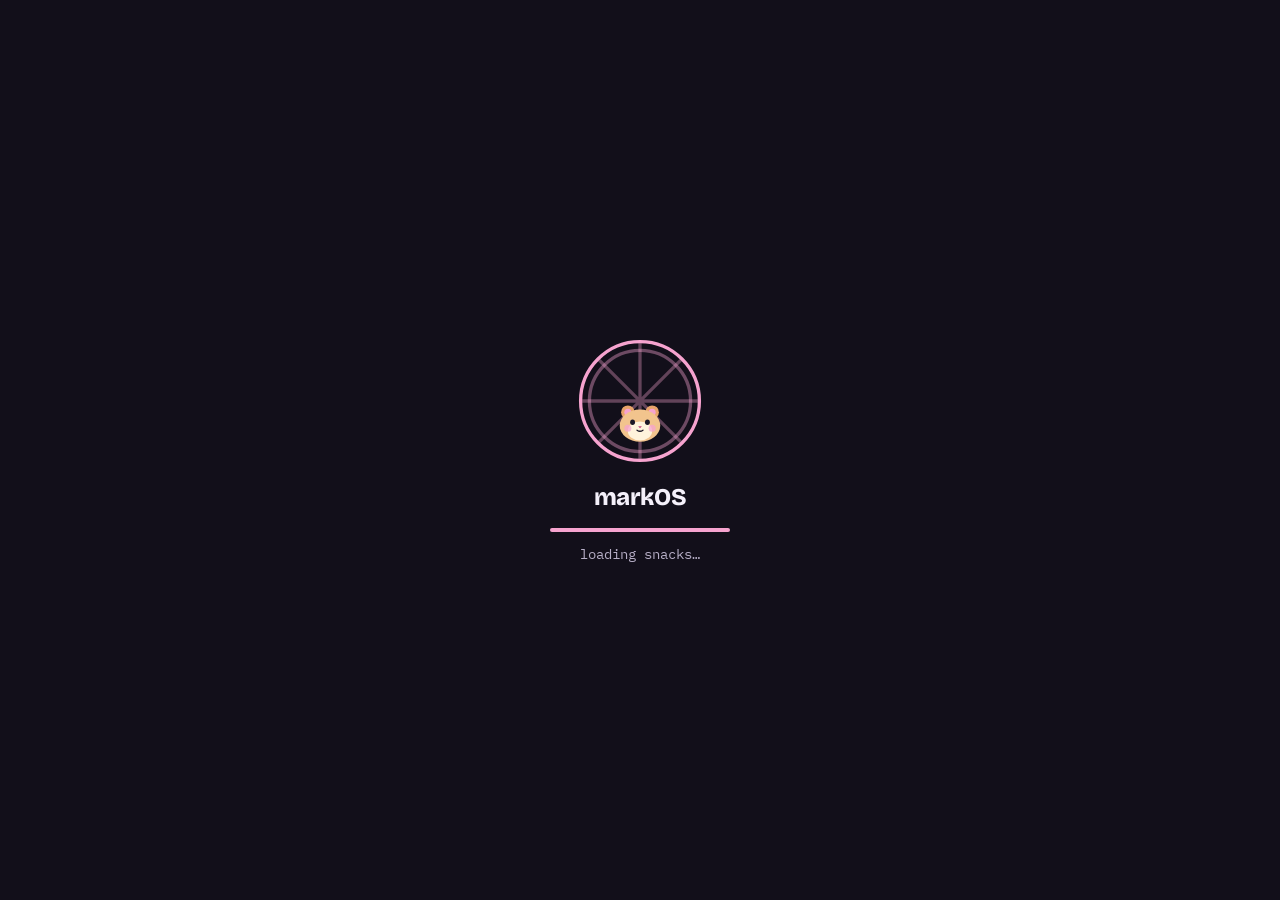
==== index.html @ 3db5bec2 "#33 Feat: add Eventify and Magtira Ka Naman to projects" ====
<!DOCTYPE html>
<html lang="en">
<head>
  <meta charset="UTF-8">
  <meta name="viewport" content="width=device-width, initial-scale=1.0">
  <title>Mark Panolin — markOS</title>
  <meta name="description" content="Mark Panolin, BS Information Technology student building playful web and app projects. Welcome to markOS.">
  <meta name="theme-color" content="#e8e4f6">

  <!-- Set the theme before first paint (mirrors resolveTheme in js/prefs.mjs). -->
  <script>
    (function (d) {
      var t;
      try { t = localStorage.getItem("markos-theme"); } catch (e) {}
      d.classList.add("js");
      d.dataset.theme = t === "dark" || t === "light" ? t : matchMedia("(prefers-color-scheme: dark)").matches ? "dark" : "light";
      try {
        if (sessionStorage.getItem("markos-booted") !== "1" && !matchMedia("(prefers-reduced-motion: reduce)").matches) d.classList.add("booting");
      } catch (e) {}
      // If js/markos.mjs fails to run, fall back to the plain readable page.
      document.addEventListener("DOMContentLoaded", function () {
        if (!d.classList.contains("wm")) d.classList.remove("js");
      });
    })(document.documentElement);
  </script>

  <link rel="preconnect" href="https://fonts.googleapis.com">
  <link rel="preconnect" href="https://fonts.gstatic.com" crossorigin>
  <link href="https://fonts.googleapis.com/css2?family=Bricolage+Grotesque:opsz,wght@12..96,400;12..96,600;12..96,800&family=IBM+Plex+Mono:wght@400;500&display=swap" rel="stylesheet">
  <link rel="stylesheet" href="css/markos.css">
</head>
<body>
  <svg class="sprite" aria-hidden="true">
    <symbol id="i-moon" viewBox="0 0 24 24"><path d="M20 14.5A8 8 0 1 1 9.5 4a6.5 6.5 0 0 0 10.5 10.5z"/></symbol>
    <symbol id="i-sun" viewBox="0 0 24 24"><circle cx="12" cy="12" r="4"/><path d="M12 2v2M12 20v2M4.9 4.9l1.4 1.4M17.7 17.7l1.4 1.4M2 12h2M20 12h2M4.9 19.1l1.4-1.4M17.7 6.3l1.4-1.4"/></symbol>
    <symbol id="i-sound-off" viewBox="0 0 24 24"><path d="M4 9h4l5-4v14l-5-4H4z"/><path d="M17 9.5l4 5M21 9.5l-4 5"/></symbol>
    <symbol id="i-sound-on" viewBox="0 0 24 24"><path d="M4 9h4l5-4v14l-5-4H4z"/><path d="M16.5 8.5a5 5 0 0 1 0 7M19 6a8.5 8.5 0 0 1 0 12"/></symbol>
    <symbol id="i-back" viewBox="0 0 24 24"><path d="M15 5l-7 7 7 7"/></symbol>
    <symbol id="i-star" viewBox="0 0 24 24"><path d="M12 3.5l2.6 5.3 5.9.9-4.3 4.1 1 5.8L12 16.9l-5.2 2.7 1-5.8-4.3-4.1 5.9-.9z"/></symbol>
    <symbol id="i-folder" viewBox="0 0 24 24"><path d="M3 7a2 2 0 0 1 2-2h4l2 2h8a2 2 0 0 1 2 2v8a2 2 0 0 1-2 2H5a2 2 0 0 1-2-2z"/></symbol>
    <symbol id="i-mail" viewBox="0 0 24 24"><rect x="3" y="5" width="18" height="14" rx="2"/><path d="M3 7l9 6 9-6"/></symbol>
    <symbol id="i-arrow" viewBox="0 0 24 24"><path d="M7 17L17 7M9 7h8v8"/></symbol>
    <symbol id="i-spotify" viewBox="0 0 24 24"><path class="fill" d="M12 0C5.4 0 0 5.4 0 12s5.4 12 12 12 12-5.4 12-12S18.66 0 12 0zm5.52 17.34c-.24.36-.66.48-1.02.24-2.82-1.74-6.36-2.1-10.56-1.14-.42.12-.78-.18-.9-.54-.12-.42.18-.78.54-.9 4.56-1.02 8.52-.6 11.64 1.32.42.18.48.66.3 1.02zm1.44-3.3c-.3.42-.84.6-1.26.3-3.24-1.98-8.16-2.58-11.94-1.38-.48.12-1.02-.12-1.14-.6-.12-.48.12-1.02.6-1.14C9.6 9.9 15 10.56 18.72 12.84c.36.18.54.78.24 1.2zm.12-3.36C15.24 8.4 8.82 8.16 5.16 9.3c-.6.18-1.2-.18-1.38-.72-.18-.6.18-1.2.72-1.38 4.26-1.26 11.28-1.02 15.72 1.62.54.3.72 1.02.42 1.56-.3.42-1.02.6-1.56.3z"/></symbol>
    <symbol id="i-home" viewBox="0 0 24 24"><path d="M4 11l8-7 8 7v8a1 1 0 0 1-1 1h-4v-5h-6v5H5a1 1 0 0 1-1-1z"/></symbol>
    <symbol id="i-doc" viewBox="0 0 24 24"><path d="M7 3h7l5 5v12a1 1 0 0 1-1 1H7a1 1 0 0 1-1-1V4a1 1 0 0 1 1-1z"/><path d="M14 3v5h5M9 13h6M9 17h4"/></symbol>
    <symbol id="i-idcard" viewBox="0 0 24 24"><rect x="3" y="5" width="18" height="14" rx="2.5"/><circle cx="9" cy="11" r="2.2"/><path d="M5.8 16.2a3.4 3.4 0 0 1 6.4 0M14.5 10h4M14.5 13.5h3"/></symbol>
    <symbol id="i-toolbox" viewBox="0 0 24 24"><path d="M3 10h18v8a2 2 0 0 1-2 2H5a2 2 0 0 1-2-2z"/><path d="M8 10V7.5A1.5 1.5 0 0 1 9.5 6h5A1.5 1.5 0 0 1 16 7.5V10M3 14h18M10 14v2h4v-2"/></symbol>
    <symbol id="i-cap" viewBox="0 0 24 24"><path d="M2 9l10-5 10 5-10 5z"/><path d="M6 11v5c0 1.5 2.7 3 6 3s6-1.5 6-3v-5M22 9v6"/></symbol>
    <symbol id="i-pin" viewBox="0 0 24 24"><path d="M12 21s-6.5-6-6.5-11a6.5 6.5 0 0 1 13 0c0 5-6.5 11-6.5 11z"/><circle cx="12" cy="10" r="2.4"/></symbol>
    <symbol id="i-code" viewBox="0 0 24 24"><path d="M8 8l-4 4 4 4M16 8l4 4-4 4M13.5 5l-3 14"/></symbol>
    <symbol id="i-box" viewBox="0 0 24 24"><rect x="4" y="4" width="16" height="16" rx="3.5"/></symbol>
    <symbol id="i-checked" viewBox="0 0 24 24"><rect x="4" y="4" width="16" height="16" rx="3.5"/><path d="M8 12.5l3 3 5.5-6.5"/></symbol>
  </svg>

  <div class="boot" aria-hidden="true">
    <svg class="boot__wheel" viewBox="0 0 120 120">
      <g class="boot__spokes" fill="none" stroke="currentColor" stroke-width="3">
        <circle cx="60" cy="60" r="54"/><circle cx="60" cy="60" r="46" stroke-opacity=".4"/>
        <path d="M60 6v108M6 60h108M22 22l76 76M98 22l-76 76" stroke-opacity=".35"/>
      </g>
    </svg>
    <div class="boot__runner"><svg class="hamster" viewBox="0 0 40 32" aria-hidden="true">
            <g class="hamster__ear hamster__ear--l"><circle cx="11" cy="9" r="5" fill="#e8a46a"/><circle cx="11" cy="9" r="2.6" fill="#f6a3cf"/></g>
            <g class="hamster__ear hamster__ear--r"><circle cx="29" cy="9" r="5" fill="#e8a46a"/><circle cx="29" cy="9" r="2.6" fill="#f6a3cf"/></g>
            <g class="hamster__body">
              <ellipse cx="20" cy="19" rx="15" ry="12" fill="#f2c48d"/>
              <ellipse cx="20" cy="23" rx="9" ry="7" fill="#fff3dc"/>
              <g class="hamster__eyes" fill="#1b1726"><ellipse cx="14.5" cy="16.5" rx="1.8" ry="2"/><ellipse cx="25.5" cy="16.5" rx="1.8" ry="2"/></g>
              <circle cx="11" cy="21" r="2.6" fill="#f6a3cf" opacity=".75"/><circle cx="29" cy="21" r="2.6" fill="#f6a3cf" opacity=".75"/>
              <path d="M18.6 19.4h2.8L20 21z" fill="#c2477f"/>
              <path class="hamster__mouth" d="M17.8 22.4q2.2 1.6 4.4 0" fill="none" stroke="#1b1726" stroke-width="1" stroke-linecap="round"/>
            </g>
          </svg></div>
    <p class="boot__name">markOS</p>
    <span class="boot__bar"><span></span></span>
    <p class="boot__line">booting&hellip;</p>
  </div>

  <header class="menubar">
    <details class="menubar__menu">
      <summary aria-label="markOS menu">
          <svg class="hamster" viewBox="0 0 40 32" aria-hidden="true">
            <g class="hamster__ear hamster__ear--l"><circle cx="11" cy="9" r="5" fill="#e8a46a"/><circle cx="11" cy="9" r="2.6" fill="#f6a3cf"/></g>
            <g class="hamster__ear hamster__ear--r"><circle cx="29" cy="9" r="5" fill="#e8a46a"/><circle cx="29" cy="9" r="2.6" fill="#f6a3cf"/></g>
            <g class="hamster__body">
              <ellipse cx="20" cy="19" rx="15" ry="12" fill="#f2c48d"/>
              <ellipse cx="20" cy="23" rx="9" ry="7" fill="#fff3dc"/>
              <g class="hamster__eyes" fill="#1b1726"><ellipse cx="14.5" cy="16.5" rx="1.8" ry="2"/><ellipse cx="25.5" cy="16.5" rx="1.8" ry="2"/></g>
              <circle cx="11" cy="21" r="2.6" fill="#f6a3cf" opacity=".75"/><circle cx="29" cy="21" r="2.6" fill="#f6a3cf" opacity=".75"/>
              <path d="M18.6 19.4h2.8L20 21z" fill="#c2477f"/>
              <path class="hamster__mouth" d="M17.8 22.4q2.2 1.6 4.4 0" fill="none" stroke="#1b1726" stroke-width="1" stroke-linecap="round"/>
            </g>
          </svg>
          <span class="hamster__bubble" aria-hidden="true"></span>
          <span class="sr-only" aria-live="polite" data-hamster-live></span>
        </summary>
      <ul>
        <li><a href="https://github.com/Bibimbap67" target="_blank" rel="noopener">GitHub</a></li>
        <li><a href="https://www.instagram.com/bibimbapkr/" target="_blank" rel="noopener">Instagram</a></li>
        <li><a href="mailto:jhaypanolin2@gmail.com">Email</a></li>
      </ul>
    </details>
    <div class="menubar__status">
      <time class="menubar__clock" data-clock aria-label="Time in Manila">Parañaque</time>
      <button class="menubar__toggle" type="button" data-theme-toggle aria-pressed="false">
        <svg class="icon" aria-hidden="true"><use href="#i-moon"/></svg><span>Dark</span>
      </button>
      <button class="menubar__toggle" type="button" data-sound-toggle aria-pressed="false">
        <svg class="icon" aria-hidden="true"><use href="#i-sound-off"/></svg><span>Sound</span>
      </button>
    </div>
  </header>

  <main class="desktop">

    <section class="win win--hello is-open" id="hello" aria-labelledby="hello-title">
      <div class="win__bar">
        <div class="win__lights">
          <button type="button" class="light light--close" data-close="hello" aria-label="Close hello.txt"></button>
          <button type="button" class="light light--min" data-minimize="hello" aria-label="Minimize hello.txt"></button>
          <button type="button" class="light light--max" data-maximize="hello" aria-label="Maximize hello.txt"></button>
        </div>
        <p class="win__title" id="hello-title">hello.txt</p>
      </div>
      <div class="win__body">
        <figure class="hello__photo">
          <img src="https://i.giphy.com/oQht1Hk7HJ8USa5jrK.webp" alt="Mark's animated profile picture" width="160" height="160">
          <figcaption>&ldquo;Didn&rsquo;t you learn that studying is important?&rdquo;</figcaption>
        </figure>
        <div class="hello__text">
          <h1 class="hello__name"><span class="hello__hi">Hi, I'm</span> Mark Panolin</h1>
          <p class="hello__role">Web Developer / IT Student</p>
          <p class="hello__line">I love making simple things complicated, and complicated things simple, lol.</p>
          <ul class="hello__facts">
            <li><svg class="icon" aria-hidden="true"><use href="#i-cap"/></svg>3rd Year BSIT Student</li>
            <li><svg class="icon" aria-hidden="true"><use href="#i-pin"/></svg>Parañaque City, Philippines</li>
            <li><svg class="icon" aria-hidden="true"><use href="#i-code"/></svg>Web &amp; App Development</li>
          </ul>
          <div class="hello__actions">
            <a class="btn btn--primary" href="#projects" data-open="projects">Open Projects <svg class="icon" aria-hidden="true"><use href="#i-star"/></svg></a>
            <a class="btn" href="#contact" data-open="contact">Contact</a>
          </div>
        </div>
      </div>
    </section>

    <section class="win win--music" id="music" aria-labelledby="music-title">
      <div class="win__bar">
        <div class="win__lights">
          <button type="button" class="light light--close" data-close="music" aria-label="Close Music"></button>
          <button type="button" class="light light--min" data-minimize="music" aria-label="Minimize Music"></button>
          <button type="button" class="light light--max" data-maximize="music" aria-label="Maximize Music"></button>
        </div>
        <h2 class="win__title" id="music-title">Music</h2>
        <a class="win__home" href="#" data-close="music" aria-label="Back to home screen"><svg class="icon" aria-hidden="true"><use href="#i-back"/></svg><span>Home</span></a>
      </div>
      <div class="win__body music">
        <input type="search" class="music__search" placeholder="Search songs" aria-label="Search songs" autocomplete="off">
        <ol class="music__list">
          <li><a href="https://open.spotify.com/track/1SaLI6o5GhfcaxPVAJoD3r" target="_blank" rel="noopener" data-track-id="1SaLI6o5GhfcaxPVAJoD3r"><span class="music__title">Hot Mess</span><span class="music__artist">aespa</span><span class="music__time">3:12</span></a></li>
          <li><a href="https://open.spotify.com/track/1o844wI52S3TjXGBwvGcc7" target="_blank" rel="noopener" data-track-id="1o844wI52S3TjXGBwvGcc7"><span class="music__title">Hold On Tight</span><span class="music__artist">aespa</span><span class="music__time">2:29</span></a></li>
          <li><a href="https://open.spotify.com/track/2wRXvIGUTRWod4yp1k3bGN" target="_blank" rel="noopener" data-track-id="2wRXvIGUTRWod4yp1k3bGN"><span class="music__title">Dark Arts</span><span class="music__artist">aespa</span><span class="music__time">3:01</span></a></li>
          <li><a href="https://open.spotify.com/track/1OLAjffdDJibTrUGAwApVk" target="_blank" rel="noopener" data-track-id="1OLAjffdDJibTrUGAwApVk"><span class="music__title">ICONIC HEART</span><span class="music__artist">Hearts2Hearts</span><span class="music__time">3:09</span></a></li>
          <li><a href="https://open.spotify.com/track/5EoV2HmAlkqN1XvsIjOBZZ" target="_blank" rel="noopener" data-track-id="5EoV2HmAlkqN1XvsIjOBZZ"><span class="music__title">STYLE</span><span class="music__artist">Hearts2Hearts</span><span class="music__time">3:29</span></a></li>
          <li><a href="https://open.spotify.com/track/3AoEQRuFf8zVXWqSLo2UOi" target="_blank" rel="noopener" data-track-id="3AoEQRuFf8zVXWqSLo2UOi"><span class="music__title">CRAZY</span><span class="music__artist">LE SSERAFIM</span><span class="music__time">2:44</span></a></li>
          <li><a href="https://open.spotify.com/track/2vdkN2NSQ5mxqNGg7sJUxs" target="_blank" rel="noopener" data-track-id="2vdkN2NSQ5mxqNGg7sJUxs"><span class="music__title">ICY</span><span class="music__artist">ITZY</span><span class="music__time">3:11</span></a></li>
          <li><a href="https://open.spotify.com/track/6VedlO2MtaEjAITax6vQyg" target="_blank" rel="noopener" data-track-id="6VedlO2MtaEjAITax6vQyg"><span class="music__title">Toki Yo Tomare</span><span class="music__artist">ILLIT</span><span class="music__time">3:08</span></a></li>
          <li><a href="https://open.spotify.com/track/74muMkVdMYoR65lhmdzy13" target="_blank" rel="noopener" data-track-id="74muMkVdMYoR65lhmdzy13"><span class="music__title">Day 1</span><span class="music__artist">Red Velvet</span><span class="music__time">3:26</span></a></li>
          <li><a href="https://open.spotify.com/track/0CnpSTdL9l5vQM4YnzXtyo" target="_blank" rel="noopener" data-track-id="0CnpSTdL9l5vQM4YnzXtyo"><span class="music__title">Panorama</span><span class="music__artist">IZ*ONE</span><span class="music__time">3:42</span></a></li>
          <li><a href="https://open.spotify.com/track/0eFMbKCRw8KByXyWBw8WO7" target="_blank" rel="noopener" data-track-id="0eFMbKCRw8KByXyWBw8WO7"><span class="music__title">Still With You</span><span class="music__artist">Jung Kook</span><span class="music__time">3:59</span></a></li>
          <li><a href="https://open.spotify.com/track/37HhnXqIRFSSJXWsysl6B7" target="_blank" rel="noopener" data-track-id="37HhnXqIRFSSJXWsysl6B7"><span class="music__title">Ride</span><span class="music__artist">HYBS</span><span class="music__time">3:01</span></a></li>
          <li><a href="https://open.spotify.com/track/5mtTAScDytxMMqZj14NmlN" target="_blank" rel="noopener" data-track-id="5mtTAScDytxMMqZj14NmlN"><span class="music__title">love.</span><span class="music__artist">wave to earth</span><span class="music__time">5:07</span></a></li>
          <li><a href="https://open.spotify.com/track/41P6Tnd8KIHqON0QIydx6a" target="_blank" rel="noopener" data-track-id="41P6Tnd8KIHqON0QIydx6a"><span class="music__title">the perfect pair</span><span class="music__artist">beabadoobee</span><span class="music__time">2:57</span></a></li>
          <li><a href="https://open.spotify.com/track/4pryE6cN2gFL1FVF5fYINl" target="_blank" rel="noopener" data-track-id="4pryE6cN2gFL1FVF5fYINl"><span class="music__title">Leave The Door Open</span><span class="music__artist">Bruno Mars, Anderson .Paak, Silk Sonic</span><span class="music__time">4:02</span></a></li>
          <li><a href="https://open.spotify.com/track/63HwAAXuSV2tzIUPoHOwZa" target="_blank" rel="noopener" data-track-id="63HwAAXuSV2tzIUPoHOwZa"><span class="music__title">Atmosphere</span><span class="music__artist">FISHER, Kita Alexander</span><span class="music__time">3:02</span></a></li>
          <li><a href="https://open.spotify.com/track/5mnpMkzp3Z2RCCbwIEZCbv" target="_blank" rel="noopener" data-track-id="5mnpMkzp3Z2RCCbwIEZCbv"><span class="music__title">Phonky Town</span><span class="music__artist">PlayaPhonk</span><span class="music__time">2:21</span></a></li>
        </ol>
        <p class="music__empty" hidden></p>
        <div class="music__player" data-player></div>
        <a class="music__open" href="https://open.spotify.com/playlist/3QAwwmlzsDZjdNQOx1ldQH" target="_blank" rel="noopener"><svg class="icon" aria-hidden="true"><use href="#i-spotify"/></svg>Listen on Spotify</a>
      </div>
    </section>

    <aside class="note" aria-label="Sticky note">
      <p>todo:</p>
      <ul>
        <li><svg class="icon" aria-hidden="true"><use href="#i-checked"/></svg> learn React<span class="sr-only"> (done)</span></li>
        <li><svg class="icon" aria-hidden="true"><use href="#i-box"/></svg> connect the db<span class="sr-only"> (not yet)</span></li>
        <li><svg class="icon" aria-hidden="true"><use href="#i-box"/></svg> sleep<span class="sr-only"> (not yet)</span></li>
      </ul>
    </aside>

    <nav class="icons" aria-label="Desktop icons">
      <a href="#music" data-open="music" class="ico ico--music"><svg class="icon" aria-hidden="true"><use href="#i-spotify"/></svg><span>Music</span></a>
      <a href="#projects" data-open="projects" class="ico ico--projects"><svg class="icon" aria-hidden="true"><use href="#i-folder"/></svg><span>Projects</span></a>
      <a href="#about" data-open="about" class="ico ico--about"><svg class="icon" aria-hidden="true"><use href="#i-idcard"/></svg><span>About</span></a>
      <a href="#skills" data-open="skills" class="ico ico--skills"><svg class="icon" aria-hidden="true"><use href="#i-toolbox"/></svg><span>Skills</span></a>
      <a href="#contact" data-open="contact" class="ico ico--contact"><svg class="icon" aria-hidden="true"><use href="#i-mail"/></svg><span>Contact</span></a>
    </nav>

    <nav class="apps" aria-label="Apps">
      <a href="#music" data-open="music" class="app app--music"><span class="app__tile"><svg class="icon" aria-hidden="true"><use href="#i-spotify"/></svg><span class="app__playing" aria-hidden="true"><i></i><i></i><i></i></span></span><span>Music</span></a>
      <a href="#about" data-open="about" class="app app--about"><span class="app__tile"><svg class="icon" aria-hidden="true"><use href="#i-idcard"/></svg></span><span>About</span></a>
      <a href="#skills" data-open="skills" class="app app--skills"><span class="app__tile"><svg class="icon" aria-hidden="true"><use href="#i-toolbox"/></svg></span><span>Skills</span></a>
      <a href="#projects" data-open="projects" class="app app--projects"><span class="app__tile"><svg class="icon" aria-hidden="true"><use href="#i-folder"/></svg></span><span>Projects <svg class="icon app__star" aria-label="featured" role="img"><use href="#i-star"/></svg></span></a>
      <a href="#contact" data-open="contact" class="app app--contact"><span class="app__tile"><svg class="icon" aria-hidden="true"><use href="#i-mail"/></svg></span><span>Contact</span></a>
    </nav>

    <section class="win win--about" id="about" aria-labelledby="about-title">
      <div class="win__bar">
        <div class="win__lights">
          <button type="button" class="light light--close" data-close="about" aria-label="Close About Me"></button>
          <button type="button" class="light light--min" data-minimize="about" aria-label="Minimize About Me"></button>
          <button type="button" class="light light--max" data-maximize="about" aria-label="Maximize About Me"></button>
        </div>
        <h2 class="win__title" id="about-title">About Me</h2>
        <a class="win__home" href="#" data-close="about" aria-label="Back to home screen"><svg class="icon" aria-hidden="true"><use href="#i-back"/></svg><span>Home</span></a>
      </div>
      <div class="win__body about">
        <img class="about__photo" src="https://i.giphy.com/MZ7yrimhG3DThJqHjl.webp" alt="Animated GIF Mark uses as his profile picture" width="220" height="220" loading="lazy">
        <div class="about__text">
          <p>
            I'm an <mark>IT student</mark> who likes turning everyday <mark>ideas into useful apps.</mark>
            I enjoy building things that are not only functional, but also fun and interactive to use.
          </p>
          <p>
            I'm also really into <mark>web design</mark>, so I like playing around with <mark>layouts</mark>,
            <mark>animations</mark>, and little details that make a website feel more alive. Outside of coding, I'm usually
            <mark>listening to K-pop</mark>, and you might notice that influence sneaking into some of my projects.
          </p>
          <dl class="about__rows">
            <div><dt>Education</dt><dd>BS in Information Technology, National University &mdash; MOA Campus</dd></div>
            <div><dt>Programming Interests</dt><dd>Full-stack web development, Automation, Android development</dd></div>
            <div><dt>Interests</dt><dd>UI/UX design, Mobile app development, Graphic design</dd></div>
            <div><dt>Hobbies</dt><dd>Building side projects, gaming, learning web animation, collecting K-pop merch</dd></div>
          </dl>
        </div>
      </div>
    </section>

    <section class="win win--skills" id="skills" aria-labelledby="skills-title">
      <div class="win__bar">
        <div class="win__lights">
          <button type="button" class="light light--close" data-close="skills" aria-label="Close System Info"></button>
          <button type="button" class="light light--min" data-minimize="skills" aria-label="Minimize System Info"></button>
          <button type="button" class="light light--max" data-maximize="skills" aria-label="Maximize System Info"></button>
        </div>
        <h2 class="win__title" id="skills-title">System Info</h2>
        <a class="win__home" href="#" data-close="skills" aria-label="Back to home screen"><svg class="icon" aria-hidden="true"><use href="#i-back"/></svg><span>Home</span></a>
      </div>
      <div class="win__body sysinfo">
        <p class="sysinfo__lead">What I work with</p>
        <dl>
          <div class="sysinfo__row">
            <dt>Languages</dt>
            <dd><ul class="logos">
              <li><img src="https://cdn.jsdelivr.net/gh/devicons/devicon@latest/icons/javascript/javascript-original.svg" alt="" width="32" height="32" loading="lazy">JavaScript</li>
              <li><img src="https://cdn.jsdelivr.net/gh/devicons/devicon@latest/icons/java/java-original.svg" alt="" width="32" height="32" loading="lazy">Java</li>
              <li><img src="https://cdn.jsdelivr.net/gh/devicons/devicon@latest/icons/python/python-original.svg" alt="" width="32" height="32" loading="lazy">Python</li>
              <li><img src="https://cdn.jsdelivr.net/gh/devicons/devicon@latest/icons/cplusplus/cplusplus-original.svg" alt="" width="32" height="32" loading="lazy">C++</li>
              <li><img src="https://cdn.jsdelivr.net/gh/devicons/devicon@latest/icons/lua/lua-original.svg" alt="" width="32" height="32" loading="lazy">Lua</li>
              <li><img src="https://cdn.jsdelivr.net/gh/devicons/devicon@latest/icons/mysql/mysql-original.svg" alt="" width="32" height="32" loading="lazy">SQL</li>
              <li><img src="https://cdn.jsdelivr.net/gh/devicons/devicon@latest/icons/kotlin/kotlin-original.svg" alt="" width="32" height="32" loading="lazy">Kotlin</li>
            </ul></dd>
          </div>
          <div class="sysinfo__row">
            <dt>Web</dt>
            <dd><ul class="logos">
              <li><img src="https://cdn.jsdelivr.net/gh/devicons/devicon@latest/icons/html5/html5-original.svg" alt="" width="32" height="32" loading="lazy">HTML5</li>
              <li><img src="https://cdn.jsdelivr.net/gh/devicons/devicon@latest/icons/css3/css3-original.svg" alt="" width="32" height="32" loading="lazy">CSS3</li>
              <li><img src="https://cdn.jsdelivr.net/gh/devicons/devicon@latest/icons/javascript/javascript-original.svg" alt="" width="32" height="32" loading="lazy">JavaScript</li>
              <li><img src="https://cdn.jsdelivr.net/gh/devicons/devicon@latest/icons/react/react-original.svg" alt="" width="32" height="32" loading="lazy">React</li>
            </ul></dd>
          </div>
          <div class="sysinfo__row">
            <dt>Database</dt>
            <dd><ul class="logos">
              <li><img src="https://cdn.jsdelivr.net/gh/devicons/devicon@latest/icons/mysql/mysql-original.svg" alt="" width="32" height="32" loading="lazy">MySQL</li>
              <li><img src="https://cdn.jsdelivr.net/gh/devicons/devicon@latest/icons/firebase/firebase-plain.svg" alt="" width="32" height="32" loading="lazy">Firebase</li>
              <li><img src="https://cdn.jsdelivr.net/gh/devicons/devicon@latest/icons/microsoftsqlserver/microsoftsqlserver-plain.svg" alt="" width="32" height="32" loading="lazy">MS SQL Server</li>
              <li><img src="https://cdn.jsdelivr.net/gh/devicons/devicon@latest/icons/mongodb/mongodb-original.svg" alt="" width="32" height="32" loading="lazy">MongoDB</li>
            </ul></dd>
          </div>
          <div class="sysinfo__row">
            <dt>Tools</dt>
            <dd><ul class="logos">
              <li><img src="https://cdn.jsdelivr.net/gh/devicons/devicon@latest/icons/git/git-original.svg" alt="" width="32" height="32" loading="lazy">Git</li>
              <li><img src="https://cdn.jsdelivr.net/gh/devicons/devicon@latest/icons/github/github-original.svg" alt="" width="32" height="32" loading="lazy">GitHub</li>
              <li><img src="https://cdn.jsdelivr.net/gh/devicons/devicon@latest/icons/spring/spring-original.svg" alt="" width="32" height="32" loading="lazy">Spring</li>
              <li><img src="https://cdn.jsdelivr.net/gh/devicons/devicon@latest/icons/vscode/vscode-original.svg" alt="" width="32" height="32" loading="lazy">VS Code</li>
              <li><img src="https://cdn.jsdelivr.net/gh/devicons/devicon@latest/icons/vercel/vercel-original.svg" alt="" width="32" height="32" loading="lazy">Vercel</li>
              <li><img src="https://cdn.jsdelivr.net/gh/devicons/devicon@latest/icons/netlify/netlify-original.svg" alt="" width="32" height="32" loading="lazy">Netlify</li>
              <li><img src="https://cdn.jsdelivr.net/gh/devicons/devicon@latest/icons/androidstudio/androidstudio-original.svg" alt="" width="32" height="32" loading="lazy">Android Studio</li>
              <li><img src="https://cdn.jsdelivr.net/gh/devicons/devicon@latest/icons/flutter/flutter-original.svg" alt="" width="32" height="32" loading="lazy">Flutter</li>
            </ul></dd>
          </div>
        </dl>
      </div>
    </section>

    <section class="win win--projects" id="projects" aria-labelledby="projects-title">
      <div class="win__bar">
        <div class="win__lights">
          <button type="button" class="light light--close" data-close="projects" aria-label="Close Projects"></button>
          <button type="button" class="light light--min" data-minimize="projects" aria-label="Minimize Projects"></button>
          <button type="button" class="light light--max" data-maximize="projects" aria-label="Maximize Projects"></button>
        </div>
        <h2 class="win__title" id="projects-title">Projects</h2>
        <a class="win__home" href="#" data-close="projects" aria-label="Back to home screen"><svg class="icon" aria-hidden="true"><use href="#i-back"/></svg><span>Home</span></a>
      </div>
      <div class="win__body">
        <ul class="files">
          <li><a class="file" href="https://github.com/Bibimbap67/MStrackerWeb.git" target="_blank" rel="noopener">
            <img src="img/projects/notflix.png" alt="" width="320" height="200" loading="lazy">
            <h3>NotFlix</h3>
            <p>A Netflix knockoff where you can stream movies and shows for free using resources from around the internet. Basically, Netflix&hellip; but made by me.</p>
            <span class="file__stack">HTML / CSS / JavaScript</span>
            <span class="file__open">Open <svg class="icon" aria-hidden="true"><use href="#i-arrow"/></svg></span>
          </a></li>
          <li><a class="file" href="https://howfastcanyouclick.vercel.app" target="_blank" rel="noopener">
            <img src="img/projects/how-fast-can-you-click.png" alt="" width="320" height="200" loading="lazy">
            <h3>How fast can you click</h3>
            <p>10 seconds. Click as fast as you can. Try to beat the leaderboard. The database isn't connected yet, but we're getting there.</p>
            <span class="file__stack">HTML / CSS / JavaScript</span>
            <span class="file__open">Open <svg class="icon" aria-hidden="true"><use href="#i-arrow"/></svg></span>
          </a></li>
          <li><a class="file" href="https://capitallyxyz.vercel.app/" target="_blank" rel="noopener">
            <img src="img/projects/capitally.png" alt="" width="320" height="200" loading="lazy">
            <h3>Capitally</h3>
            <p>A budgeting app idea made for students who want to stop wondering where all their money went.</p>
            <span class="file__stack">HTML / CSS / JavaScript</span>
            <span class="file__open">Open <svg class="icon" aria-hidden="true"><use href="#i-arrow"/></svg></span>
          </a></li>
          <li><a class="file" href="https://ilovenorthkorean.vercel.app" target="_blank" rel="noopener">
            <img src="img/projects/aespa-fandom-site.png" alt="" width="320" height="200" loading="lazy">
            <h3>Aespa fandom site</h3>
            <p>A fan-made aespa site to meet the members, explore their music, and leave a message for other MYs.</p>
            <span class="file__stack">HTML / CSS / JavaScript</span>
            <span class="file__open">Open <svg class="icon" aria-hidden="true"><use href="#i-arrow"/></svg></span>
          </a></li>
          <li><a class="file" href="https://whosyourbias.vercel.app" target="_blank" rel="noopener">
            <img src="img/projects/whos-your-bias.png" alt="" width="320" height="200" loading="lazy">
            <h3>Who's your bias?</h3>
            <p>It was supposed to be an anime project, but I turned it into my personal K-pop bias list instead. A school activity made to practice object arrays with React and Ant Design, featuring my favorite groups and my bias in each one.</p>
            <span class="file__stack">React / Ant Design</span>
            <span class="file__open">Open <svg class="icon" aria-hidden="true"><use href="#i-arrow"/></svg></span>
          </a></li>
          <li><a class="file" href="https://aespo.vercel.app" target="_blank" rel="noopener">
            <img src="img/projects/social-profile.png" alt="" width="320" height="200" loading="lazy">
            <h3>Social Profile</h3>
            <p>A mini social profile card with a photo, tech stack, and links to my socials. Just a small side project I made to mess around with Ant Design's Cards, Tags, Icons, and other components.</p>
            <span class="file__stack">React / Ant Design</span>
            <span class="file__open">Open <svg class="icon" aria-hidden="true"><use href="#i-arrow"/></svg></span>
          </a></li>

          <li><a class="file" href="https://eventifys.vercel.app/" target="_blank" rel="noopener">
            <img src="img/projects/eventify-cover.png" alt="" width="320" height="200" loading="lazy">
            <h3>Eventify</h3>
            <p>An event management system for schools and universities: create events, handle sign-ups, and keep everyone posted in one place.</p>
            <span class="file__stack">MongoDB / Express.js / React / Node.js</span>
            <span class="file__open">Open <svg class="icon" aria-hidden="true"><use href="#i-arrow"/></svg></span>
          </a></li>

          <li><a class="file" href="https://github.com/Bibimbap67/magtira-ka-naman" target="_blank" rel="noopener">
            <img src="img/projects/magtira-cover.png" alt="" width="320" height="200" loading="lazy">
            <h3>Magtira Ka Naman</h3>
            <p>A browser extension that turns your ChatGPT, Claude and Gemini chats into water, because every prompt supposedly drinks a data center. Watch a glass fill up all the way to Atlantis, share your water bill, and see who's the thirstiest on the leaderboard.</p>
            <span class="file__stack">JavaScript / Chrome Extension / Cloudflare Workers</span>
            <span class="file__open">Open <svg class="icon" aria-hidden="true"><use href="#i-arrow"/></svg></span>
          </a></li>


          <li><article class="file file--soon">
            <img src="https://media.tenor.com/8VuZc8I8f7EAAAAi/oiia-cat.gif" alt="Animated GIF of a cat spinning in circles" width="320" height="200" loading="lazy">
            <h3>Soon just give me a break</h3>
            <p>I have more side projects i just dont have a energy to publish it because im too lazy rn.</p>
            <span class="file__stack">prolly sleeping or idk</span>
            <span class="file__open">Coming soon</span>
          </article></li>
        </ul>
      </div>
    </section>

    <section class="win win--contact" id="contact" aria-labelledby="contact-title">
      <div class="win__bar">
        <div class="win__lights">
          <button type="button" class="light light--close" data-close="contact" aria-label="Close Contact"></button>
          <button type="button" class="light light--min" data-minimize="contact" aria-label="Minimize Contact"></button>
          <button type="button" class="light light--max" data-maximize="contact" aria-label="Maximize Contact"></button>
        </div>
        <h2 class="win__title" id="contact-title">Contact</h2>
        <a class="win__home" href="#" data-close="contact" aria-label="Back to home screen"><svg class="icon" aria-hidden="true"><use href="#i-back"/></svg><span>Home</span></a>
      </div>
      <div class="win__body contact">
        <div>
          <p class="contact__heading">Let's work together</p>
          <p class="contact__lead">Have a project, idea, or opportunity? I'd like to hear about it.</p>
          <ul class="contact__links">
            <li><a href="mailto:jhaypanolin2@gmail.com"><svg class="icon" aria-hidden="true"><use href="#i-mail"/></svg>jhaypanolin2@gmail.com</a></li>
            <li><a href="https://github.com/Bibimbap67" target="_blank" rel="noopener"><svg class="icon" aria-hidden="true"><use href="#i-arrow"/></svg>GitHub</a></li>
            <li><a href="https://www.instagram.com/bibimbapkr/" target="_blank" rel="noopener"><svg class="icon" aria-hidden="true"><use href="#i-arrow"/></svg>Instagram</a></li>
          </ul>
        </div>
        <img class="contact__gif" src="https://media.tenor.com/CI7msUZXbooAAAAi/computer-pressing.gif" alt="Animated GIF of someone typing quickly on a computer" width="200" height="200" loading="lazy">
      </div>
    </section>

  </main>

  <nav class="taskbar" aria-label="Taskbar">
    <button type="button" class="taskbar__btn" data-task="hello" title="hello.txt" aria-label="hello.txt"><svg class="icon" aria-hidden="true"><use href="#i-home"/></svg><span class="taskbar__dot" aria-hidden="true"></span></button>
    <button type="button" class="taskbar__btn" data-task="music" title="Music" aria-label="Music"><svg class="icon" aria-hidden="true"><use href="#i-spotify"/></svg><span class="taskbar__playing" aria-hidden="true"><i></i><i></i><i></i></span><span class="taskbar__dot" aria-hidden="true"></span></button>
    <button type="button" class="taskbar__btn" data-task="projects" title="Projects" aria-label="Projects"><svg class="icon" aria-hidden="true"><use href="#i-folder"/></svg><span class="taskbar__dot" aria-hidden="true"></span></button>
    <button type="button" class="taskbar__btn" data-task="about" title="About" aria-label="About"><svg class="icon" aria-hidden="true"><use href="#i-idcard"/></svg><span class="taskbar__dot" aria-hidden="true"></span></button>
    <button type="button" class="taskbar__btn" data-task="skills" title="Skills" aria-label="Skills"><svg class="icon" aria-hidden="true"><use href="#i-toolbox"/></svg><span class="taskbar__dot" aria-hidden="true"></span></button>
    <button type="button" class="taskbar__btn" data-task="contact" title="Contact" aria-label="Contact"><svg class="icon" aria-hidden="true"><use href="#i-mail"/></svg><span class="taskbar__dot" aria-hidden="true"></span></button>
  </nav>

  <script type="module" src="js/markos.mjs"></script>
  <script>
    window.va = window.va || function () { (window.vaq = window.vaq || []).push(arguments); };
  </script>
  <script defer src="/_vercel/insights/script.js"></script>
</body>
</html>
---- css/markos.css ----
/* markOS: a small personal desktop. Base styles read as a plain stacked page;
   the desktop arrangement only applies once JS has loaded (html.js). */

:root {
  --wall-1: #c3cdff;
  --wall-2: #f4bfe0;
  --wall-3: #fff0a8;
  --win: #ffffff;
  --win-bar: #f5f3fb;
  --tint: #efeaf8;
  --text: #1b1726;
  --text-muted: #5a536a;
  --edge: rgb(27 23 38 / 0.14);
  --accent: #ad2d6c;
  --on-accent: #ffffff;
  --mark: #fff0a8;
  --note: #fff0a8;
  --note-ink: #2a2414;
  --folder: #8a9cf0;
  --folder-edge: #4a5bb8;
  --shadow: 0 2px 6px rgb(40 24 70 / 0.08), 0 22px 44px -20px rgb(40 24 70 / 0.38);
  --shadow-focus: 0 2px 8px rgb(40 24 70 / 0.1), 0 30px 60px -22px rgb(40 24 70 / 0.5);

  --font-ui: "Bricolage Grotesque", system-ui, -apple-system, "Segoe UI", sans-serif;
  --font-mono: "IBM Plex Mono", ui-monospace, "Cascadia Mono", monospace;
  --bar-h: 36px;
  --task-h: 52px;
  --radius: 12px;
  --dur: 180ms;
  --ease-out: cubic-bezier(0.16, 1, 0.3, 1);

  color-scheme: light;
}

[data-theme="dark"] {
  --wall-1: #23285a;
  --wall-2: #4a2150;
  --wall-3: #3b2257;
  --win: #17141f;
  --win-bar: #201c2b;
  --tint: #2a2438;
  --text: #f4f0fa;
  --text-muted: #b6aec6;
  --edge: rgb(255 255 255 / 0.12);
  --accent: #f6a3cf;
  --on-accent: #1b1726;
  --mark: rgb(246 163 207 / 0.3);
  --note: #f1df8a;
  --folder: #93a3f2;
  --folder-edge: #c9d1ff;
  --shadow: 0 2px 6px rgb(0 0 0 / 0.3), 0 22px 44px -20px rgb(0 0 0 / 0.7);
  --shadow-focus: 0 2px 8px rgb(0 0 0 / 0.35), 0 30px 60px -22px rgb(0 0 0 / 0.85);

  color-scheme: dark;
}

/* ---------- base ---------- */

*, *::before, *::after { box-sizing: border-box; }
* { margin: 0; padding: 0; }

body {
  min-height: 100dvh;
  font-family: var(--font-ui);
  font-size: 1rem;
  line-height: 1.55;
  color: var(--text);
  background: linear-gradient(135deg, var(--wall-1), var(--wall-2) 55%, var(--wall-3)) fixed;
  -webkit-font-smoothing: antialiased;
  caret-color: var(--accent);
  scrollbar-color: color-mix(in srgb, var(--text) 30%, transparent) transparent;
  transition: background-color var(--dur);
}

/* Film grain so the wallpaper reads as printed material, not a flat CSS gradient. */
body::before {
  content: "";
  position: fixed;
  inset: 0;
  z-index: -1;
  pointer-events: none;
  opacity: 0.55;
  mix-blend-mode: overlay;
  background-image: url("data:image/svg+xml,%3Csvg xmlns='http://www.w3.org/2000/svg' width='160' height='160'%3E%3Cfilter id='n'%3E%3CfeTurbulence type='fractalNoise' baseFrequency='.9' numOctaves='2' stitchTiles='stitch'/%3E%3C/filter%3E%3Crect width='100%25' height='100%25' filter='url(%23n)'/%3E%3C/svg%3E");
}

::selection { background: var(--accent); color: var(--on-accent); }

img { display: block; max-width: 100%; height: auto; }
ul, ol { list-style: none; }
a { color: inherit; text-decoration-color: color-mix(in srgb, currentColor 40%, transparent); text-underline-offset: 3px; }
button { font: inherit; color: inherit; background: none; border: 0; cursor: pointer; }

:focus-visible { outline: 2px solid var(--accent); outline-offset: 2px; border-radius: 6px; }

.sprite { display: none; }
.sr-only { position: absolute; width: 1px; height: 1px; overflow: hidden; clip-path: inset(50%); white-space: nowrap; }

.icon {
  width: 1.1em;
  height: 1.1em;
  flex: none;
  fill: none;
  stroke: currentColor;
  stroke-width: 1.8;
  stroke-linecap: round;
  stroke-linejoin: round;
  vertical-align: -0.15em;
}

/* ---------- menubar ---------- */

.menubar {
  display: flex;
  align-items: center;
  justify-content: space-between;
  gap: 16px;
  height: var(--bar-h);
  padding: 0 12px;
  font-size: 0.9rem;
  background: color-mix(in srgb, var(--win) 72%, transparent);
  backdrop-filter: blur(14px) saturate(1.4);
  border-bottom: 1px solid var(--edge);
  position: relative;
  z-index: 1000;
}

.menubar__menu { position: relative; }
.menubar__menu summary {
  position: relative;
  display: inline-flex;
  align-items: center;
  list-style: none;
  padding: 2px 8px;
  border-radius: 8px;
}
.menubar__menu summary::-webkit-details-marker { display: none; }
.menubar__menu summary:hover,
.menubar__menu[open] summary { background: var(--tint); }
.menubar__menu ul {
  position: absolute;
  top: calc(100% + 6px);
  left: 0;
  min-width: 180px;
  padding: 6px;
  background: var(--win);
  border: 1px solid var(--edge);
  border-radius: 10px;
  box-shadow: var(--shadow);
}
.menubar__menu a {
  display: block;
  padding: 7px 10px;
  border-radius: 6px;
  text-decoration: none;
}
.menubar__menu a:hover { background: var(--tint); }

.menubar__status { display: flex; align-items: center; gap: 6px; }
.menubar__clock { font-family: var(--font-mono); font-size: 0.82rem; padding: 0 8px; white-space: nowrap; }
.menubar__toggle {
  display: inline-flex;
  align-items: center;
  gap: 6px;
  min-height: 28px;
  padding: 2px 10px;
  border-radius: 8px;
  font-size: 0.85rem;
}
.menubar__toggle:hover { background: var(--tint); }
.menubar__toggle[aria-pressed="true"] { color: var(--accent); }
html:not(.js) .menubar__toggle { display: none; }

/* ---------- windows (shared) ---------- */

.desktop {
  max-width: 980px;
  margin: 0 auto;
  padding: 32px 16px 64px;
  display: grid;
  gap: 28px;
}

.win {
  background: var(--win);
  border: 1px solid var(--edge);
  border-radius: var(--radius);
  box-shadow: var(--shadow);
  overflow: hidden;
  scroll-margin-top: calc(var(--bar-h) + 16px);
}
.win:focus { outline: none; } /* the focused window is shown by .is-focused (shadow + title), not a ring */

.win__bar {
  display: flex;
  align-items: center;
  gap: 10px;
  min-height: 40px;
  padding: 6px 8px 6px 16px;
  background: var(--win-bar);
  border-bottom: 1px solid var(--edge);
}

.win__title {
  flex: 1;
  font-family: var(--font-mono);
  font-size: 0.85rem;
  font-weight: 500;
  color: var(--text-muted);
}

.win__lights { display: none; gap: 8px; padding-right: 4px; }
.light {
  position: relative;
  width: 12px;
  height: 12px;
  border-radius: 50%;
  box-shadow: inset 0 0 0 0.5px rgb(0 0 0 / 0.18);
}
.light::before { content: ""; position: absolute; inset: -6px; } /* 24px hit area */
.light::after {
  position: absolute;
  inset: 0;
  display: grid;
  place-items: center;
  font: 700 9px/1 var(--font-ui);
  color: rgb(0 0 0 / 0.55);
  opacity: 0;
}
.light--close { background: #ff5f57; }
.light--min { background: #febc2e; }
.light--max { background: #28c840; }
.light--close::after { content: "\00d7"; }
.light--min::after { content: "\2212"; }
.light--max::after { content: "+"; }
.win__bar:hover .light::after, .light:focus-visible::after { opacity: 1; }
.win__home { display: none; }

.win__body { padding: 24px; }

.btn {
  display: inline-flex;
  align-items: center;
  gap: 8px;
  min-height: 44px;
  padding: 10px 18px;
  border-radius: 10px;
  border: 1px solid var(--edge);
  font-weight: 600;
  text-decoration: none;
  white-space: nowrap;
  transition: background-color var(--dur), transform var(--dur) var(--ease-out);
}
.btn:hover { background: var(--tint); }
.btn:active { transform: translateY(1px); }
.btn--primary { background: var(--accent); border-color: transparent; color: var(--on-accent); }
.btn--primary:hover { background: color-mix(in srgb, var(--accent) 86%, var(--text)); }
.btn--primary .icon { fill: currentColor; stroke: none; }

/* ---------- hello.txt ---------- */

.win--hello .win__body {
  display: grid;
  grid-template-columns: 148px 1fr;
  gap: 24px;
  align-items: start;
}
.hello__photo img { width: 148px; aspect-ratio: 1; object-fit: cover; border-radius: 10px; }
.hello__photo figcaption { margin-top: 8px; font-size: 0.82rem; line-height: 1.35; color: var(--text-muted); }
.hello__name {
  font-size: clamp(2.4rem, 4.4vw, 3.7rem);
  font-weight: 800;
  line-height: 0.95;
  letter-spacing: -0.035em;
  text-wrap: balance;
}
.hello__hi {
  display: block;
  margin-bottom: 0.12em;
  font-size: clamp(1rem, 1.8vw, 1.5rem);
  font-weight: 400;
  letter-spacing: -0.01em;
  color: var(--text-muted);
}
.hello__role { margin-top: 8px; font-weight: 600; color: var(--accent); }
.hello__line { margin-top: 14px; font-size: 1.12rem; max-width: 36ch; text-wrap: pretty; }
.hello__facts {
  display: flex;
  flex-wrap: wrap;
  gap: 6px 18px;
  margin-top: 16px;
  font-size: 0.9rem;
  color: var(--text-muted);
}
.hello__facts li { display: inline-flex; align-items: center; gap: 7px; }
.hello__facts .icon { color: var(--text-muted); width: 1.15em; height: 1.15em; }
.hello__actions { display: flex; flex-wrap: wrap; gap: 10px; margin-top: 22px; }

/* ---------- Music (Spotify) ---------- */

.music { display: flex; flex-direction: column; gap: 12px; min-height: 0; }
.music__search {
  width: 100%;
  min-height: 44px;
  padding: 10px 14px;
  border: 1px solid var(--edge);
  border-radius: 10px;
  background: var(--tint);
  color: var(--text);
  font: inherit;
}
.music__search:focus-visible { outline-offset: 0; }
.music__list { flex: 1; min-height: 140px; overflow: auto; margin: 0 -8px; }
.music__list a {
  display: grid;
  grid-template-columns: 1fr auto;
  grid-template-areas: "title time" "artist time";
  column-gap: 12px;
  padding: 8px;
  border-radius: 8px;
  text-decoration: none;
}
.music__list a:hover { background: var(--tint); }
.music__list a[aria-current="true"] { background: var(--tint); }
.music__list a[aria-current="true"] .music__title { color: var(--accent); } /* berry marks "current"; Spotify green stays on the logo */
.music__title { grid-area: title; font-weight: 600; }
.music__artist { grid-area: artist; font-size: 0.85rem; color: var(--text-muted); }
.music__time { grid-area: time; align-self: center; font-family: var(--font-mono); font-size: 0.8rem; color: var(--text-muted); }
.music__empty { color: var(--text-muted); }
.music__player:empty { display: none; }
.music__player:not(:empty) ~ .music__open { display: none; }
.music__player:not(:empty) { min-height: 152px; border-radius: 12px; background: var(--tint); } /* placeholder while Spotify paints */
.music__player iframe { display: block; width: 100%; border: 0; border-radius: 12px; }
.music__open { display: inline-flex; align-items: center; gap: 8px; font-weight: 600; text-decoration: none; }
.music__open .icon { color: #1ed760; }
.icon .fill, .icon:has(use[href="#i-spotify"]) { fill: currentColor; stroke: none; }

/* ---------- sticky note + desktop icons + phone apps (desktop/phone only) ---------- */

.note {
  width: 196px;
  padding: 16px 18px 18px;
  background: var(--note);
  color: var(--note-ink);
  font-size: 0.95rem;
  line-height: 1.6;
  rotate: 3deg;
  box-shadow: 0 2px 4px rgb(0 0 0 / 0.08), 0 16px 26px -16px rgb(0 0 0 / 0.45);
}
.note p { font-weight: 700; }
.note .icon { width: 1em; height: 1em; stroke-width: 2; margin-right: 4px; }

.icons a {
  display: flex;
  flex-direction: column;
  align-items: center;
  gap: 4px;
  width: 92px;
  padding: 8px 4px;
  border-radius: 10px;
  font-size: 0.88rem;
  font-weight: 600;
  text-align: center;
  text-decoration: none;
}
.icons a:hover, .icons a:focus-visible { background: color-mix(in srgb, var(--win) 45%, transparent); }
.icons .icon { width: 52px; height: 52px; fill: var(--folder); stroke: var(--folder-edge); stroke-width: 1.2; }
.ico--about .icon { fill: #d3dbff; stroke: #4a5bb8; }
.ico--skills .icon { fill: #fff0a8; stroke: #8a6a12; }
.ico--contact .icon { fill: #fbdcee; stroke: #ad2d6c; }
.ico--music .icon { color: #1ed760; width: 46px; height: 46px; margin: 3px; } /* the logo's fill follows color */
.icons span { padding: 0 6px; border-radius: 4px; background: color-mix(in srgb, var(--win) 55%, transparent); }

.note, .icons, .apps, .taskbar { display: none; }

/* ---------- About ---------- */

.about { display: grid; grid-template-columns: 200px 1fr; gap: 28px; align-items: start; }
.about__photo { width: 200px; aspect-ratio: 1; object-fit: cover; border-radius: 10px; }
.about__text p { max-width: 62ch; text-wrap: pretty; }
.about__text p + p { margin-top: 14px; }
mark {
  color: inherit;
  background: linear-gradient(transparent 52%, var(--mark) 52%);
  padding: 0 2px;
}
.about__rows { margin-top: 24px; border-top: 1px solid var(--edge); }
.about__rows div {
  display: grid;
  grid-template-columns: 170px 1fr;
  gap: 16px;
  padding: 12px 0;
  border-bottom: 1px solid var(--edge);
}
.about__rows dt { font-size: 0.88rem; font-weight: 600; color: var(--text-muted); padding-top: 1px; }

/* ---------- System Info (skills) ---------- */

.sysinfo__lead { font-size: 1.5rem; font-weight: 800; letter-spacing: -0.02em; margin-bottom: 14px; }
.sysinfo__row {
  display: grid;
  grid-template-columns: 120px 1fr;
  gap: 16px;
  padding: 14px 0;
  border-top: 1px solid var(--edge);
}
.sysinfo__row dt { font-size: 0.88rem; font-weight: 600; color: var(--text-muted); padding-top: 8px; }
.logos { display: flex; flex-wrap: wrap; gap: 8px; }
.logos li {
  display: inline-flex;
  align-items: center;
  gap: 8px;
  padding: 4px 12px 4px 4px;
  border-radius: 10px;
  background: var(--tint);
  font-size: 0.95rem;
}
.logos img {
  width: 32px;
  height: 32px;
  padding: 4px;
  border-radius: 7px;
  background: #ffffff; /* devicons assume a light ground, in both themes */
}

/* ---------- Projects (folder) ---------- */

.files { display: grid; grid-template-columns: repeat(auto-fill, minmax(250px, 1fr)); gap: 8px 16px; }
.file {
  display: flex;
  flex-direction: column;
  height: 100%;
  padding: 10px;
  border-radius: 12px;
  text-decoration: none;
  transition: background-color var(--dur);
}
.file img {
  width: 100%;
  aspect-ratio: 16 / 10;
  object-fit: cover;
  border-radius: 8px;
  border: 1px solid var(--edge);
  transition: transform var(--dur) var(--ease-out), box-shadow var(--dur) var(--ease-out);
}
.file h3 { margin-top: 12px; font-size: 1.3rem; font-weight: 700; letter-spacing: -0.015em; }
.file p { margin-top: 4px; color: var(--text-muted); text-wrap: pretty; }
.file__stack { margin-top: 10px; font-size: 0.85rem; font-weight: 600; }
.file__open {
  display: inline-flex;
  align-items: center;
  gap: 4px;
  margin-top: auto;
  padding-top: 10px;
  font-size: 0.9rem;
  font-weight: 600;
  color: var(--accent);
}
a.file:hover { background: var(--tint); }
a.file:hover img { transform: translateY(-3px); box-shadow: var(--shadow); }
.file--soon { border: 1.5px dashed var(--edge); }
.file--soon img { object-fit: contain; background: var(--tint); }
.file--soon .file__open { color: var(--text-muted); }

/* ---------- Contact ---------- */

.contact { display: grid; grid-template-columns: 1fr 180px; gap: 24px; align-items: center; }
.contact__heading { font-size: clamp(1.9rem, 3vw, 2.6rem); font-weight: 800; line-height: 1; letter-spacing: -0.03em; }
.contact__lead { margin-top: 10px; color: var(--text-muted); max-width: 40ch; }
.contact__links { margin-top: 20px; display: grid; gap: 4px; }
.contact__links a {
  display: inline-flex;
  align-items: center;
  gap: 10px;
  min-height: 40px;
  font-weight: 600;
  text-decoration: none;
}
.contact__links a:hover { color: var(--accent); }
.contact__links a:hover span, .contact__links a:hover { text-decoration: underline; }
.contact__gif { width: 180px; border-radius: 10px; }

/* ---------- desktop arrangement (JS + wide screens) ---------- */

@media (min-width: 721px) {
  html.js, html.js body { height: 100%; overflow: hidden; }

  html.js .menubar { position: fixed; inset: 0 0 auto 0; }

  html.js .desktop {
    position: fixed;
    inset: var(--bar-h) 0 var(--task-h) 0;
    max-width: none;
    margin: 0;
    padding: 0;
    display: block;
  }

  html.js .win {
    position: absolute;
    display: flex;
    flex-direction: column;
    top: var(--top);
    max-height: calc(100% - var(--top) - 8px); /* measured from each window's own top, so it stops just above the taskbar */
  }
  html.js .win__bar { cursor: grab; user-select: none; touch-action: none; }
  html.js .win.is-dragging .win__bar { cursor: grabbing; }
  html.js .win__body { overflow: auto; overscroll-behavior: contain; }
  html.js .win.is-focused { box-shadow: var(--shadow-focus); }
  html.js .win.is-focused .win__title { color: var(--text); }

  html.js .win:not(.is-open), html.js .win.is-minimized { display: none; }
  html.js .win__lights { display: flex; }
  html.js .win.is-maximized {
    inset: 0 !important;
    width: auto !important;
    height: auto !important;
    max-height: none;
    border-radius: 0;
  }
  html.js .win.is-maximized .win__bar { cursor: default; }
  html.js .win.is-maximized .win__resize { display: none; }
  html.js .win__resize { position: absolute; z-index: 2; }
  html.js .win__resize--n, html.js .win__resize--s { left: 12px; right: 12px; height: 6px; cursor: ns-resize; }
  html.js .win__resize--e, html.js .win__resize--w { top: 12px; bottom: 12px; width: 6px; cursor: ew-resize; }
  /* handles sit just inside the edge: the window clips anything outside its rounded corners */
  html.js .win__resize--n { top: 0; } html.js .win__resize--s { bottom: 0; }
  html.js .win__resize--e { right: 0; } html.js .win__resize--w { left: 0; }
  html.js .win__resize--ne, html.js .win__resize--nw, html.js .win__resize--se, html.js .win__resize--sw { width: 14px; height: 14px; }
  html.js .win__resize--ne { top: 0; right: 0; cursor: nesw-resize; }
  html.js .win__resize--sw { bottom: 0; left: 0; cursor: nesw-resize; }
  html.js .win__resize--nw { top: 0; left: 0; cursor: nwse-resize; }
  html.js .win__resize--se { bottom: 0; right: 0; cursor: nwse-resize; }

  html.js #hello    { left: 5vw;  --top: 6vh;  width: min(580px, 46vw); }
  /* Music tucks under hello.txt's right edge so the first view reads as stacked windows */
  html.js #music    { left: 50vw; --top: 9vh;  width: min(440px, 40vw); }
  html.js #about    { left: 14vw; --top: 7vh;  width: min(780px, 72vw); }
  html.js #skills   { left: 18vw; --top: 10vh; width: min(720px, 68vw); }
  html.js #projects { left: 8vw;  --top: 4vh;  width: min(1000px, 82vw); }
  html.js #contact  { left: 28vw; --top: 14vh; width: min(600px, 56vw); }

  html.js .win { z-index: 1; } /* windows sit above the note until focus raises one further */
  html.js .note { display: block; position: absolute; left: 7vw; bottom: 8vh; z-index: 0; }
  html.js .icons {
    display: flex;
    flex-direction: column;
    gap: 6px;
    position: absolute;
    top: 20px;
    right: 18px;
  }

  /* taskbar, like the Windows one: centred apps, a dot under each open window */
  html.js .taskbar {
    position: fixed;
    inset: auto 0 0 0;
    z-index: 1000;
    height: var(--task-h);
    display: flex;
    align-items: center;
    justify-content: center;
    gap: 6px;
    background: color-mix(in srgb, var(--win) 72%, transparent);
    backdrop-filter: blur(14px) saturate(1.4);
    border-top: 1px solid var(--edge);
  }
  html.js .taskbar__btn {
    position: relative;
    display: grid;
    place-items: center;
    width: 44px;
    height: 44px;
    border-radius: 10px;
    transition: background-color var(--dur);
  }
  html.js .taskbar__btn:hover, html.js .taskbar__btn.is-focused { background: var(--tint); }
  html.js .taskbar__btn .icon { width: 26px; height: 26px; }
  html.js .taskbar__btn[data-task="music"] .icon { color: #1ed760; }
  /* taskbar icons wear the same wallpaper colours as the desktop icons */
  html.js .taskbar__btn .icon { stroke-width: 1.5; }
  html.js .taskbar__btn[data-task="hello"] .icon { fill: #fff0a8; stroke: #8a6a12; }
  html.js .taskbar__btn[data-task="projects"] .icon { fill: var(--folder); stroke: var(--folder-edge); }
  html.js .taskbar__btn[data-task="about"] .icon { fill: #d3dbff; stroke: #4a5bb8; }
  html.js .taskbar__btn[data-task="skills"] .icon { fill: #fff0a8; stroke: #8a6a12; }
  html.js .taskbar__btn[data-task="contact"] .icon { fill: #fbdcee; stroke: #ad2d6c; }
  html.js .taskbar__dot {
    position: absolute;
    bottom: 3px;
    left: 50%;
    width: 5px;
    height: 3px;
    border-radius: 2px;
    background: var(--text-muted);
    translate: -50% 0;
    opacity: 0;
    transition: width var(--dur) var(--ease-out), opacity var(--dur);
  }
  html.js .taskbar__btn.is-open .taskbar__dot { opacity: 1; }
  html.js .taskbar__btn.is-focused .taskbar__dot { width: 14px; background: var(--accent); }
}

/* Small desktops have no free wall space for the note; drop it rather than bury it under hello.txt. */
@media (min-width: 721px) and (max-width: 1100px), (min-width: 721px) and (max-height: 760px) {
  html.js .note { display: none; }
  html.js #hello { width: min(640px, 58vw); }
  html.js .win--hello .win__body { grid-template-columns: 96px 1fr; gap: 18px; padding: 20px; }
  html.js .hello__photo img { width: 96px; }
  html.js .hello__photo figcaption { display: none; }
  html.js .hello__line { margin-top: 10px; }
  html.js .hello__facts { margin-top: 12px; }
  html.js .hello__actions { margin-top: 16px; }
}

/* ---------- narrow screens: single column (with or without JS) ---------- */

@media (max-width: 720px) {
  .win__body { padding: 18px; }
  .win--hello .win__body { grid-template-columns: 1fr; gap: 14px; }
  .hello__photo img { width: 72px; border-radius: 50%; }
  .hello__photo figcaption { display: none; }
  .hello__name { font-size: clamp(2rem, 9vw, 2.6rem); }
  .hello__line { font-size: 1.02rem; }
  .about, .contact { grid-template-columns: 1fr; }
  .about__photo { width: 140px; }
  .about__rows div, .sysinfo__row { grid-template-columns: 1fr; gap: 4px; }
  .sysinfo__row dt { padding-top: 0; }
  .contact__gif { width: 140px; }
}

/* ---------- phone home screen (JS + narrow screens) ---------- */

@media (max-width: 720px) {
  html.js { --bar-h: 48px; }
  html.js .menubar { position: fixed; inset: 0 0 auto 0; }
  html.js .menubar__menu summary { display: inline-flex; align-items: center; min-height: 44px; }
  html.js .menubar__toggle { min-width: 44px; min-height: 44px; justify-content: center; padding: 2px 8px; }
  html.js .music__list a, html.js .contact__links a { min-height: 48px; }
  html.js .menubar__menu a { display: flex; align-items: center; min-height: 44px; }
  html.js .menubar__toggle span { position: absolute; width: 1px; height: 1px; overflow: hidden; clip-path: inset(50%); }

  html.js .desktop {
    max-width: none;
    padding: calc(var(--bar-h) + 18px) 16px 40px;
    gap: 28px;
  }

  /* hello.txt becomes the home-screen widget */
  html.js #hello { border-radius: 22px; }
  html.js #hello { display: block; }
  html.js #hello .win__bar { display: none; }
  html.js .win__resize { display: none; }
  html.js .hello__actions .btn { flex: 1; justify-content: center; }

  html.js .apps {
    display: grid;
    grid-template-columns: repeat(5, 1fr);
    gap: 22px 2px;
    justify-items: center;
  }
  html.js .app {
    display: flex;
    flex-direction: column;
    align-items: center;
    gap: 6px;
    width: 100%;
    min-width: 0;
    font-size: 0.75rem;
    font-weight: 600;
    text-align: center;
    text-decoration: none;
  }
  html.js .app__tile {
    display: grid;
    place-items: center;
    width: 54px;
    height: 54px;
    border-radius: 15px;
    color: #ffffff;
    box-shadow: 0 1px 2px rgb(0 0 0 / 0.12), 0 10px 18px -10px rgb(40 24 70 / 0.55);
    transition: transform var(--dur) var(--ease-out);
  }
  html.js .app:active .app__tile { transform: scale(0.94); }
  html.js .app__tile .icon { width: 28px; height: 28px; stroke-width: 2; }
  /* tiles come from the wallpaper's own hues; berry is reserved for starred Projects */
  html.js .app--music .app__tile { position: relative; background: #1ed760; color: #121212; } /* Spotify's own: flat green, black mark */
  html.js .app--music .app__tile .icon { fill: currentColor; stroke: none; }
  html.js .app--about .app__tile { background: linear-gradient(160deg, #d3dbff, #8e9cf0); color: #1b1726; }
  html.js .app--skills .app__tile { background: linear-gradient(160deg, #fff6c8, #f2d36a); color: #1b1726; }
  html.js .app--projects .app__tile { background: linear-gradient(160deg, #d9468a, #ad2d6c); }
  html.js .app--contact .app__tile { background: linear-gradient(160deg, #fbdcee, #ee9fcc); color: #1b1726; }
  html.js .app__star { width: 0.85em; height: 0.85em; fill: var(--accent); stroke: none; }
  html.js .app span:last-child { white-space: nowrap; padding: 0 4px; border-radius: 4px; background: color-mix(in srgb, var(--win) 55%, transparent); }

  /* opened apps take the whole screen under the status bar */
  html.js .win:not(#hello):not(.is-open), html.js .win.is-minimized:not(#hello) { display: none; }
  html.js .win.is-open:not(#hello) {
    position: fixed;
    inset: var(--bar-h) 0 0 0;
    z-index: 900;
    display: flex;
    flex-direction: column;
    border: 0;
    border-radius: 0;
  }
  html.js .win.is-open .win__body { flex: 1; overflow: auto; overscroll-behavior: contain; }
  html.js .win__bar { padding: 4px 16px 4px 6px; }
  html.js .win__title { text-align: center; padding-right: 72px; }
  html.js .win__home {
    order: -1;
    display: inline-flex;
    align-items: center;
    gap: 2px;
    min-height: 44px;
    padding: 0 10px 0 4px;
    color: var(--accent);
    font-weight: 600;
    text-decoration: none;
  }
  html.js .win__lights { display: none; }
}

@media (prefers-reduced-motion: reduce) {
  *, *::before, *::after {
    animation-duration: 0.01ms !important;
    animation-iteration-count: 1 !important;
    transition-duration: 0.01ms !important;
  }
}

/* ---------- boot screen (first visit per session; JS only) ---------- */

.boot { display: none; }
html.js.booting { overflow: hidden; }
html.js.booting .boot {
  position: fixed;
  inset: 0;
  z-index: 5000;
  display: grid;
  grid-template-areas: "wheel" "name" "bar" "line";
  place-content: center;
  justify-items: center;
  gap: 12px;
  background: #120f1a;
  color: #f4f0fa;
  transition: opacity 260ms var(--ease-out);
}
html.js.booting.booting-out .boot { opacity: 0; }
.boot__wheel, .boot__runner { grid-area: wheel; }
.boot__wheel { width: 132px; height: 132px; color: #f6a3cf; animation: wheel-spin 1.1s linear infinite; }
.boot__runner { align-self: end; margin-bottom: 16px; animation: runner-hop 0.28s ease-in-out infinite alternate; }
.boot__runner .hamster { width: 54px; height: auto; }
.boot__name { grid-area: name; font-weight: 800; font-size: 1.5rem; letter-spacing: -0.02em; }
.boot__bar { grid-area: bar; width: 180px; height: 4px; border-radius: 2px; background: rgb(255 255 255 / 0.15); overflow: hidden; }
.boot__bar span { display: block; width: 0; height: 100%; background: #f6a3cf; animation: boot-fill 1.4s var(--ease-out) forwards; }
.boot__line { grid-area: line; min-height: 1.4em; font-family: var(--font-mono); font-size: 0.85rem; color: #b6aec6; }
@keyframes wheel-spin { to { rotate: 1turn; } }
@keyframes runner-hop { to { translate: 0 -4px; } }
@keyframes boot-fill { to { width: 100%; } }

/* ---------- hamster mascot (menubar) ---------- */

.hamster { width: 34px; height: 27px; overflow: visible; }
.hamster__body { transform-origin: 20px 30px; animation: hamster-breathe 3.2s ease-in-out infinite; }
.hamster__eyes { transform-origin: 20px 16.5px; animation: hamster-blink 5s infinite; }
.hamster__ear--l { transform-origin: 11px 12px; animation: hamster-twitch 7s infinite; }
.hamster__bubble {
  position: absolute;
  top: calc(100% + 8px);
  left: 0;
  padding: 8px 12px;
  background: var(--win);
  color: var(--text);
  border: 1px solid var(--edge);
  border-radius: 12px 12px 12px 4px;
  box-shadow: var(--shadow);
  font-size: 0.95rem;
  font-weight: 600;
  white-space: nowrap;
  opacity: 0;
  translate: 0 -4px;
  pointer-events: none;
  transition: opacity 180ms, translate 180ms var(--ease-out);
}
.menubar__menu.is-talking .hamster__bubble { opacity: 1; translate: 0 0; }
.menubar__menu[open] .hamster__bubble { opacity: 0; }
.menubar__menu.is-talking .hamster__mouth { animation: hamster-talk 0.22s ease-in-out infinite alternate; }
@keyframes hamster-breathe { 50% { transform: scale(1.03, 0.97); } }
@keyframes hamster-blink { 0%, 94%, 100% { transform: scaleY(1); } 96% { transform: scaleY(0.1); } }
@keyframes hamster-twitch { 0%, 88%, 100% { rotate: 0deg; } 91% { rotate: -14deg; } 94% { rotate: 6deg; } }
@keyframes hamster-talk { to { d: path("M17.8 22.4q2.2 3.4 4.4 0"); } }

/* ---------- "playing" equaliser on the Music taskbar button / phone tile ---------- */

.taskbar__playing, .app__playing {
  position: absolute;
  top: 4px;
  right: 4px;
  display: none;
  gap: 1.5px;
  align-items: flex-end;
  height: 10px;
}
.is-playing .taskbar__playing, .is-playing .app__playing { display: inline-flex; }
.taskbar__playing i, .app__playing i {
  width: 2.5px;
  height: 100%;
  border-radius: 1px;
  background: #1ed760;
  transform-origin: bottom;
  animation: eq 0.8s ease-in-out infinite alternate;
}
.app__playing i { background: #ffffff; }
.taskbar__playing i:nth-child(2), .app__playing i:nth-child(2) { animation-delay: -0.3s; }
.taskbar__playing i:nth-child(3), .app__playing i:nth-child(3) { animation-delay: -0.55s; }
@keyframes eq { from { scale: 1 0.3; } to { scale: 1 1; } }

/* ---------- cursor: Mark's own arrow on desktop pointers ---------- */

@media (pointer: fine) {
  html { cursor: url("data:image/svg+xml,%3Csvg xmlns='http://www.w3.org/2000/svg' width='24' height='24' viewBox='0 0 24 24'%3E%3Cpath d='M3 2l14 9.5-6.2 1.3 3.8 7.5-2.8 1.4-3.8-7.6L3 18.5z' fill='%23fff' stroke='%23ad2d6c' stroke-width='1.6' stroke-linejoin='round'/%3E%3C/svg%3E") 3 2, auto; }
  a, button, summary, label, .ico, .app { cursor: url("data:image/svg+xml,%3Csvg xmlns='http://www.w3.org/2000/svg' width='24' height='24' viewBox='0 0 24 24'%3E%3Cpath d='M9 11V4.5a1.5 1.5 0 0 1 3 0V10V8.5a1.5 1.5 0 0 1 3 0V11V9.5a1.5 1.5 0 0 1 3 0v5a5.5 5.5 0 0 1-5.5 5.5h-1A5.5 5.5 0 0 1 6 15.5l-1.7-3.1a1.5 1.5 0 0 1 2.6-1.5L9 13.5z' fill='%23fff' stroke='%23ad2d6c' stroke-width='1.6' stroke-linejoin='round'/%3E%3C/svg%3E") 10 3, pointer; }
  input, textarea { cursor: text; }
}
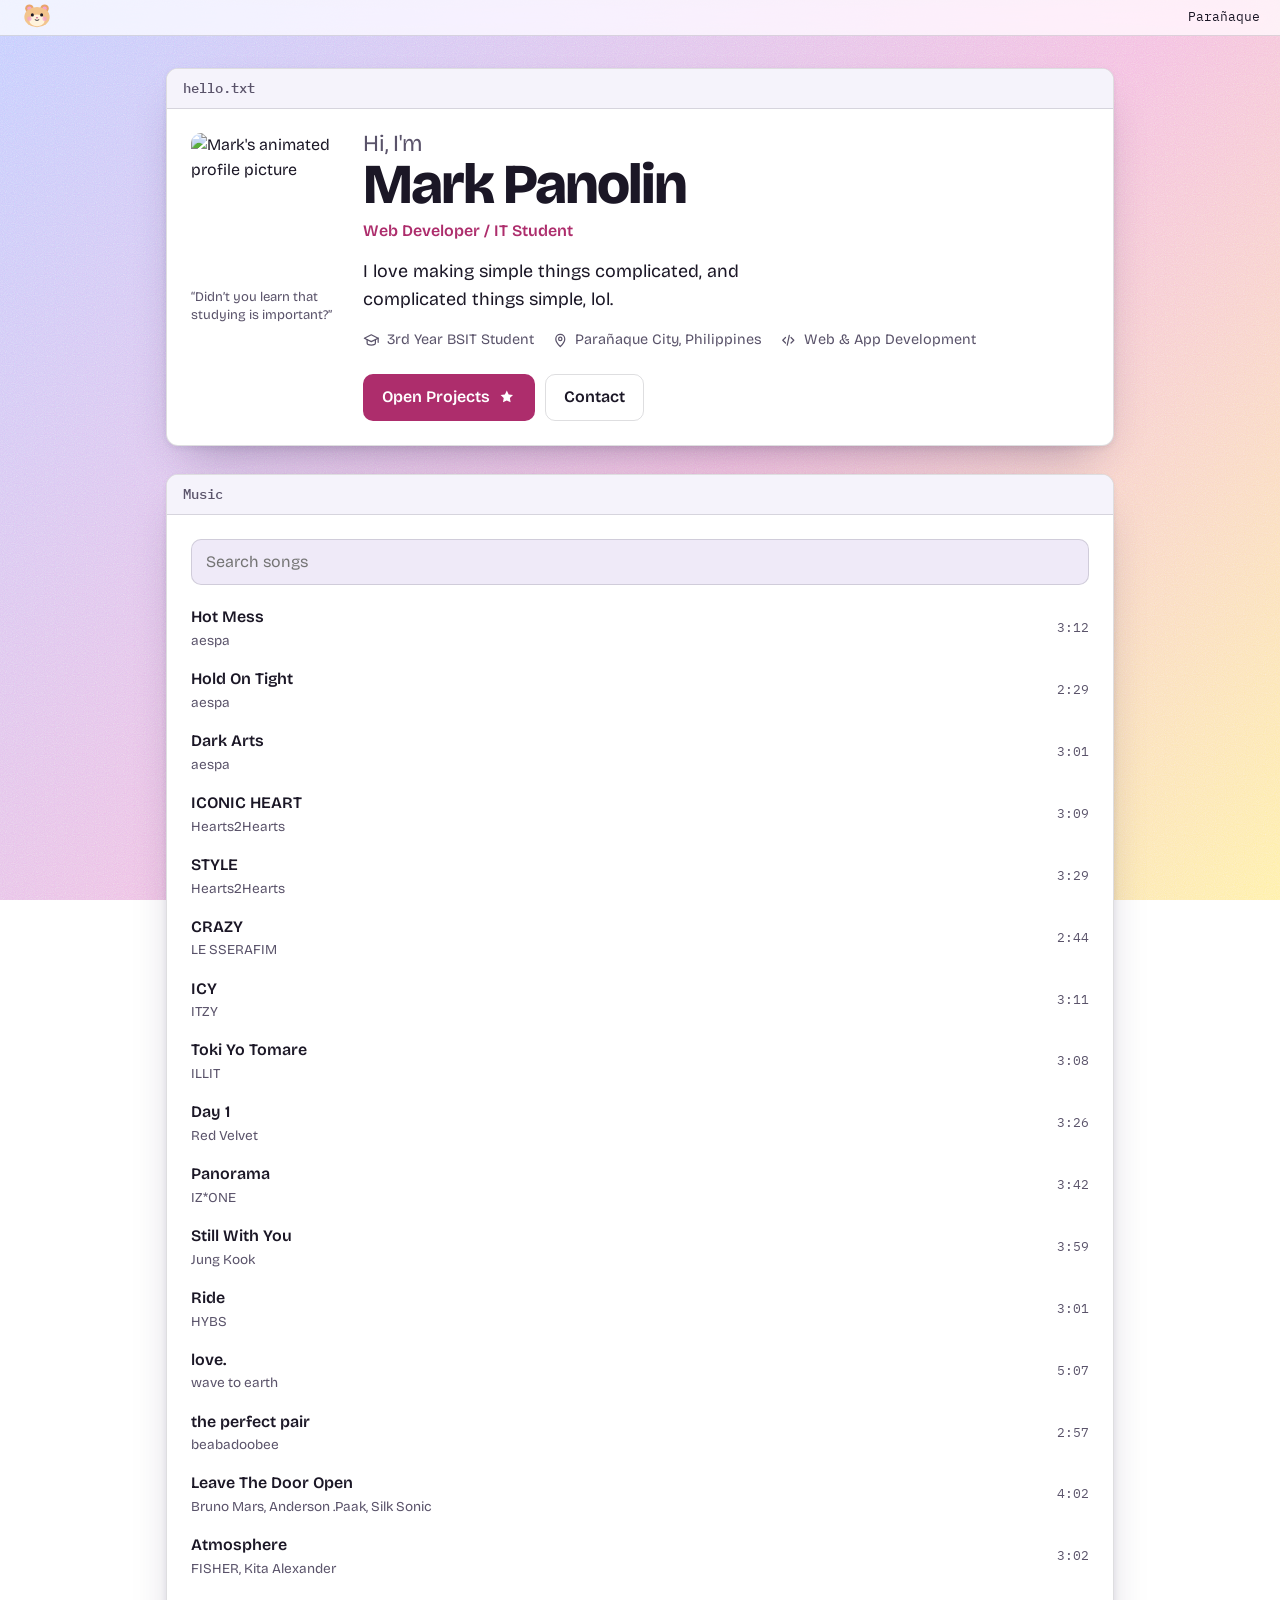
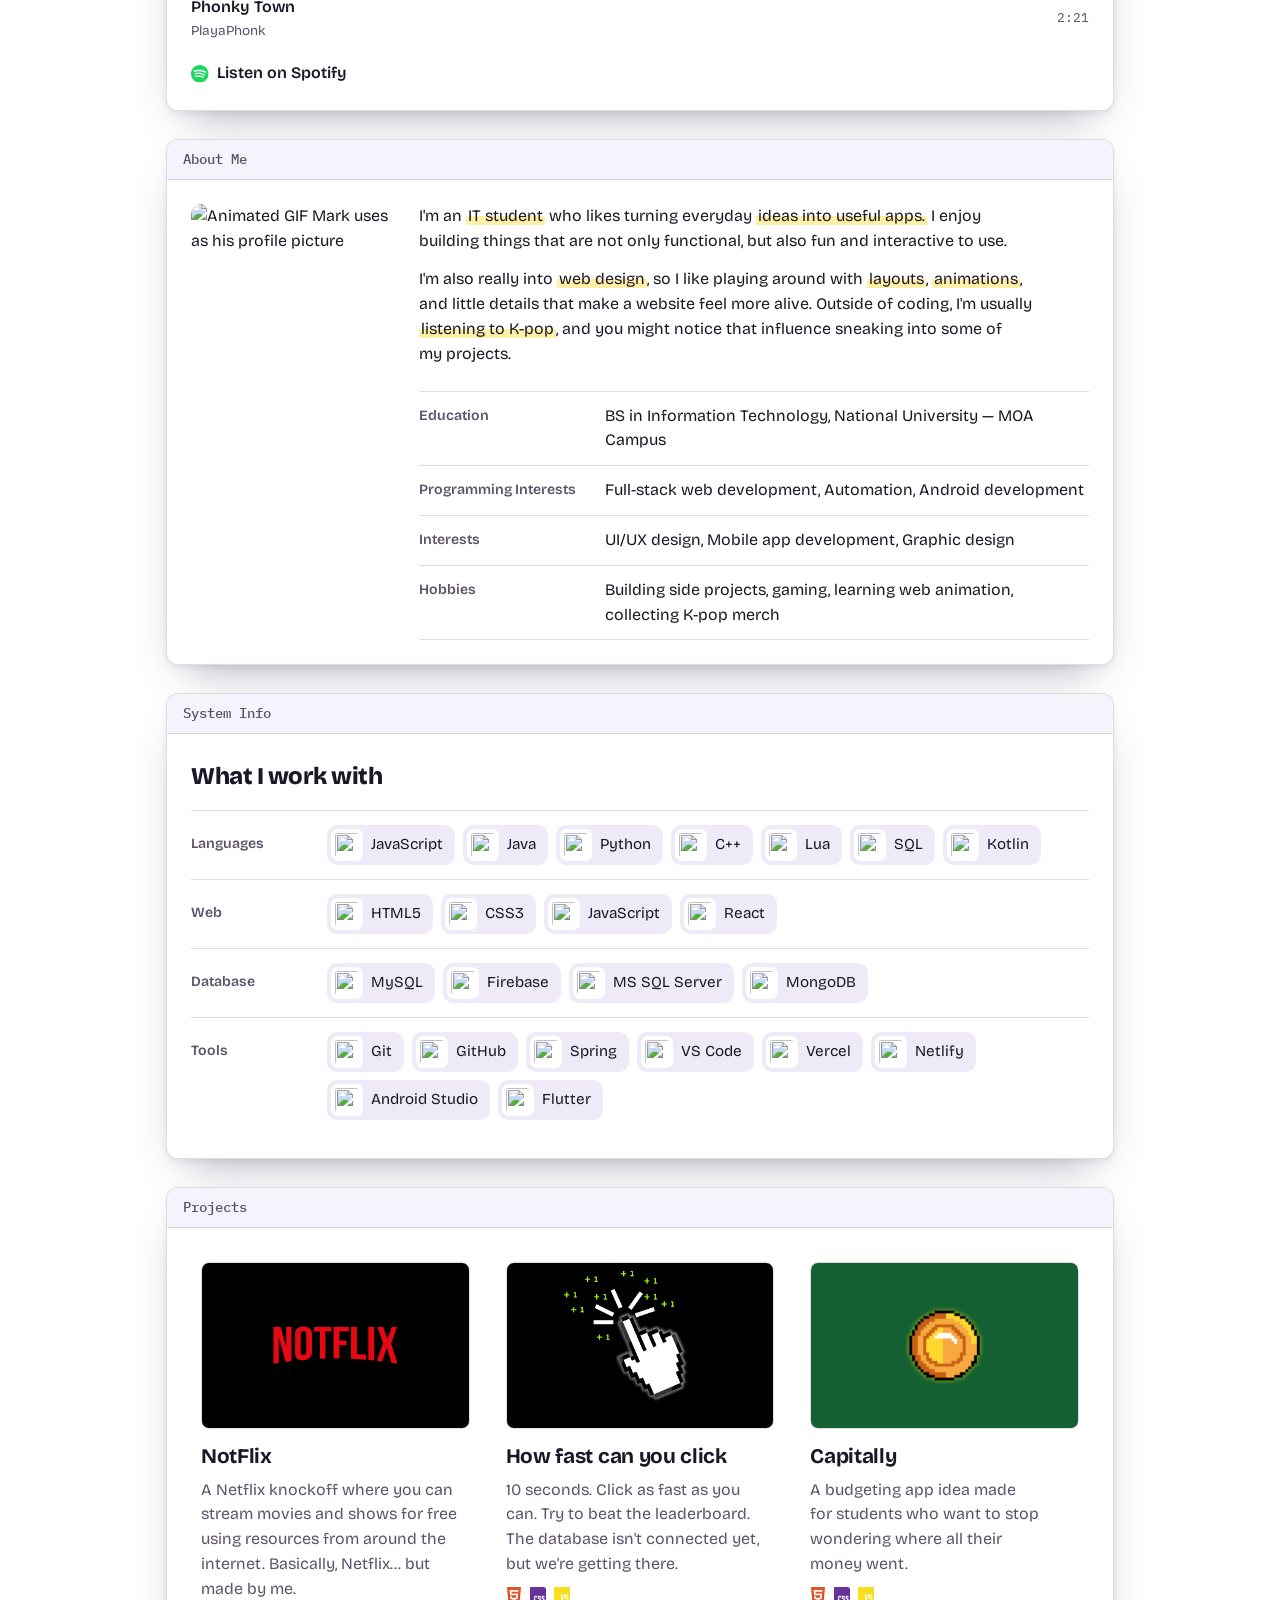
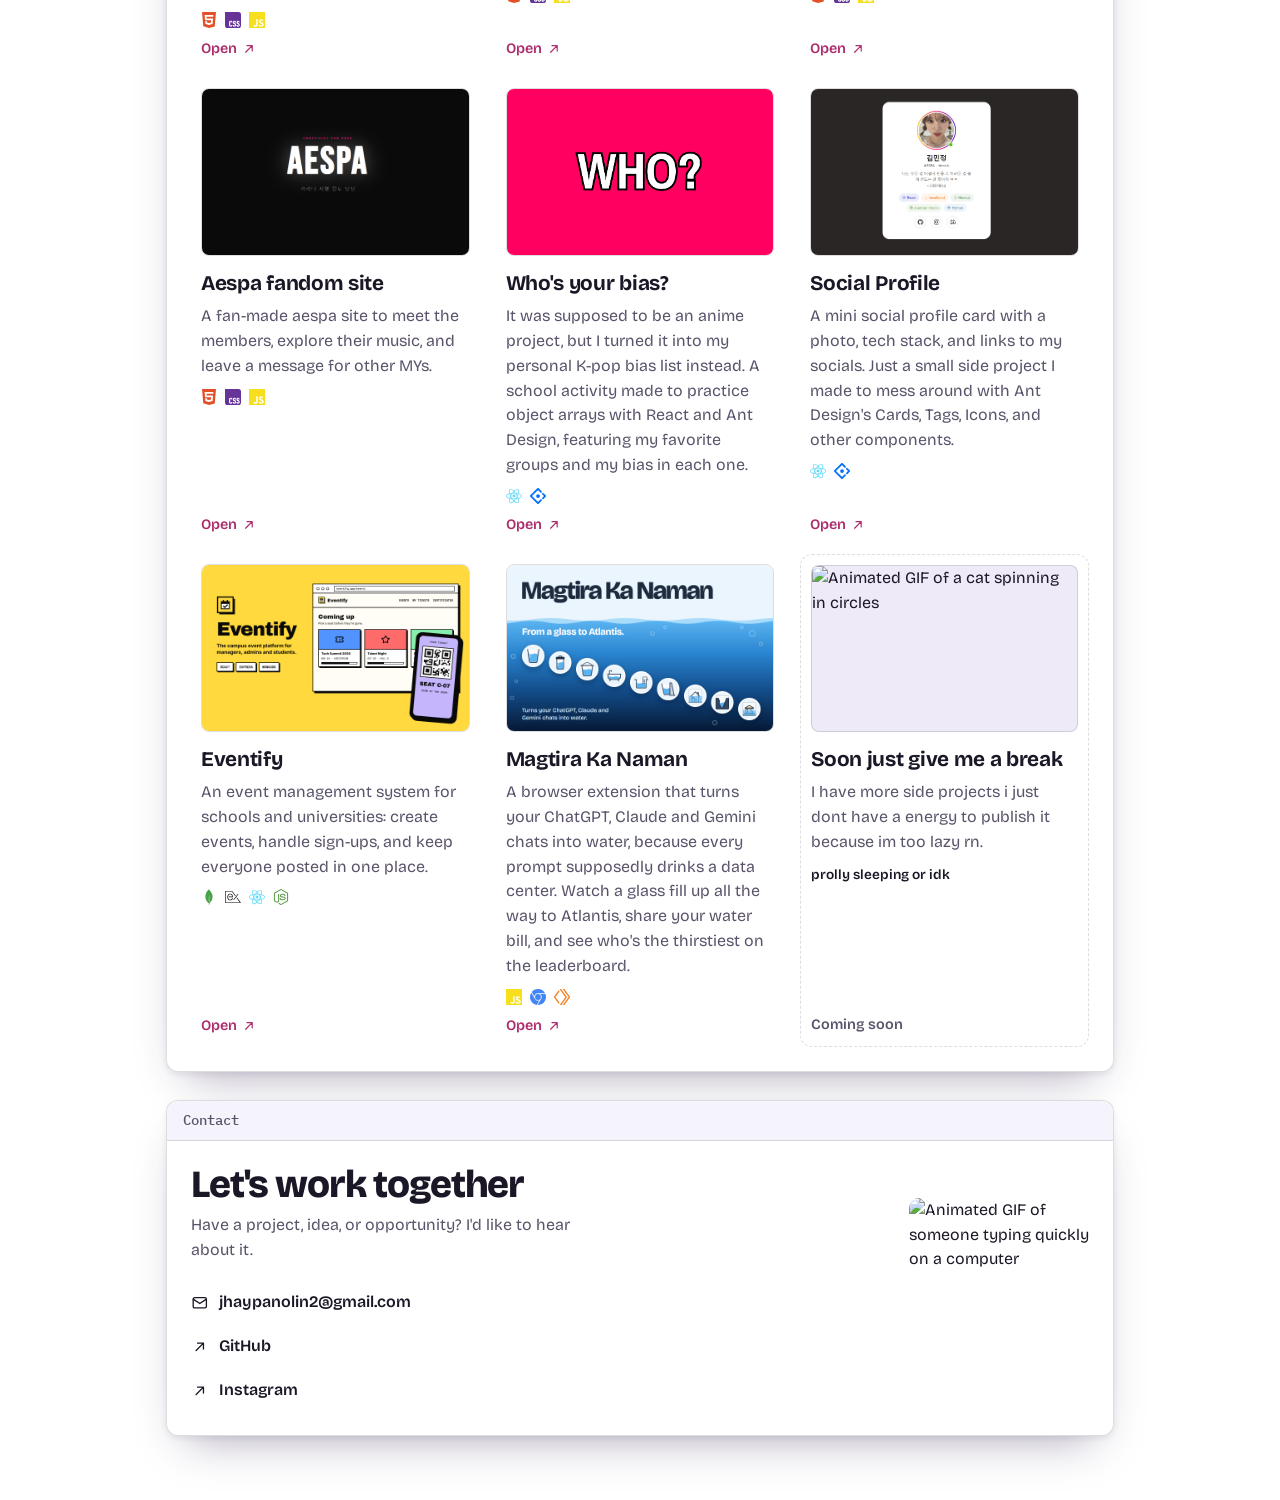
==== commit 94c21a31: "#34 Style: show tech logos instead of text on project files Logos are local SVGs in img/stack. The t" ====
--- a/index.html
+++ b/index.html
@@ -314,42 +314,42 @@
             <img src="img/projects/notflix.png" alt="" width="320" height="200" loading="lazy">
             <h3>NotFlix</h3>
             <p>A Netflix knockoff where you can stream movies and shows for free using resources from around the internet. Basically, Netflix&hellip; but made by me.</p>
-            <span class="file__stack">HTML / CSS / JavaScript</span>
+            <span class="file__stack"><img src="img/stack/html5.svg" alt="HTML" title="HTML" width="16" height="16"><img src="img/stack/css.svg" alt="CSS" title="CSS" width="16" height="16"><img src="img/stack/javascript.svg" alt="JavaScript" title="JavaScript" width="16" height="16"></span>
             <span class="file__open">Open <svg class="icon" aria-hidden="true"><use href="#i-arrow"/></svg></span>
           </a></li>
           <li><a class="file" href="https://howfastcanyouclick.vercel.app" target="_blank" rel="noopener">
             <img src="img/projects/how-fast-can-you-click.png" alt="" width="320" height="200" loading="lazy">
             <h3>How fast can you click</h3>
             <p>10 seconds. Click as fast as you can. Try to beat the leaderboard. The database isn't connected yet, but we're getting there.</p>
-            <span class="file__stack">HTML / CSS / JavaScript</span>
+            <span class="file__stack"><img src="img/stack/html5.svg" alt="HTML" title="HTML" width="16" height="16"><img src="img/stack/css.svg" alt="CSS" title="CSS" width="16" height="16"><img src="img/stack/javascript.svg" alt="JavaScript" title="JavaScript" width="16" height="16"></span>
             <span class="file__open">Open <svg class="icon" aria-hidden="true"><use href="#i-arrow"/></svg></span>
           </a></li>
           <li><a class="file" href="https://capitallyxyz.vercel.app/" target="_blank" rel="noopener">
             <img src="img/projects/capitally.png" alt="" width="320" height="200" loading="lazy">
             <h3>Capitally</h3>
             <p>A budgeting app idea made for students who want to stop wondering where all their money went.</p>
-            <span class="file__stack">HTML / CSS / JavaScript</span>
+            <span class="file__stack"><img src="img/stack/html5.svg" alt="HTML" title="HTML" width="16" height="16"><img src="img/stack/css.svg" alt="CSS" title="CSS" width="16" height="16"><img src="img/stack/javascript.svg" alt="JavaScript" title="JavaScript" width="16" height="16"></span>
             <span class="file__open">Open <svg class="icon" aria-hidden="true"><use href="#i-arrow"/></svg></span>
           </a></li>
           <li><a class="file" href="https://ilovenorthkorean.vercel.app" target="_blank" rel="noopener">
             <img src="img/projects/aespa-fandom-site.png" alt="" width="320" height="200" loading="lazy">
             <h3>Aespa fandom site</h3>
             <p>A fan-made aespa site to meet the members, explore their music, and leave a message for other MYs.</p>
-            <span class="file__stack">HTML / CSS / JavaScript</span>
+            <span class="file__stack"><img src="img/stack/html5.svg" alt="HTML" title="HTML" width="16" height="16"><img src="img/stack/css.svg" alt="CSS" title="CSS" width="16" height="16"><img src="img/stack/javascript.svg" alt="JavaScript" title="JavaScript" width="16" height="16"></span>
             <span class="file__open">Open <svg class="icon" aria-hidden="true"><use href="#i-arrow"/></svg></span>
           </a></li>
           <li><a class="file" href="https://whosyourbias.vercel.app" target="_blank" rel="noopener">
             <img src="img/projects/whos-your-bias.png" alt="" width="320" height="200" loading="lazy">
             <h3>Who's your bias?</h3>
             <p>It was supposed to be an anime project, but I turned it into my personal K-pop bias list instead. A school activity made to practice object arrays with React and Ant Design, featuring my favorite groups and my bias in each one.</p>
-            <span class="file__stack">React / Ant Design</span>
+            <span class="file__stack"><img src="img/stack/react.svg" alt="React" title="React" width="16" height="16"><img src="img/stack/antdesign.svg" alt="Ant Design" title="Ant Design" width="16" height="16"></span>
             <span class="file__open">Open <svg class="icon" aria-hidden="true"><use href="#i-arrow"/></svg></span>
           </a></li>
           <li><a class="file" href="https://aespo.vercel.app" target="_blank" rel="noopener">
             <img src="img/projects/social-profile.png" alt="" width="320" height="200" loading="lazy">
             <h3>Social Profile</h3>
             <p>A mini social profile card with a photo, tech stack, and links to my socials. Just a small side project I made to mess around with Ant Design's Cards, Tags, Icons, and other components.</p>
-            <span class="file__stack">React / Ant Design</span>
+            <span class="file__stack"><img src="img/stack/react.svg" alt="React" title="React" width="16" height="16"><img src="img/stack/antdesign.svg" alt="Ant Design" title="Ant Design" width="16" height="16"></span>
             <span class="file__open">Open <svg class="icon" aria-hidden="true"><use href="#i-arrow"/></svg></span>
           </a></li>
 
@@ -357,7 +357,7 @@
             <img src="img/projects/eventify-cover.png" alt="" width="320" height="200" loading="lazy">
             <h3>Eventify</h3>
             <p>An event management system for schools and universities: create events, handle sign-ups, and keep everyone posted in one place.</p>
-            <span class="file__stack">MongoDB / Express.js / React / Node.js</span>
+            <span class="file__stack"><img src="img/stack/mongodb.svg" alt="MongoDB" title="MongoDB" width="16" height="16"><img src="img/stack/express.svg" alt="Express.js" title="Express.js" width="16" height="16"><img src="img/stack/react.svg" alt="React" title="React" width="16" height="16"><img src="img/stack/nodedotjs.svg" alt="Node.js" title="Node.js" width="16" height="16"></span>
             <span class="file__open">Open <svg class="icon" aria-hidden="true"><use href="#i-arrow"/></svg></span>
           </a></li>
 
@@ -365,7 +365,7 @@
             <img src="img/projects/magtira-cover.png" alt="" width="320" height="200" loading="lazy">
             <h3>Magtira Ka Naman</h3>
             <p>A browser extension that turns your ChatGPT, Claude and Gemini chats into water, because every prompt supposedly drinks a data center. Watch a glass fill up all the way to Atlantis, share your water bill, and see who's the thirstiest on the leaderboard.</p>
-            <span class="file__stack">JavaScript / Chrome Extension / Cloudflare Workers</span>
+            <span class="file__stack"><img src="img/stack/javascript.svg" alt="JavaScript" title="JavaScript" width="16" height="16"><img src="img/stack/googlechrome.svg" alt="Chrome Extension" title="Chrome Extension" width="16" height="16"><img src="img/stack/cloudflareworkers.svg" alt="Cloudflare Workers" title="Cloudflare Workers" width="16" height="16"></span>
             <span class="file__open">Open <svg class="icon" aria-hidden="true"><use href="#i-arrow"/></svg></span>
           </a></li>
 
--- a/css/markos.css
+++ b/css/markos.css
@@ -435,7 +435,7 @@
   text-decoration: none;
   transition: background-color var(--dur);
 }
-.file img {
+.file > img {
   width: 100%;
   aspect-ratio: 16 / 10;
   object-fit: cover;
@@ -445,7 +445,10 @@
 }
 .file h3 { margin-top: 12px; font-size: 1.3rem; font-weight: 700; letter-spacing: -0.015em; }
 .file p { margin-top: 4px; color: var(--text-muted); text-wrap: pretty; }
-.file__stack { margin-top: 10px; font-size: 0.85rem; font-weight: 600; }
+.file__stack { margin-top: 10px; font-size: 0.85rem; font-weight: 600; display: flex; flex-wrap: wrap; gap: 8px; }
+.file__stack img { width: 16px; height: 16px; }
+/* Express's brand mark is near-black, so it would vanish on the dark theme */
+[data-theme="dark"] .file__stack img[src$="express.svg"] { filter: invert(1); }
 .file__open {
   display: inline-flex;
   align-items: center;
@@ -457,9 +460,9 @@
   color: var(--accent);
 }
 a.file:hover { background: var(--tint); }
-a.file:hover img { transform: translateY(-3px); box-shadow: var(--shadow); }
+a.file:hover > img { transform: translateY(-3px); box-shadow: var(--shadow); }
 .file--soon { border: 1.5px dashed var(--edge); }
-.file--soon img { object-fit: contain; background: var(--tint); }
+.file--soon > img { object-fit: contain; background: var(--tint); }
 .file--soon .file__open { color: var(--text-muted); }
 
 /* ---------- Contact ---------- */
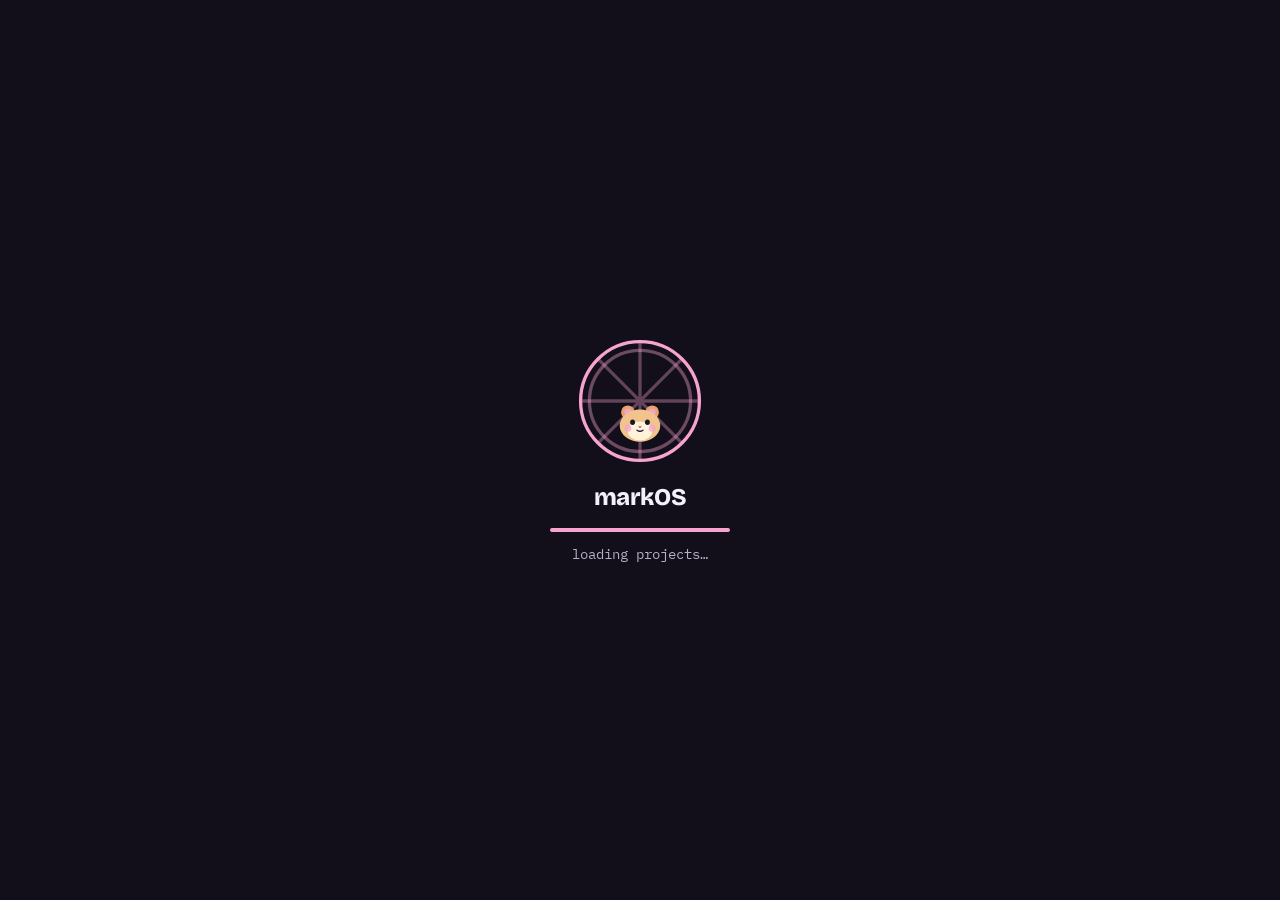
==== commit ae8ab1fd: "#36 Feat: replace the About photo with a tilting NU-style student card The card's navy and gold are " ====
--- a/index.html
+++ b/index.html
@@ -41,6 +41,12 @@
     <symbol id="i-mail" viewBox="0 0 24 24"><rect x="3" y="5" width="18" height="14" rx="2"/><path d="M3 7l9 6 9-6"/></symbol>
     <symbol id="i-arrow" viewBox="0 0 24 24"><path d="M7 17L17 7M9 7h8v8"/></symbol>
     <symbol id="i-spotify" viewBox="0 0 24 24"><path class="fill" d="M12 0C5.4 0 0 5.4 0 12s5.4 12 12 12 12-5.4 12-12S18.66 0 12 0zm5.52 17.34c-.24.36-.66.48-1.02.24-2.82-1.74-6.36-2.1-10.56-1.14-.42.12-.78-.18-.9-.54-.12-.42.18-.78.54-.9 4.56-1.02 8.52-.6 11.64 1.32.42.18.48.66.3 1.02zm1.44-3.3c-.3.42-.84.6-1.26.3-3.24-1.98-8.16-2.58-11.94-1.38-.48.12-1.02-.12-1.14-.6-.12-.48.12-1.02.6-1.14C9.6 9.9 15 10.56 18.72 12.84c.36.18.54.78.24 1.2zm.12-3.36C15.24 8.4 8.82 8.16 5.16 9.3c-.6.18-1.2-.18-1.38-.72-.18-.6.18-1.2.72-1.38 4.26-1.26 11.28-1.02 15.72 1.62.54.3.72 1.02.42 1.56-.3.42-1.02.6-1.56.3z"/></symbol>
+    <symbol id="i-play" viewBox="0 0 24 24"><path fill="currentColor" stroke="none" d="M8 5.5v13l11-6.5z"/></symbol>
+    <symbol id="i-pause" viewBox="0 0 24 24"><path fill="currentColor" stroke="none" d="M7 5h3.5v14H7zM13.5 5H17v14h-3.5z"/></symbol>
+    <symbol id="i-next" viewBox="0 0 24 24"><path fill="currentColor" stroke="none" d="M6 5.5v13l9-6.5zM17 5.5h2v13h-2z"/></symbol>
+    <symbol id="i-prev" viewBox="0 0 24 24"><path fill="currentColor" stroke="none" d="M18 5.5v13l-9-6.5zM5 5.5h2v13H5z"/></symbol>
+    <symbol id="i-shuffle" viewBox="0 0 24 24"><path d="M4 7h3c5 0 5 10 10 10h3M4 17h3c1.7 0 2.8-.8 3.8-2M13.2 9C14.2 7.8 15.3 7 17 7h3M17.5 4.5L20 7l-2.5 2.5M17.5 14.5L20 17l-2.5 2.5"/></symbol>
+    <symbol id="i-repeat" viewBox="0 0 24 24"><path d="M17 3l3 3-3 3M4 11V9a3 3 0 013-3h13M7 21l-3-3 3-3M20 13v2a3 3 0 01-3 3H4"/></symbol>
     <symbol id="i-home" viewBox="0 0 24 24"><path d="M4 11l8-7 8 7v8a1 1 0 0 1-1 1h-4v-5h-6v5H5a1 1 0 0 1-1-1z"/></symbol>
     <symbol id="i-doc" viewBox="0 0 24 24"><path d="M7 3h7l5 5v12a1 1 0 0 1-1 1H7a1 1 0 0 1-1-1V4a1 1 0 0 1 1-1z"/><path d="M14 3v5h5M9 13h6M9 17h4"/></symbol>
     <symbol id="i-idcard" viewBox="0 0 24 24"><rect x="3" y="5" width="18" height="14" rx="2.5"/><circle cx="9" cy="11" r="2.2"/><path d="M5.8 16.2a3.4 3.4 0 0 1 6.4 0M14.5 10h4M14.5 13.5h3"/></symbol>
@@ -157,27 +163,174 @@
       <div class="win__body music">
         <input type="search" class="music__search" placeholder="Search songs" aria-label="Search songs" autocomplete="off">
         <ol class="music__list">
-          <li><a href="https://open.spotify.com/track/1SaLI6o5GhfcaxPVAJoD3r" target="_blank" rel="noopener" data-track-id="1SaLI6o5GhfcaxPVAJoD3r"><span class="music__title">Hot Mess</span><span class="music__artist">aespa</span><span class="music__time">3:12</span></a></li>
-          <li><a href="https://open.spotify.com/track/1o844wI52S3TjXGBwvGcc7" target="_blank" rel="noopener" data-track-id="1o844wI52S3TjXGBwvGcc7"><span class="music__title">Hold On Tight</span><span class="music__artist">aespa</span><span class="music__time">2:29</span></a></li>
-          <li><a href="https://open.spotify.com/track/2wRXvIGUTRWod4yp1k3bGN" target="_blank" rel="noopener" data-track-id="2wRXvIGUTRWod4yp1k3bGN"><span class="music__title">Dark Arts</span><span class="music__artist">aespa</span><span class="music__time">3:01</span></a></li>
-          <li><a href="https://open.spotify.com/track/1OLAjffdDJibTrUGAwApVk" target="_blank" rel="noopener" data-track-id="1OLAjffdDJibTrUGAwApVk"><span class="music__title">ICONIC HEART</span><span class="music__artist">Hearts2Hearts</span><span class="music__time">3:09</span></a></li>
-          <li><a href="https://open.spotify.com/track/5EoV2HmAlkqN1XvsIjOBZZ" target="_blank" rel="noopener" data-track-id="5EoV2HmAlkqN1XvsIjOBZZ"><span class="music__title">STYLE</span><span class="music__artist">Hearts2Hearts</span><span class="music__time">3:29</span></a></li>
-          <li><a href="https://open.spotify.com/track/3AoEQRuFf8zVXWqSLo2UOi" target="_blank" rel="noopener" data-track-id="3AoEQRuFf8zVXWqSLo2UOi"><span class="music__title">CRAZY</span><span class="music__artist">LE SSERAFIM</span><span class="music__time">2:44</span></a></li>
-          <li><a href="https://open.spotify.com/track/2vdkN2NSQ5mxqNGg7sJUxs" target="_blank" rel="noopener" data-track-id="2vdkN2NSQ5mxqNGg7sJUxs"><span class="music__title">ICY</span><span class="music__artist">ITZY</span><span class="music__time">3:11</span></a></li>
-          <li><a href="https://open.spotify.com/track/6VedlO2MtaEjAITax6vQyg" target="_blank" rel="noopener" data-track-id="6VedlO2MtaEjAITax6vQyg"><span class="music__title">Toki Yo Tomare</span><span class="music__artist">ILLIT</span><span class="music__time">3:08</span></a></li>
-          <li><a href="https://open.spotify.com/track/74muMkVdMYoR65lhmdzy13" target="_blank" rel="noopener" data-track-id="74muMkVdMYoR65lhmdzy13"><span class="music__title">Day 1</span><span class="music__artist">Red Velvet</span><span class="music__time">3:26</span></a></li>
-          <li><a href="https://open.spotify.com/track/0CnpSTdL9l5vQM4YnzXtyo" target="_blank" rel="noopener" data-track-id="0CnpSTdL9l5vQM4YnzXtyo"><span class="music__title">Panorama</span><span class="music__artist">IZ*ONE</span><span class="music__time">3:42</span></a></li>
-          <li><a href="https://open.spotify.com/track/0eFMbKCRw8KByXyWBw8WO7" target="_blank" rel="noopener" data-track-id="0eFMbKCRw8KByXyWBw8WO7"><span class="music__title">Still With You</span><span class="music__artist">Jung Kook</span><span class="music__time">3:59</span></a></li>
-          <li><a href="https://open.spotify.com/track/37HhnXqIRFSSJXWsysl6B7" target="_blank" rel="noopener" data-track-id="37HhnXqIRFSSJXWsysl6B7"><span class="music__title">Ride</span><span class="music__artist">HYBS</span><span class="music__time">3:01</span></a></li>
-          <li><a href="https://open.spotify.com/track/5mtTAScDytxMMqZj14NmlN" target="_blank" rel="noopener" data-track-id="5mtTAScDytxMMqZj14NmlN"><span class="music__title">love.</span><span class="music__artist">wave to earth</span><span class="music__time">5:07</span></a></li>
-          <li><a href="https://open.spotify.com/track/41P6Tnd8KIHqON0QIydx6a" target="_blank" rel="noopener" data-track-id="41P6Tnd8KIHqON0QIydx6a"><span class="music__title">the perfect pair</span><span class="music__artist">beabadoobee</span><span class="music__time">2:57</span></a></li>
-          <li><a href="https://open.spotify.com/track/4pryE6cN2gFL1FVF5fYINl" target="_blank" rel="noopener" data-track-id="4pryE6cN2gFL1FVF5fYINl"><span class="music__title">Leave The Door Open</span><span class="music__artist">Bruno Mars, Anderson .Paak, Silk Sonic</span><span class="music__time">4:02</span></a></li>
-          <li><a href="https://open.spotify.com/track/63HwAAXuSV2tzIUPoHOwZa" target="_blank" rel="noopener" data-track-id="63HwAAXuSV2tzIUPoHOwZa"><span class="music__title">Atmosphere</span><span class="music__artist">FISHER, Kita Alexander</span><span class="music__time">3:02</span></a></li>
-          <li><a href="https://open.spotify.com/track/5mnpMkzp3Z2RCCbwIEZCbv" target="_blank" rel="noopener" data-track-id="5mnpMkzp3Z2RCCbwIEZCbv"><span class="music__title">Phonky Town</span><span class="music__artist">PlayaPhonk</span><span class="music__time">2:21</span></a></li>
+          <li><a href="https://open.spotify.com/track/5ocSQW5sIUIOFojwXEz9Ki" target="_blank" rel="noopener" data-track-id="5ocSQW5sIUIOFojwXEz9Ki"><img class="music__art" src="https://i.scdn.co/image/ab67616d000048517e1eeb0d7cc374a168369c80" alt="" width="40" height="40" loading="lazy"><span class="music__title">Supernatural</span><span class="music__artist">NewJeans</span><span class="music__time">3:11</span></a></li>
+          <li><a href="https://open.spotify.com/track/3AoEQRuFf8zVXWqSLo2UOi" target="_blank" rel="noopener" data-track-id="3AoEQRuFf8zVXWqSLo2UOi"><img class="music__art" src="https://i.scdn.co/image/ab67616d0000485113134929dd979f89b8f4f477" alt="" width="40" height="40" loading="lazy"><span class="music__title">CRAZY</span><span class="music__artist">LE SSERAFIM</span><span class="music__time">2:44</span></a></li>
+          <li><a href="https://open.spotify.com/track/3JstVDAZKy4O8SZ5yoXdQr" target="_blank" rel="noopener" data-track-id="3JstVDAZKy4O8SZ5yoXdQr"><img class="music__art" src="https://i.scdn.co/image/ab67616d0000485178e8c649cad4b29b6044737f" alt="" width="40" height="40" loading="lazy"><span class="music__title">DIVE</span><span class="music__artist">TWICE</span><span class="music__time">3:01</span></a></li>
+          <li><a href="https://open.spotify.com/track/6uPnrBgweGOcwjFL4ItAvV" target="_blank" rel="noopener" data-track-id="6uPnrBgweGOcwjFL4ItAvV"><img class="music__art" src="https://i.scdn.co/image/ab67616d00004851e467a8e8d7b0aa92d354aa75" alt="" width="40" height="40" loading="lazy"><span class="music__title">Whiplash</span><span class="music__artist">aespa</span><span class="music__time">3:03</span></a></li>
+          <li><a href="https://open.spotify.com/track/2MoUuJhpSO4a0czxvsrSC6" target="_blank" rel="noopener" data-track-id="2MoUuJhpSO4a0czxvsrSC6"><img class="music__art" src="https://i.scdn.co/image/ab67616d00004851fc2fffae3025fbc540b98f34" alt="" width="40" height="40" loading="lazy"><span class="music__title">Cherish (My Love)</span><span class="music__artist">ILLIT</span><span class="music__time">2:56</span></a></li>
+          <li><a href="https://open.spotify.com/track/0bMoNdAnxNR0OuQbGDovrr" target="_blank" rel="noopener" data-track-id="0bMoNdAnxNR0OuQbGDovrr"><img class="music__art" src="https://i.scdn.co/image/ab67616d0000485108afa023781dc4841319f3fc" alt="" width="40" height="40" loading="lazy"><span class="music__title">ANTIFRAGILE</span><span class="music__artist">LE SSERAFIM</span><span class="music__time">3:04</span></a></li>
+          <li><a href="https://open.spotify.com/track/74X2u8JMVooG2QbjRxXwR8" target="_blank" rel="noopener" data-track-id="74X2u8JMVooG2QbjRxXwR8"><img class="music__art" src="https://i.scdn.co/image/ab67616d00004851c9af8979e5cb3fe7ecc5e230" alt="" width="40" height="40" loading="lazy"><span class="music__title">Perfect Night</span><span class="music__artist">LE SSERAFIM</span><span class="music__time">2:39</span></a></li>
+          <li><a href="https://open.spotify.com/track/22fSzde77hjB052Vo155LF" target="_blank" rel="noopener" data-track-id="22fSzde77hjB052Vo155LF"><img class="music__art" src="https://i.scdn.co/image/ab67616d00004851acf8ff27be32aec99d6c99a0" alt="" width="40" height="40" loading="lazy"><span class="music__title">Strategy (from the Netflix film KPop Demon Hunters)</span><span class="music__artist">TWICE</span><span class="music__time">2:46</span></a></li>
+          <li><a href="https://open.spotify.com/track/18nZWRpJIHzgb1SQr4ncwb" target="_blank" rel="noopener" data-track-id="18nZWRpJIHzgb1SQr4ncwb"><img class="music__art" src="https://i.scdn.co/image/ab67616d00004851115d1e2cfde4e387f0a13ce2" alt="" width="40" height="40" loading="lazy"><span class="music__title">Supernova</span><span class="music__artist">aespa</span><span class="music__time">2:58</span></a></li>
+          <li><a href="https://open.spotify.com/track/5eWcGfUCrVFMoYskyfkEPE" target="_blank" rel="noopener" data-track-id="5eWcGfUCrVFMoYskyfkEPE"><img class="music__art" src="https://i.scdn.co/image/ab67616d000048510fc598038040859794c600e2" alt="" width="40" height="40" loading="lazy"><span class="music__title">Armageddon</span><span class="music__artist">aespa</span><span class="music__time">3:16</span></a></li>
+          <li><a href="https://open.spotify.com/track/3zhbXKFjUDw40pTYyCgt1Y" target="_blank" rel="noopener" data-track-id="3zhbXKFjUDw40pTYyCgt1Y"><img class="music__art" src="https://i.scdn.co/image/ab67616d0000485140d7efd2594a2b6bda60ea18" alt="" width="40" height="40" loading="lazy"><span class="music__title">What is Love?</span><span class="music__artist">TWICE</span><span class="music__time">3:28</span></a></li>
+          <li><a href="https://open.spotify.com/track/308Ir17KlNdlrbVLHWhlLe" target="_blank" rel="noopener" data-track-id="308Ir17KlNdlrbVLHWhlLe"><img class="music__art" src="https://i.scdn.co/image/ab67616d00004851d1961ecb307c9e05ec8f7e82" alt="" width="40" height="40" loading="lazy"><span class="music__title">The Feels</span><span class="music__artist">TWICE</span><span class="music__time">3:18</span></a></li>
+          <li><a href="https://open.spotify.com/track/52FCAZn0YEkZfF0BtiAUMW" target="_blank" rel="noopener" data-track-id="52FCAZn0YEkZfF0BtiAUMW"><img class="music__art" src="https://i.scdn.co/image/ab67616d00004851f0d00e054e9a9cb2e86cdf72" alt="" width="40" height="40" loading="lazy"><span class="music__title">Heart Shaker</span><span class="music__artist">TWICE</span><span class="music__time">3:06</span></a></li>
+          <li><a href="https://open.spotify.com/track/2qQpFbqqkLOGySgNK8wBXt" target="_blank" rel="noopener" data-track-id="2qQpFbqqkLOGySgNK8wBXt"><img class="music__art" src="https://i.scdn.co/image/ab67616d00004851ff7c2dfd0ed9b2cf6bf9c818" alt="" width="40" height="40" loading="lazy"><span class="music__title">FANCY</span><span class="music__artist">TWICE</span><span class="music__time">3:33</span></a></li>
+          <li><a href="https://open.spotify.com/track/3HWOknOVmd44e1jg4g0Sga" target="_blank" rel="noopener" data-track-id="3HWOknOVmd44e1jg4g0Sga"><img class="music__art" src="https://i.scdn.co/image/ab67616d00004851836dfeeabc0e33ace0227d47" alt="" width="40" height="40" loading="lazy"><span class="music__title">Knock Knock</span><span class="music__artist">TWICE</span><span class="music__time">3:15</span></a></li>
+          <li><a href="https://open.spotify.com/track/1dLmduuScyeYONBTKKu3VG" target="_blank" rel="noopener" data-track-id="1dLmduuScyeYONBTKKu3VG"><img class="music__art" src="https://i.scdn.co/image/ab67616d00004851836dfeeabc0e33ace0227d47" alt="" width="40" height="40" loading="lazy"><span class="music__title">TT</span><span class="music__artist">TWICE</span><span class="music__time">3:32</span></a></li>
+          <li><a href="https://open.spotify.com/track/0IEVKWduAaMcZepZQVr80T" target="_blank" rel="noopener" data-track-id="0IEVKWduAaMcZepZQVr80T"><img class="music__art" src="https://i.scdn.co/image/ab67616d000048516034eda385497f614778f457" alt="" width="40" height="40" loading="lazy"><span class="music__title">Likey</span><span class="music__artist">TWICE</span><span class="music__time">3:27</span></a></li>
+          <li><a href="https://open.spotify.com/track/26OVhEqFDQH0Ij77QtmGP9" target="_blank" rel="noopener" data-track-id="26OVhEqFDQH0Ij77QtmGP9"><img class="music__art" src="https://i.scdn.co/image/ab67616d00004851140ba24506e300382e08e6ec" alt="" width="40" height="40" loading="lazy"><span class="music__title">YES or YES</span><span class="music__artist">TWICE</span><span class="music__time">3:57</span></a></li>
+          <li><a href="https://open.spotify.com/track/3Hz3tTQwOdM6XkA0ALB2G9" target="_blank" rel="noopener" data-track-id="3Hz3tTQwOdM6XkA0ALB2G9"><img class="music__art" src="https://i.scdn.co/image/ab67616d00004851a6b5e9128d7029ebb48bcf2b" alt="" width="40" height="40" loading="lazy"><span class="music__title">Feel Special</span><span class="music__artist">TWICE</span><span class="music__time">3:26</span></a></li>
+          <li><a href="https://open.spotify.com/track/37ZtpRBkHcaq6hHy0X98zn" target="_blank" rel="noopener" data-track-id="37ZtpRBkHcaq6hHy0X98zn"><img class="music__art" src="https://i.scdn.co/image/ab67616d000048516570fd05bcff5edcb16e617d" alt="" width="40" height="40" loading="lazy"><span class="music__title">I CAN'T STOP ME</span><span class="music__artist">TWICE</span><span class="music__time">3:25</span></a></li>
+          <li><a href="https://open.spotify.com/track/15rX80MpEJ2OqW3dPunQvI" target="_blank" rel="noopener" data-track-id="15rX80MpEJ2OqW3dPunQvI"><img class="music__art" src="https://i.scdn.co/image/ab67616d00004851cd73a6412b7618e3f9164b55" alt="" width="40" height="40" loading="lazy"><span class="music__title">SIGNAL</span><span class="music__artist">TWICE</span><span class="music__time">3:16</span></a></li>
+          <li><a href="https://open.spotify.com/track/3r8RuvgbX9s7ammBn07D3W" target="_blank" rel="noopener" data-track-id="3r8RuvgbX9s7ammBn07D3W"><img class="music__art" src="https://i.scdn.co/image/ab67616d00004851edf5b257be1d6593e81bb45f" alt="" width="40" height="40" loading="lazy"><span class="music__title">Ditto</span><span class="music__artist">NewJeans</span><span class="music__time">3:05</span></a></li>
+          <li><a href="https://open.spotify.com/track/38tXZcL1gZRfbqfOG0VMTH" target="_blank" rel="noopener" data-track-id="38tXZcL1gZRfbqfOG0VMTH"><img class="music__art" src="https://i.scdn.co/image/ab67616d00004851b657fbb27b17e7bd4691c2b2" alt="" width="40" height="40" loading="lazy"><span class="music__title">How Sweet</span><span class="music__artist">NewJeans</span><span class="music__time">3:39</span></a></li>
+          <li><a href="https://open.spotify.com/track/65FftemJ1DbbZ45DUfHJXE" target="_blank" rel="noopener" data-track-id="65FftemJ1DbbZ45DUfHJXE"><img class="music__art" src="https://i.scdn.co/image/ab67616d00004851d70036292d54f29e8b68ec01" alt="" width="40" height="40" loading="lazy"><span class="music__title">OMG</span><span class="music__artist">NewJeans</span><span class="music__time">3:32</span></a></li>
+          <li><a href="https://open.spotify.com/track/58Q3FZFs1YXPpliWQB5kXB" target="_blank" rel="noopener" data-track-id="58Q3FZFs1YXPpliWQB5kXB"><img class="music__art" src="https://i.scdn.co/image/ab67616d000048517e1eeb0d7cc374a168369c80" alt="" width="40" height="40" loading="lazy"><span class="music__title">Right Now</span><span class="music__artist">NewJeans</span><span class="music__time">2:40</span></a></li>
+          <li><a href="https://open.spotify.com/track/7woEDtme8YkFiWeyiinIjy" target="_blank" rel="noopener" data-track-id="7woEDtme8YkFiWeyiinIjy"><img class="music__art" src="https://i.scdn.co/image/ab67616d000048510744690248ef3ba7b776ea7b" alt="" width="40" height="40" loading="lazy"><span class="music__title">New Jeans</span><span class="music__artist">NewJeans</span><span class="music__time">1:48</span></a></li>
+          <li><a href="https://open.spotify.com/track/0kwrPQkiGVE8KTHalH1uMo" target="_blank" rel="noopener" data-track-id="0kwrPQkiGVE8KTHalH1uMo"><img class="music__art" src="https://i.scdn.co/image/ab67616d000048510744690248ef3ba7b776ea7b" alt="" width="40" height="40" loading="lazy"><span class="music__title">Super Shy</span><span class="music__artist">NewJeans</span><span class="music__time">2:34</span></a></li>
+          <li><a href="https://open.spotify.com/track/02wk5BttM0QL38ERjLPQJB" target="_blank" rel="noopener" data-track-id="02wk5BttM0QL38ERjLPQJB"><img class="music__art" src="https://i.scdn.co/image/ab67616d000048510744690248ef3ba7b776ea7b" alt="" width="40" height="40" loading="lazy"><span class="music__title">Cool With You</span><span class="music__artist">NewJeans</span><span class="music__time">2:27</span></a></li>
+          <li><a href="https://open.spotify.com/track/5fpyAakgFOm4YTXkgfPzvV" target="_blank" rel="noopener" data-track-id="5fpyAakgFOm4YTXkgfPzvV"><img class="music__art" src="https://i.scdn.co/image/ab67616d000048510744690248ef3ba7b776ea7b" alt="" width="40" height="40" loading="lazy"><span class="music__title">ASAP</span><span class="music__artist">NewJeans</span><span class="music__time">2:14</span></a></li>
+          <li><a href="https://open.spotify.com/track/1wUnuiXMMvhudmzvcCtlZP" target="_blank" rel="noopener" data-track-id="1wUnuiXMMvhudmzvcCtlZP"><img class="music__art" src="https://i.scdn.co/image/ab67616d000048510744690248ef3ba7b776ea7b" alt="" width="40" height="40" loading="lazy"><span class="music__title">Get Up</span><span class="music__artist">NewJeans</span><span class="music__time">0:36</span></a></li>
+          <li><a href="https://open.spotify.com/track/6rdkCkjk6D12xRpdMXy0I2" target="_blank" rel="noopener" data-track-id="6rdkCkjk6D12xRpdMXy0I2"><img class="music__art" src="https://i.scdn.co/image/ab67616d000048513d98a0ae7c78a3a9babaf8af" alt="" width="40" height="40" loading="lazy"><span class="music__title">New Jeans</span><span class="music__artist">NewJeans</span><span class="music__time">1:48</span></a></li>
+          <li><a href="https://open.spotify.com/track/5LMoKDVzW2kDneNu2UbspP" target="_blank" rel="noopener" data-track-id="5LMoKDVzW2kDneNu2UbspP"><img class="music__art" src="https://i.scdn.co/image/ab67616d000048512e31a8a740f621473d21dc75" alt="" width="40" height="40" loading="lazy"><span class="music__title">Zero</span><span class="music__artist">NewJeans</span><span class="music__time">2:34</span></a></li>
+          <li><a href="https://open.spotify.com/track/5702raF31K9rvD6KZ6sCTo" target="_blank" rel="noopener" data-track-id="5702raF31K9rvD6KZ6sCTo"><img class="music__art" src="https://i.scdn.co/image/ab67616d00004851d70036292d54f29e8b68ec01" alt="" width="40" height="40" loading="lazy"><span class="music__title">Ditto</span><span class="music__artist">NewJeans</span><span class="music__time">3:05</span></a></li>
+          <li><a href="https://open.spotify.com/track/2pIUpMhHL6L9Z5lnKxJJr9" target="_blank" rel="noopener" data-track-id="2pIUpMhHL6L9Z5lnKxJJr9"><img class="music__art" src="https://i.scdn.co/image/ab67616d000048519d28fd01859073a3ae6ea209" alt="" width="40" height="40" loading="lazy"><span class="music__title">Attention</span><span class="music__artist">NewJeans</span><span class="music__time">3:00</span></a></li>
+          <li><a href="https://open.spotify.com/track/0a4MMyCrzT0En247IhqZbD" target="_blank" rel="noopener" data-track-id="0a4MMyCrzT0En247IhqZbD"><img class="music__art" src="https://i.scdn.co/image/ab67616d000048519d28fd01859073a3ae6ea209" alt="" width="40" height="40" loading="lazy"><span class="music__title">Hype Boy</span><span class="music__artist">NewJeans</span><span class="music__time">2:59</span></a></li>
+          <li><a href="https://open.spotify.com/track/2DwUdMJ5uxv20EhAildreg" target="_blank" rel="noopener" data-track-id="2DwUdMJ5uxv20EhAildreg"><img class="music__art" src="https://i.scdn.co/image/ab67616d000048519d28fd01859073a3ae6ea209" alt="" width="40" height="40" loading="lazy"><span class="music__title">Cookie</span><span class="music__artist">NewJeans</span><span class="music__time">3:55</span></a></li>
+          <li><a href="https://open.spotify.com/track/5expoVGQPvXuwBBFuNGqBd" target="_blank" rel="noopener" data-track-id="5expoVGQPvXuwBBFuNGqBd"><img class="music__art" src="https://i.scdn.co/image/ab67616d000048519d28fd01859073a3ae6ea209" alt="" width="40" height="40" loading="lazy"><span class="music__title">Hurt</span><span class="music__artist">NewJeans</span><span class="music__time">2:57</span></a></li>
+          <li><a href="https://open.spotify.com/track/1aKvZDoLGkNMxoRYgkckZG" target="_blank" rel="noopener" data-track-id="1aKvZDoLGkNMxoRYgkckZG"><img class="music__art" src="https://i.scdn.co/image/ab67616d00004851f037c5fb9de6c78726cb8e2c" alt="" width="40" height="40" loading="lazy"><span class="music__title">Magnetic</span><span class="music__artist">ILLIT</span><span class="music__time">2:40</span></a></li>
+          <li><a href="https://open.spotify.com/track/3lOMJTQTd6J34faYwASc33" target="_blank" rel="noopener" data-track-id="3lOMJTQTd6J34faYwASc33"><img class="music__art" src="https://i.scdn.co/image/ab67616d000048515fb4a9cfbeb3b7beb337ed02" alt="" width="40" height="40" loading="lazy"><span class="music__title">POP!</span><span class="music__artist">NAYEON</span><span class="music__time">2:48</span></a></li>
+          <li><a href="https://open.spotify.com/track/0znsc67nMhP4X9hjhvoyeP" target="_blank" rel="noopener" data-track-id="0znsc67nMhP4X9hjhvoyeP"><img class="music__art" src="https://i.scdn.co/image/ab67616d00004851fc2fffae3025fbc540b98f34" alt="" width="40" height="40" loading="lazy"><span class="music__title">Tick-Tack</span><span class="music__artist">ILLIT</span><span class="music__time">2:09</span></a></li>
+          <li><a href="https://open.spotify.com/track/21LtZQQMQYwVIxc9O9Ygq8" target="_blank" rel="noopener" data-track-id="21LtZQQMQYwVIxc9O9Ygq8"><img class="music__art" src="https://i.scdn.co/image/ab67616d00004851be38c944cece32b9978c1b41" alt="" width="40" height="40" loading="lazy"><span class="music__title">Cherish (My Love)</span><span class="music__artist">ILLIT</span><span class="music__time">2:56</span></a></li>
+          <li><a href="https://open.spotify.com/track/6TBJkXHPhu3EsMk1bshwuI" target="_blank" rel="noopener" data-track-id="6TBJkXHPhu3EsMk1bshwuI"><img class="music__art" src="https://i.scdn.co/image/ab67616d00004851d5d11b6ac4242aaa41c8be69" alt="" width="40" height="40" loading="lazy"><span class="music__title">ONLY</span><span class="music__artist">LEEHI</span><span class="music__time">4:00</span></a></li>
+          <li><a href="https://open.spotify.com/track/0t7kjpVLgOYITrSfFCoBEA" target="_blank" rel="noopener" data-track-id="0t7kjpVLgOYITrSfFCoBEA"><img class="music__art" src="https://i.scdn.co/image/ab67616d000048519b57e9b31c831fb2137c38e2" alt="" width="40" height="40" loading="lazy"><span class="music__title">Gee</span><span class="music__artist">Girls' Generation</span><span class="music__time">3:21</span></a></li>
+          <li><a href="https://open.spotify.com/track/19D8LNpWwIPpi6hs9BG7dq" target="_blank" rel="noopener" data-track-id="19D8LNpWwIPpi6hs9BG7dq"><img class="music__art" src="https://i.scdn.co/image/ab67616d00004851b657fbb27b17e7bd4691c2b2" alt="" width="40" height="40" loading="lazy"><span class="music__title">Bubble Gum</span><span class="music__artist">NewJeans</span><span class="music__time">3:20</span></a></li>
+          <li><a href="https://open.spotify.com/track/2zrhoHlFKxFTRF5aMyxMoQ" target="_blank" rel="noopener" data-track-id="2zrhoHlFKxFTRF5aMyxMoQ"><img class="music__art" src="https://i.scdn.co/image/ab67616d000048517a393b04e8ced571618223e8" alt="" width="40" height="40" loading="lazy"><span class="music__title">Next Level</span><span class="music__artist">aespa</span><span class="music__time">3:41</span></a></li>
+          <li><a href="https://open.spotify.com/track/5xrtzzzikpG3BLbo4q1Yul" target="_blank" rel="noopener" data-track-id="5xrtzzzikpG3BLbo4q1Yul"><img class="music__art" src="https://i.scdn.co/image/ab67616d000048514ed058b71650a6ca2c04adff" alt="" width="40" height="40" loading="lazy"><span class="music__title">LILAC</span><span class="music__artist">IU</span><span class="music__time">3:34</span></a></li>
+          <li><a href="https://open.spotify.com/track/2FZIabCRMEWAYfN69Ijn1U" target="_blank" rel="noopener" data-track-id="2FZIabCRMEWAYfN69Ijn1U"><img class="music__art" src="https://i.scdn.co/image/ab67616d0000485124f8c3ad20b7c6cfecb5832e" alt="" width="40" height="40" loading="lazy"><span class="music__title">homesick</span><span class="music__artist">wave to earth</span><span class="music__time">5:06</span></a></li>
+          <li><a href="https://open.spotify.com/track/4DYIDSMIB5y2UmZFv9fxeX" target="_blank" rel="noopener" data-track-id="4DYIDSMIB5y2UmZFv9fxeX"><img class="music__art" src="https://i.scdn.co/image/ab67616d0000485140d7efd2594a2b6bda60ea18" alt="" width="40" height="40" loading="lazy"><span class="music__title">Dance The Night Away</span><span class="music__artist">TWICE</span><span class="music__time">3:00</span></a></li>
+          <li><a href="https://open.spotify.com/track/4hAiiTQncoVvEkHpWtbFZg" target="_blank" rel="noopener" data-track-id="4hAiiTQncoVvEkHpWtbFZg"><img class="music__art" src="https://i.scdn.co/image/ab67616d0000485189fb1c478e4342d67ce75a7c" alt="" width="40" height="40" loading="lazy"><span class="music__title">To us (feat. wave to earth &amp; WAVY)</span><span class="music__artist">APRO, WAVY, wave to earth</span><span class="music__time">4:14</span></a></li>
+          <li><a href="https://open.spotify.com/track/6wBpO4Xc4YgShnENGSFA1M" target="_blank" rel="noopener" data-track-id="6wBpO4Xc4YgShnENGSFA1M"><img class="music__art" src="https://i.scdn.co/image/ab67616d000048519ae8d973353277c7dec2c27d" alt="" width="40" height="40" loading="lazy"><span class="music__title">Sour Grapes</span><span class="music__artist">LE SSERAFIM</span><span class="music__time">3:16</span></a></li>
+          <li><a href="https://open.spotify.com/track/7mYwDmbbp8UPLlnRjTJ54X" target="_blank" rel="noopener" data-track-id="7mYwDmbbp8UPLlnRjTJ54X"><img class="music__art" src="https://i.scdn.co/image/ab67616d0000485108afa023781dc4841319f3fc" alt="" width="40" height="40" loading="lazy"><span class="music__title">Impurities</span><span class="music__artist">LE SSERAFIM</span><span class="music__time">3:16</span></a></li>
+          <li><a href="https://open.spotify.com/track/3gtlthEgyulDfT8dWdKsnv" target="_blank" rel="noopener" data-track-id="3gtlthEgyulDfT8dWdKsnv"><img class="music__art" src="https://i.scdn.co/image/ab67616d00004851486275044f7c8c8b79f2c7fc" alt="" width="40" height="40" loading="lazy"><span class="music__title">Spicy</span><span class="music__artist">aespa</span><span class="music__time">3:17</span></a></li>
+          <li><a href="https://open.spotify.com/track/2DbDefRFJ5YOfXCKOeCJJh" target="_blank" rel="noopener" data-track-id="2DbDefRFJ5YOfXCKOeCJJh"><img class="music__art" src="https://i.scdn.co/image/ab67616d0000485115175a3af8eb08dbc8c77a31" alt="" width="40" height="40" loading="lazy"><span class="music__title">Igloo</span><span class="music__artist">KISS OF LIFE</span><span class="music__time">2:11</span></a></li>
+          <li><a href="https://open.spotify.com/track/0vaxYDAuAO1nPolC6bQp7V" target="_blank" rel="noopener" data-track-id="0vaxYDAuAO1nPolC6bQp7V"><img class="music__art" src="https://i.scdn.co/image/ab67616d0000485107568782625b85282541394b" alt="" width="40" height="40" loading="lazy"><span class="music__title">Midas Touch</span><span class="music__artist">KISS OF LIFE</span><span class="music__time">2:42</span></a></li>
+          <li><a href="https://open.spotify.com/track/4QhnNyKDsAkXPwHkSnuc89" target="_blank" rel="noopener" data-track-id="4QhnNyKDsAkXPwHkSnuc89"><img class="music__art" src="https://i.scdn.co/image/ab67616d0000485108afa023781dc4841319f3fc" alt="" width="40" height="40" loading="lazy"><span class="music__title">Eve, Psyche &amp; The Bluebeard’s wife</span><span class="music__artist">LE SSERAFIM</span><span class="music__time">3:05</span></a></li>
+          <li><a href="https://open.spotify.com/track/49oOgXKqm6xTavBtekzVHg" target="_blank" rel="noopener" data-track-id="49oOgXKqm6xTavBtekzVHg"><img class="music__art" src="https://i.scdn.co/image/ab67616d00004851487f90022857e485ecc685eb" alt="" width="40" height="40" loading="lazy"><span class="music__title">ATTITUDE</span><span class="music__artist">IVE</span><span class="music__time">3:14</span></a></li>
+          <li><a href="https://open.spotify.com/track/5sTLGx6c7YRwnrWm6O091n" target="_blank" rel="noopener" data-track-id="5sTLGx6c7YRwnrWm6O091n"><img class="music__art" src="https://i.scdn.co/image/ab67616d000048514c37365dd7a3ab4f4c0a5683" alt="" width="40" height="40" loading="lazy"><span class="music__title">Supernova Love</span><span class="music__artist">IVE, David Guetta</span><span class="music__time">3:19</span></a></li>
+          <li><a href="https://open.spotify.com/track/6oNLSQX8bcAdbCElZYju3v" target="_blank" rel="noopener" data-track-id="6oNLSQX8bcAdbCElZYju3v"><img class="music__art" src="https://i.scdn.co/image/ab67616d000048510490e8ab48790ca6e5add267" alt="" width="40" height="40" loading="lazy"><span class="music__title">Supersonic</span><span class="music__artist">fromis_9</span><span class="music__time">2:54</span></a></li>
+          <li><a href="https://open.spotify.com/track/2gYj9lubBorOPIVWsTXugG" target="_blank" rel="noopener" data-track-id="2gYj9lubBorOPIVWsTXugG"><img class="music__art" src="https://i.scdn.co/image/ab67616d0000485187f53da5fb4ab1171766b2d5" alt="" width="40" height="40" loading="lazy"><span class="music__title">After LIKE</span><span class="music__artist">IVE</span><span class="music__time">2:56</span></a></li>
+          <li><a href="https://open.spotify.com/track/6Yj8kVuVR3UPxx9r5eFEoV" target="_blank" rel="noopener" data-track-id="6Yj8kVuVR3UPxx9r5eFEoV"><img class="music__art" src="https://i.scdn.co/image/ab67616d0000485136adcea4e93245f1fec547df" alt="" width="40" height="40" loading="lazy"><span class="music__title">Miniskirt</span><span class="music__artist">AOA</span><span class="music__time">2:59</span></a></li>
+          <li><a href="https://open.spotify.com/track/4OtVQ2ZxS7yigIjGz5yKg1" target="_blank" rel="noopener" data-track-id="4OtVQ2ZxS7yigIjGz5yKg1"><img class="music__art" src="https://i.scdn.co/image/ab67616d0000485159f57a5ca507a3d3fed81ea6" alt="" width="40" height="40" loading="lazy"><span class="music__title">SET ME FREE</span><span class="music__artist">TWICE</span><span class="music__time">3:01</span></a></li>
+          <li><a href="https://open.spotify.com/track/0qdPpfbrgdBs6ie9bTtQ1d" target="_blank" rel="noopener" data-track-id="0qdPpfbrgdBs6ie9bTtQ1d"><img class="music__art" src="https://i.scdn.co/image/ab67616d000048514d4cd304303bab6a79598960" alt="" width="40" height="40" loading="lazy"><span class="music__title">REBEL HEART</span><span class="music__artist">IVE</span><span class="music__time">3:08</span></a></li>
+          <li><a href="https://open.spotify.com/track/0V2passWyAXnON67kfAj7y" target="_blank" rel="noopener" data-track-id="0V2passWyAXnON67kfAj7y"><img class="music__art" src="https://i.scdn.co/image/ab67616d0000485173f05e5c2f5ec5cd07c6b6d9" alt="" width="40" height="40" loading="lazy"><span class="music__title">ABCD</span><span class="music__artist">NAYEON</span><span class="music__time">2:42</span></a></li>
+          <li><a href="https://open.spotify.com/track/0NoeYUnwpb9R26mpylHcR9" target="_blank" rel="noopener" data-track-id="0NoeYUnwpb9R26mpylHcR9"><img class="music__art" src="https://i.scdn.co/image/ab67616d000048512ff7c76b0790cd3ad63cfc0c" alt="" width="40" height="40" loading="lazy"><span class="music__title">Sugarcoat (NATTY Solo)</span><span class="music__artist">KISS OF LIFE</span><span class="music__time">2:59</span></a></li>
+          <li><a href="https://open.spotify.com/track/3lwK3WyKAI5bUuGY1OgGbZ" target="_blank" rel="noopener" data-track-id="3lwK3WyKAI5bUuGY1OgGbZ"><img class="music__art" src="https://i.scdn.co/image/ab67616d00004851f2bb724ff4fcbf7bc7b6e944" alt="" width="40" height="40" loading="lazy"><span class="music__title">Smart</span><span class="music__artist">LE SSERAFIM</span><span class="music__time">2:46</span></a></li>
+          <li><a href="https://open.spotify.com/track/6Jkcg39vqttJezD7nfqrSj" target="_blank" rel="noopener" data-track-id="6Jkcg39vqttJezD7nfqrSj"><img class="music__art" src="https://i.scdn.co/image/ab67616d000048516034eda385497f614778f457" alt="" width="40" height="40" loading="lazy"><span class="music__title">Look At Me</span><span class="music__artist">TWICE</span><span class="music__time">3:13</span></a></li>
+          <li><a href="https://open.spotify.com/track/6HSns0qPQQfgekCrBF0Dkf" target="_blank" rel="noopener" data-track-id="6HSns0qPQQfgekCrBF0Dkf"><img class="music__art" src="https://i.scdn.co/image/ab67616d0000485138d7a50443e2a6043d6da247" alt="" width="40" height="40" loading="lazy"><span class="music__title">Air</span><span class="music__artist">YEJI</span><span class="music__time">3:14</span></a></li>
+          <li><a href="https://open.spotify.com/track/2FktPXK8yLMFyx6ZTQtRSm" target="_blank" rel="noopener" data-track-id="2FktPXK8yLMFyx6ZTQtRSm"><img class="music__art" src="https://i.scdn.co/image/ab67616d000048511fc0f4faafaa183cc70297e5" alt="" width="40" height="40" loading="lazy"><span class="music__title">Born Fire</span><span class="music__artist">LE SSERAFIM</span><span class="music__time">2:16</span></a></li>
+          <li><a href="https://open.spotify.com/track/406IpEtZPvbxApWTGM3twY" target="_blank" rel="noopener" data-track-id="406IpEtZPvbxApWTGM3twY"><img class="music__art" src="https://i.scdn.co/image/ab67616d000048511fc0f4faafaa183cc70297e5" alt="" width="40" height="40" loading="lazy"><span class="music__title">HOT</span><span class="music__artist">LE SSERAFIM</span><span class="music__time">2:23</span></a></li>
+          <li><a href="https://open.spotify.com/track/6efcMTYO2lJ0zcpQEPk8m1" target="_blank" rel="noopener" data-track-id="6efcMTYO2lJ0zcpQEPk8m1"><img class="music__art" src="https://i.scdn.co/image/ab67616d000048511fc0f4faafaa183cc70297e5" alt="" width="40" height="40" loading="lazy"><span class="music__title">Come Over</span><span class="music__artist">LE SSERAFIM</span><span class="music__time">2:17</span></a></li>
+          <li><a href="https://open.spotify.com/track/5o4U0weUIAXolji4sEAnjI" target="_blank" rel="noopener" data-track-id="5o4U0weUIAXolji4sEAnjI"><img class="music__art" src="https://i.scdn.co/image/ab67616d000048511fc0f4faafaa183cc70297e5" alt="" width="40" height="40" loading="lazy"><span class="music__title">Ash</span><span class="music__artist">LE SSERAFIM</span><span class="music__time">3:17</span></a></li>
+          <li><a href="https://open.spotify.com/track/1Hw8WhXlRjfUFDMykf92gA" target="_blank" rel="noopener" data-track-id="1Hw8WhXlRjfUFDMykf92gA"><img class="music__art" src="https://i.scdn.co/image/ab67616d000048511fc0f4faafaa183cc70297e5" alt="" width="40" height="40" loading="lazy"><span class="music__title">So Cynical (Badum)</span><span class="music__artist">LE SSERAFIM</span><span class="music__time">2:35</span></a></li>
+          <li><a href="https://open.spotify.com/track/37YoRLUu1qId0ewavgvnkG" target="_blank" rel="noopener" data-track-id="37YoRLUu1qId0ewavgvnkG"><img class="music__art" src="https://i.scdn.co/image/ab67616d000048519ae8d973353277c7dec2c27d" alt="" width="40" height="40" loading="lazy"><span class="music__title">Blue Flame</span><span class="music__artist">LE SSERAFIM</span><span class="music__time">3:21</span></a></li>
+          <li><a href="https://open.spotify.com/track/3jplRiXotVzGnXc83bTNA9" target="_blank" rel="noopener" data-track-id="3jplRiXotVzGnXc83bTNA9"><img class="music__art" src="https://i.scdn.co/image/ab67616d000048518d49e5bf867be28a4b418bce" alt="" width="40" height="40" loading="lazy"><span class="music__title">Switch To Me - Unpopular Theory Remix</span><span class="music__artist">DubChaeng, Unpopular Theory</span><span class="music__time">3:16</span></a></li>
+          <li><a href="https://open.spotify.com/track/70efTlnBNM8BvfhfPiqOBN" target="_blank" rel="noopener" data-track-id="70efTlnBNM8BvfhfPiqOBN"><img class="music__art" src="https://i.scdn.co/image/ab67616d0000485196d36aec71bf25f59df5cc96" alt="" width="40" height="40" loading="lazy"><span class="music__title">Nobody Knows</span><span class="music__artist">KISS OF LIFE</span><span class="music__time">3:15</span></a></li>
+          <li><a href="https://open.spotify.com/track/5GKwq4sO5ZHKuWaDmdwMQc" target="_blank" rel="noopener" data-track-id="5GKwq4sO5ZHKuWaDmdwMQc"><img class="music__art" src="https://i.scdn.co/image/ab67616d00004851b64001fa6292caefc7605550" alt="" width="40" height="40" loading="lazy"><span class="music__title">Bad Boy</span><span class="music__artist">Red Velvet</span><span class="music__time">3:30</span></a></li>
+          <li><a href="https://open.spotify.com/track/7B9W7Qsy5M2kyUNjQYIEG8" target="_blank" rel="noopener" data-track-id="7B9W7Qsy5M2kyUNjQYIEG8"><img class="music__art" src="https://i.scdn.co/image/ab67616d00004851cf53b5c466a64daece07edc4" alt="" width="40" height="40" loading="lazy"><span class="music__title">DM</span><span class="music__artist">fromis_9</span><span class="music__time">3:24</span></a></li>
+          <li><a href="https://open.spotify.com/track/4Is1b37KJY9XVCgzp81FBW" target="_blank" rel="noopener" data-track-id="4Is1b37KJY9XVCgzp81FBW"><img class="music__art" src="https://i.scdn.co/image/ab67616d0000485142b393df3e24a66e5accbf2b" alt="" width="40" height="40" loading="lazy"><span class="music__title">BAAM</span><span class="music__artist">MOMOLAND</span><span class="music__time">3:28</span></a></li>
+          <li><a href="https://open.spotify.com/track/3BPoSr2pO34Aan6alFfVto" target="_blank" rel="noopener" data-track-id="3BPoSr2pO34Aan6alFfVto"><img class="music__art" src="https://i.scdn.co/image/ab67616d00004851a5bb4ef1ca42f4378d815c7c" alt="" width="40" height="40" loading="lazy"><span class="music__title">BBoom BBoom</span><span class="music__artist">MOMOLAND</span><span class="music__time">3:28</span></a></li>
+          <li><a href="https://open.spotify.com/track/14k4ALBLN2FjtELYDcQUoi" target="_blank" rel="noopener" data-track-id="14k4ALBLN2FjtELYDcQUoi"><img class="music__art" src="https://i.scdn.co/image/ab67616d00004851d1961ecb307c9e05ec8f7e82" alt="" width="40" height="40" loading="lazy"><span class="music__title">MOONLIGHT</span><span class="music__artist">TWICE</span><span class="music__time">3:39</span></a></li>
+          <li><a href="https://open.spotify.com/track/7vjfnsnDXZGK4PSq54ISjc" target="_blank" rel="noopener" data-track-id="7vjfnsnDXZGK4PSq54ISjc"><img class="music__art" src="https://i.scdn.co/image/ab67616d0000485113134929dd979f89b8f4f477" alt="" width="40" height="40" loading="lazy"><span class="music__title">1-800-hot-n-fun</span><span class="music__artist">LE SSERAFIM</span><span class="music__time">2:53</span></a></li>
+          <li><a href="https://open.spotify.com/track/3pDGJRDN3p6kCNZcD97FYY" target="_blank" rel="noopener" data-track-id="3pDGJRDN3p6kCNZcD97FYY"><img class="music__art" src="https://i.scdn.co/image/ab67616d00004851a54b93bff4827437f56b7896" alt="" width="40" height="40" loading="lazy"><span class="music__title">Cosmic</span><span class="music__artist">Red Velvet</span><span class="music__time">3:45</span></a></li>
+          <li><a href="https://open.spotify.com/track/2kIUILBPlz4exX9xIFS275" target="_blank" rel="noopener" data-track-id="2kIUILBPlz4exX9xIFS275"><img class="music__art" src="https://i.scdn.co/image/ab67616d00004851f037c5fb9de6c78726cb8e2c" alt="" width="40" height="40" loading="lazy"><span class="music__title">Lucky Girl Syndrome</span><span class="music__artist">ILLIT</span><span class="music__time">2:20</span></a></li>
+          <li><a href="https://open.spotify.com/track/4e1aewX6ATPcdfQIqr7gqO" target="_blank" rel="noopener" data-track-id="4e1aewX6ATPcdfQIqr7gqO"><img class="music__art" src="https://i.scdn.co/image/ab67616d000048514cd7f69b85766b3d3035c27c" alt="" width="40" height="40" loading="lazy"><span class="music__title">Sticky</span><span class="music__artist">KISS OF LIFE</span><span class="music__time">2:37</span></a></li>
+          <li><a href="https://open.spotify.com/track/6P3CtlzTKLxcNYGOS3es8m" target="_blank" rel="noopener" data-track-id="6P3CtlzTKLxcNYGOS3es8m"><img class="music__art" src="https://i.scdn.co/image/ab67616d000048514b32002f8a5e4ee2a5db5ace" alt="" width="40" height="40" loading="lazy"><span class="music__title">Love Me Like This</span><span class="music__artist">NMIXX</span><span class="music__time">3:08</span></a></li>
+          <li><a href="https://open.spotify.com/track/4K8jDTlNhZWEdnzZVGRMtN" target="_blank" rel="noopener" data-track-id="4K8jDTlNhZWEdnzZVGRMtN"><img class="music__art" src="https://i.scdn.co/image/ab67616d0000485108afa023781dc4841319f3fc" alt="" width="40" height="40" loading="lazy"><span class="music__title">FEARLESS (2023 Ver.)</span><span class="music__artist">LE SSERAFIM</span><span class="music__time">2:48</span></a></li>
+          <li><a href="https://open.spotify.com/track/70t7Q6AYG6ZgTYmJWcnkUM" target="_blank" rel="noopener" data-track-id="70t7Q6AYG6ZgTYmJWcnkUM"><img class="music__art" src="https://i.scdn.co/image/ab67616d0000485125ef3cec1eceefd4db2f91c8" alt="" width="40" height="40" loading="lazy"><span class="music__title">I AM</span><span class="music__artist">IVE</span><span class="music__time">3:03</span></a></li>
+          <li><a href="https://open.spotify.com/track/7n2FZQsaLb7ZRfRPfEeIvr" target="_blank" rel="noopener" data-track-id="7n2FZQsaLb7ZRfRPfEeIvr"><img class="music__art" src="https://i.scdn.co/image/ab67616d00004851da343b21617aac0c57e332bb" alt="" width="40" height="40" loading="lazy"><span class="music__title">ELEVEN</span><span class="music__artist">IVE</span><span class="music__time">2:58</span></a></li>
+          <li><a href="https://open.spotify.com/track/2O4Bb2WCkjlTPO827OnBMI" target="_blank" rel="noopener" data-track-id="2O4Bb2WCkjlTPO827OnBMI"><img class="music__art" src="https://i.scdn.co/image/ab67616d00004851d17ea5fa9f991aa284c862a7" alt="" width="40" height="40" loading="lazy"><span class="music__title">EASY</span><span class="music__artist">LE SSERAFIM</span><span class="music__time">2:44</span></a></li>
+          <li><a href="https://open.spotify.com/track/0c6PVOqHNDuhH6uNfA13IX" target="_blank" rel="noopener" data-track-id="0c6PVOqHNDuhH6uNfA13IX"><img class="music__art" src="https://i.scdn.co/image/ab67616d00004851409dacfed573c6ad8b2acce7" alt="" width="40" height="40" loading="lazy"><span class="music__title">DIFFERENT</span><span class="music__artist">LE SSERAFIM</span><span class="music__time">2:21</span></a></li>
+          <li><a href="https://open.spotify.com/track/6YBcbXDYIITuyCEN2YwGRy" target="_blank" rel="noopener" data-track-id="6YBcbXDYIITuyCEN2YwGRy"><img class="music__art" src="https://i.scdn.co/image/ab67616d00004851335c759b5c4f08f82e98dcff" alt="" width="40" height="40" loading="lazy"><span class="music__title">Doughnut</span><span class="music__artist">TWICE</span><span class="music__time">4:23</span></a></li>
+          <li><a href="https://open.spotify.com/track/4p0uVFAXKUISu8yp9gNtWE" target="_blank" rel="noopener" data-track-id="4p0uVFAXKUISu8yp9gNtWE"><img class="music__art" src="https://i.scdn.co/image/ab67616d00004851f24755716ee6789fa094112c" alt="" width="40" height="40" loading="lazy"><span class="music__title">Billyeoon Goyangi (Do the Dance)</span><span class="music__artist">ILLIT</span><span class="music__time">3:08</span></a></li>
+          <li><a href="https://open.spotify.com/track/0P8lbWigAHXPKxUG60xh79" target="_blank" rel="noopener" data-track-id="0P8lbWigAHXPKxUG60xh79"><img class="music__art" src="https://i.scdn.co/image/ab67616d000048516c1bd86a3d68faf09607ffd3" alt="" width="40" height="40" loading="lazy"><span class="music__title">Naughty</span><span class="music__artist">Red Velvet - IRENE &amp; SEULGI</span><span class="music__time">3:18</span></a></li>
+          <li><a href="https://open.spotify.com/track/6QqrxJe1iQxwLY6he6FLFo" target="_blank" rel="noopener" data-track-id="6QqrxJe1iQxwLY6he6FLFo"><img class="music__art" src="https://i.scdn.co/image/ab67616d00004851f037c5fb9de6c78726cb8e2c" alt="" width="40" height="40" loading="lazy"><span class="music__title">Midnight Fiction</span><span class="music__artist">ILLIT</span><span class="music__time">2:48</span></a></li>
+          <li><a href="https://open.spotify.com/track/5vK3WrTOp6rEoASx1jAsp1" target="_blank" rel="noopener" data-track-id="5vK3WrTOp6rEoASx1jAsp1"><img class="music__art" src="https://i.scdn.co/image/ab67616d00004851081e9aced6c0d5968ac30d07" alt="" width="40" height="40" loading="lazy"><span class="music__title">DIVE</span><span class="music__artist">TWICE</span><span class="music__time">3:01</span></a></li>
+          <li><a href="https://open.spotify.com/track/3pSziKVQ331bLbgHYssZxS" target="_blank" rel="noopener" data-track-id="3pSziKVQ331bLbgHYssZxS"><img class="music__art" src="https://i.scdn.co/image/ab67616d000048518917301f07060f210f8c4d6a" alt="" width="40" height="40" loading="lazy"><span class="music__title">Billyeoon Goyangi (Do the Dance)</span><span class="music__artist">ILLIT</span><span class="music__time">3:08</span></a></li>
+          <li><a href="https://open.spotify.com/track/0wFU2pYHZi45Ws1VD6aSJX" target="_blank" rel="noopener" data-track-id="0wFU2pYHZi45Ws1VD6aSJX"><img class="music__art" src="https://i.scdn.co/image/ab67616d00004851f24755716ee6789fa094112c" alt="" width="40" height="40" loading="lazy"><span class="music__title">jellyous</span><span class="music__artist">ILLIT</span><span class="music__time">2:43</span></a></li>
+          <li><a href="https://open.spotify.com/track/6B2WCk6chRbS7QHIeUYD1H" target="_blank" rel="noopener" data-track-id="6B2WCk6chRbS7QHIeUYD1H"><img class="music__art" src="https://i.scdn.co/image/ab67616d000048517f5ac389dbcaf7a8c17371e3" alt="" width="40" height="40" loading="lazy"><span class="music__title">MARS</span><span class="music__artist">TWICE</span><span class="music__time">2:21</span></a></li>
+          <li><a href="https://open.spotify.com/track/3598iBWrS4JhJqP5tHlpVK" target="_blank" rel="noopener" data-track-id="3598iBWrS4JhJqP5tHlpVK"><img class="music__art" src="https://i.scdn.co/image/ab67616d000048517f5ac389dbcaf7a8c17371e3" alt="" width="40" height="40" loading="lazy"><span class="music__title">THIS IS FOR</span><span class="music__artist">TWICE</span><span class="music__time">2:11</span></a></li>
+          <li><a href="https://open.spotify.com/track/4Mp85pG3BuRG5ga6wDyvHA" target="_blank" rel="noopener" data-track-id="4Mp85pG3BuRG5ga6wDyvHA"><img class="music__art" src="https://i.scdn.co/image/ab67616d000048517f5ac389dbcaf7a8c17371e3" alt="" width="40" height="40" loading="lazy"><span class="music__title">G.O.A.T. (MINA, DAHYUN, CHAEYOUNG)</span><span class="music__artist">TWICE</span><span class="music__time">2:25</span></a></li>
+          <li><a href="https://open.spotify.com/track/5H1sKFMzDeMtXwND3V6hRY" target="_blank" rel="noopener" data-track-id="5H1sKFMzDeMtXwND3V6hRY"><img class="music__art" src="https://i.scdn.co/image/ab67616d000048516224d1236b0e0a0e1586efbb" alt="" width="40" height="40" loading="lazy"><span class="music__title">JUMP</span><span class="music__artist">BLACKPINK</span><span class="music__time">2:44</span></a></li>
+          <li><a href="https://open.spotify.com/track/1fYSCk0DhxprTVb1B2zg4Q" target="_blank" rel="noopener" data-track-id="1fYSCk0DhxprTVb1B2zg4Q"><img class="music__art" src="https://i.scdn.co/image/ab67616d00004851759b87e84c739bb9ff57b6ac" alt="" width="40" height="40" loading="lazy"><span class="music__title">AVOCADO (feat. Gliiico)</span><span class="music__artist">CHAEYOUNG, Gliiico</span><span class="music__time">2:21</span></a></li>
+          <li><a href="https://open.spotify.com/track/2bZIDMpzVooosmPHn0tHnd" target="_blank" rel="noopener" data-track-id="2bZIDMpzVooosmPHn0tHnd"><img class="music__art" src="https://i.scdn.co/image/ab67616d000048515c1dca4c993850471d5d8f14" alt="" width="40" height="40" loading="lazy"><span class="music__title">STEREOTYPE</span><span class="music__artist">STAYC</span><span class="music__time">3:11</span></a></li>
+          <li><a href="https://open.spotify.com/track/6jYiHr12NVKLzn0X7K8aSK" target="_blank" rel="noopener" data-track-id="6jYiHr12NVKLzn0X7K8aSK"><img class="music__art" src="https://i.scdn.co/image/ab67616d000048517c887828b1a67202f0219857" alt="" width="40" height="40" loading="lazy"><span class="music__title">FOCUS</span><span class="music__artist">Hearts2Hearts</span><span class="music__time">2:57</span></a></li>
+          <li><a href="https://open.spotify.com/track/6a5ldLz6vKhUKHvQp1HxiN" target="_blank" rel="noopener" data-track-id="6a5ldLz6vKhUKHvQp1HxiN"><img class="music__art" src="https://i.scdn.co/image/ab67616d000048517c887828b1a67202f0219857" alt="" width="40" height="40" loading="lazy"><span class="music__title">Pretty Please</span><span class="music__artist">Hearts2Hearts</span><span class="music__time">3:24</span></a></li>
+          <li><a href="https://open.spotify.com/track/4i0HNuFEH6P6K4UnsY5uUh" target="_blank" rel="noopener" data-track-id="4i0HNuFEH6P6K4UnsY5uUh"><img class="music__art" src="https://i.scdn.co/image/ab67616d00004851ee26bd5ae483fc54e6ef9e74" alt="" width="40" height="40" loading="lazy"><span class="music__title">Blue Valentine</span><span class="music__artist">NMIXX</span><span class="music__time">3:06</span></a></li>
+          <li><a href="https://open.spotify.com/track/3gFcGnU4kTdMYLXDjH1TK8" target="_blank" rel="noopener" data-track-id="3gFcGnU4kTdMYLXDjH1TK8"><img class="music__art" src="https://i.scdn.co/image/ab67616d000048518ea860a3e6904b875629d672" alt="" width="40" height="40" loading="lazy"><span class="music__title">RUN2U</span><span class="music__artist">STAYC</span><span class="music__time">3:33</span></a></li>
+          <li><a href="https://open.spotify.com/track/2Tfv41qZ0U3ahZiKiDBa4a" target="_blank" rel="noopener" data-track-id="2Tfv41qZ0U3ahZiKiDBa4a"><img class="music__art" src="https://i.scdn.co/image/ab67616d00004851a1940460d10e18c6db8366f7" alt="" width="40" height="40" loading="lazy"><span class="music__title">10 Minutes</span><span class="music__artist">Lee Hyori</span><span class="music__time">3:56</span></a></li>
+          <li><a href="https://open.spotify.com/track/5IN9W6eUfk3014My9awagX" target="_blank" rel="noopener" data-track-id="5IN9W6eUfk3014My9awagX"><img class="music__art" src="https://i.scdn.co/image/ab67616d0000485159f57a5ca507a3d3fed81ea6" alt="" width="40" height="40" loading="lazy"><span class="music__title">MOONLIGHT SUNRISE</span><span class="music__artist">TWICE</span><span class="music__time">3:00</span></a></li>
+          <li><a href="https://open.spotify.com/track/1k0JAiH11gHL9dc5dfQjQr" target="_blank" rel="noopener" data-track-id="1k0JAiH11gHL9dc5dfQjQr"><img class="music__art" src="https://i.scdn.co/image/ab67616d000048513d09075f6c7fabe9a7234cb3" alt="" width="40" height="40" loading="lazy"><span class="music__title">NOT CUTE ANYMORE</span><span class="music__artist">ILLIT</span><span class="music__time">2:11</span></a></li>
+          <li><a href="https://open.spotify.com/track/1zEDtR1s5RwARukQ28PHvT" target="_blank" rel="noopener" data-track-id="1zEDtR1s5RwARukQ28PHvT"><img class="music__art" src="https://i.scdn.co/image/ab67616d000048513d09075f6c7fabe9a7234cb3" alt="" width="40" height="40" loading="lazy"><span class="music__title">NOT ME</span><span class="music__artist">ILLIT</span><span class="music__time">2:34</span></a></li>
+          <li><a href="https://open.spotify.com/track/2N9miXnewVmUrgl6JSK1FI" target="_blank" rel="noopener" data-track-id="2N9miXnewVmUrgl6JSK1FI"><img class="music__art" src="https://i.scdn.co/image/ab67616d000048516c4a726c271daf4a4b97e35b" alt="" width="40" height="40" loading="lazy"><span class="music__title">SPAGHETTI</span><span class="music__artist">LE SSERAFIM, j-hope</span><span class="music__time">2:52</span></a></li>
+          <li><a href="https://open.spotify.com/track/56v8WEnGzLByGsDAXDiv4d" target="_blank" rel="noopener" data-track-id="56v8WEnGzLByGsDAXDiv4d"><img class="music__art" src="https://i.scdn.co/image/ab67616d000048510744690248ef3ba7b776ea7b" alt="" width="40" height="40" loading="lazy"><span class="music__title">ETA</span><span class="music__artist">NewJeans</span><span class="music__time">2:31</span></a></li>
+          <li><a href="https://open.spotify.com/track/5BXr7hYZQOeRttkeWYTq5S" target="_blank" rel="noopener" data-track-id="5BXr7hYZQOeRttkeWYTq5S"><img class="music__art" src="https://i.scdn.co/image/ab67616d00004851af2fda9fb591d43c355c2ac3" alt="" width="40" height="40" loading="lazy"><span class="music__title">ASAP</span><span class="music__artist">STAYC</span><span class="music__time">3:14</span></a></li>
+          <li><a href="https://open.spotify.com/track/7AqScxClmkJdqHZjWSkKH8" target="_blank" rel="noopener" data-track-id="7AqScxClmkJdqHZjWSkKH8"><img class="music__art" src="https://i.scdn.co/image/ab67616d00004851e3c5360152c87edc29302306" alt="" width="40" height="40" loading="lazy"><span class="music__title">당돌한 여자</span><span class="music__artist">JIHYO, NAYEON, 쯔위, Chaeyeong</span><span class="music__time">3:05</span></a></li>
+          <li><a href="https://open.spotify.com/track/2Ti4DCTo6Ag7QvaYex8A8B" target="_blank" rel="noopener" data-track-id="2Ti4DCTo6Ag7QvaYex8A8B"><img class="music__art" src="https://i.scdn.co/image/ab67616d00004851bb8bc09353483595d036e475" alt="" width="40" height="40" loading="lazy"><span class="music__title">Run Away</span><span class="music__artist">TZUYU</span><span class="music__time">3:18</span></a></li>
+          <li><a href="https://open.spotify.com/track/1o844wI52S3TjXGBwvGcc7" target="_blank" rel="noopener" data-track-id="1o844wI52S3TjXGBwvGcc7"><img class="music__art" src="https://i.scdn.co/image/ab67616d00004851ced8aa737a832d1269eb0f7c" alt="" width="40" height="40" loading="lazy"><span class="music__title">Hold On Tight</span><span class="music__artist">aespa</span><span class="music__time">2:29</span></a></li>
+          <li><a href="https://open.spotify.com/track/7Laseg0WUtMJEHRv5A10T3" target="_blank" rel="noopener" data-track-id="7Laseg0WUtMJEHRv5A10T3"><img class="music__art" src="https://i.scdn.co/image/ab67616d00004851eb535219dc875690e09dd8f9" alt="" width="40" height="40" loading="lazy"><span class="music__title">Tell Me</span><span class="music__artist">FIFTY FIFTY</span><span class="music__time">3:38</span></a></li>
+          <li><a href="https://open.spotify.com/track/2rZ9DFCQ1BvqGhEpwZY4xU" target="_blank" rel="noopener" data-track-id="2rZ9DFCQ1BvqGhEpwZY4xU"><img class="music__art" src="https://i.scdn.co/image/ab67616d000048511b2674d2628d4ac6dec6dc3c" alt="" width="40" height="40" loading="lazy"><span class="music__title">A Song For You</span><span class="music__artist">JOONIL JUNG</span><span class="music__time">3:54</span></a></li>
+          <li><a href="https://open.spotify.com/track/3uREJgkcgTVa6N6zc7w1kH" target="_blank" rel="noopener" data-track-id="3uREJgkcgTVa6N6zc7w1kH"><img class="music__art" src="https://i.scdn.co/image/ab67616d000048517f5ac389dbcaf7a8c17371e3" alt="" width="40" height="40" loading="lazy"><span class="music__title">RIGHT HAND GIRL</span><span class="music__artist">TWICE</span><span class="music__time">2:31</span></a></li>
+          <li><a href="https://open.spotify.com/track/3GbUMAGB0qbFJAbGNheZFA" target="_blank" rel="noopener" data-track-id="3GbUMAGB0qbFJAbGNheZFA"><img class="music__art" src="https://i.scdn.co/image/ab67616d000048517f5ac389dbcaf7a8c17371e3" alt="" width="40" height="40" loading="lazy"><span class="music__title">OPTIONS</span><span class="music__artist">TWICE</span><span class="music__time">3:06</span></a></li>
+          <li><a href="https://open.spotify.com/track/7G2QDv7SqclV5jGEqEVDGR" target="_blank" rel="noopener" data-track-id="7G2QDv7SqclV5jGEqEVDGR"><img class="music__art" src="https://i.scdn.co/image/ab67616d000048517f5ac389dbcaf7a8c17371e3" alt="" width="40" height="40" loading="lazy"><span class="music__title">HEARTBREAK AVENUE</span><span class="music__artist">TWICE</span><span class="music__time">3:16</span></a></li>
+          <li><a href="https://open.spotify.com/track/24rDDbSlFY9OHrlJb48CRh" target="_blank" rel="noopener" data-track-id="24rDDbSlFY9OHrlJb48CRh"><img class="music__art" src="https://i.scdn.co/image/ab67616d000048510cc65398388cbc486fa4fff7" alt="" width="40" height="40" loading="lazy"><span class="music__title">404 (New Era)</span><span class="music__artist">KiiiKiii</span><span class="music__time">2:59</span></a></li>
+          <li><a href="https://open.spotify.com/track/3BWXNAPGGWhCJwsOFolnBB" target="_blank" rel="noopener" data-track-id="3BWXNAPGGWhCJwsOFolnBB"><img class="music__art" src="https://i.scdn.co/image/ab67616d000048510cc65398388cbc486fa4fff7" alt="" width="40" height="40" loading="lazy"><span class="music__title">Delulu</span><span class="music__artist">KiiiKiii</span><span class="music__time">2:24</span></a></li>
+          <li><a href="https://open.spotify.com/track/2bAQsNqdo62T8akkIvWzGl" target="_blank" rel="noopener" data-track-id="2bAQsNqdo62T8akkIvWzGl"><img class="music__art" src="https://i.scdn.co/image/ab67616d00004851d505bec2fbfee5857725d333" alt="" width="40" height="40" loading="lazy"><span class="music__title">RUDE!</span><span class="music__artist">Hearts2Hearts</span><span class="music__time">3:20</span></a></li>
+          <li><a href="https://open.spotify.com/track/0mYa3o6tlUN5HRippmKmwH" target="_blank" rel="noopener" data-track-id="0mYa3o6tlUN5HRippmKmwH"><img class="music__art" src="https://i.scdn.co/image/ab67616d000048518db56c674b13b3a4c6a4dbb8" alt="" width="40" height="40" loading="lazy"><span class="music__title">GO</span><span class="music__artist">BLACKPINK</span><span class="music__time">3:15</span></a></li>
+          <li><a href="https://open.spotify.com/track/6QIY4JAyzPH6UuFsyndaPs" target="_blank" rel="noopener" data-track-id="6QIY4JAyzPH6UuFsyndaPs"><img class="music__art" src="https://i.scdn.co/image/ab67616d00004851f9d5a2048af8c60aee184741" alt="" width="40" height="40" loading="lazy"><span class="music__title">ATTITUDE</span><span class="music__artist">aespa</span><span class="music__time">3:05</span></a></li>
+          <li><a href="https://open.spotify.com/track/5Q4DLsIx0Fl0IDCCWHsLlH" target="_blank" rel="noopener" data-track-id="5Q4DLsIx0Fl0IDCCWHsLlH"><img class="music__art" src="https://i.scdn.co/image/ab67616d00004851ed8f6ba97a5f0bda2b9d9306" alt="" width="40" height="40" loading="lazy"><span class="music__title">Lips Hips Kiss</span><span class="music__artist">KISS OF LIFE</span><span class="music__time">3:09</span></a></li>
+          <li><a href="https://open.spotify.com/track/5XWlyfo0kZ8LF7VSyfS4Ew" target="_blank" rel="noopener" data-track-id="5XWlyfo0kZ8LF7VSyfS4Ew"><img class="music__art" src="https://i.scdn.co/image/ab67616d00004851593abd65e61c72196b887d71" alt="" width="40" height="40" loading="lazy"><span class="music__title">Drama</span><span class="music__artist">aespa</span><span class="music__time">3:34</span></a></li>
+          <li><a href="https://open.spotify.com/track/0ITUAjt6O8FIzGPHNQpvKu" target="_blank" rel="noopener" data-track-id="0ITUAjt6O8FIzGPHNQpvKu"><img class="music__art" src="https://i.scdn.co/image/ab67616d00004851ad80a9aabc17535c5eeb5317" alt="" width="40" height="40" loading="lazy"><span class="music__title">BLACKHOLE</span><span class="music__artist">IVE</span><span class="music__time">3:14</span></a></li>
+          <li><a href="https://open.spotify.com/track/1D5L58KLBbceOynTP4DQnY" target="_blank" rel="noopener" data-track-id="1D5L58KLBbceOynTP4DQnY"><img class="music__art" src="https://i.scdn.co/image/ab67616d0000485161eea484e31bca065904f1c6" alt="" width="40" height="40" loading="lazy"><span class="music__title">It's Me</span><span class="music__artist">ILLIT</span><span class="music__time">2:18</span></a></li>
+          <li><a href="https://open.spotify.com/track/5JJl9DV0DAg5ekxnBSqZyO" target="_blank" rel="noopener" data-track-id="5JJl9DV0DAg5ekxnBSqZyO"><img class="music__art" src="https://i.scdn.co/image/ab67616d000048514a257081d66af0cc98d5033a" alt="" width="40" height="40" loading="lazy"><span class="music__title">Ice Cream</span><span class="music__artist">YUNA</span><span class="music__time">2:51</span></a></li>
+          <li><a href="https://open.spotify.com/track/59QIYdXAL9XeNtM0j8vN0k" target="_blank" rel="noopener" data-track-id="59QIYdXAL9XeNtM0j8vN0k"><img class="music__art" src="https://i.scdn.co/image/ab67616d000048516d0509aaf81419d11e269096" alt="" width="40" height="40" loading="lazy"><span class="music__title">WDA (Whole Different Animal) (feat. G-DRAGON)</span><span class="music__artist">aespa, G-DRAGON</span><span class="music__time">2:54</span></a></li>
+          <li><a href="https://open.spotify.com/track/7zi7dD55ORKCGEjDNwSa1n" target="_blank" rel="noopener" data-track-id="7zi7dD55ORKCGEjDNwSa1n"><img class="music__art" src="https://i.scdn.co/image/ab67616d0000485115175a3af8eb08dbc8c77a31" alt="" width="40" height="40" loading="lazy"><span class="music__title">Get Loud</span><span class="music__artist">KISS OF LIFE</span><span class="music__time">2:49</span></a></li>
+          <li><a href="https://open.spotify.com/track/19iJj3pCMwGxrA6pltPat3" target="_blank" rel="noopener" data-track-id="19iJj3pCMwGxrA6pltPat3"><img class="music__art" src="https://i.scdn.co/image/ab67616d00004851d31600d1d87b8c8e72f10226" alt="" width="40" height="40" loading="lazy"><span class="music__title">GOOD STUFF - KARINA Solo</span><span class="music__artist">aespa</span><span class="music__time">2:55</span></a></li>
+          <li><a href="https://open.spotify.com/track/3H82Jpo0SI3UvWP6Ol8mWn" target="_blank" rel="noopener" data-track-id="3H82Jpo0SI3UvWP6Ol8mWn"><img class="music__art" src="https://i.scdn.co/image/ab67616d00004851602d784bb4641a66103edec1" alt="" width="40" height="40" loading="lazy"><span class="music__title">Motto</span><span class="music__artist">ITZY</span><span class="music__time">3:13</span></a></li>
+          <li><a href="https://open.spotify.com/track/41d2WjuL0ikRKVjxmL7ZFz" target="_blank" rel="noopener" data-track-id="41d2WjuL0ikRKVjxmL7ZFz"><img class="music__art" src="https://i.scdn.co/image/ab67616d000048513fba33983638fcf9704c965d" alt="" width="40" height="40" loading="lazy"><span class="music__title">BOOMPALA</span><span class="music__artist">LE SSERAFIM</span><span class="music__time">2:56</span></a></li>
+          <li><a href="https://open.spotify.com/track/2oR7jPvWPC08Su4KYmKR3O" target="_blank" rel="noopener" data-track-id="2oR7jPvWPC08Su4KYmKR3O"><img class="music__art" src="https://i.scdn.co/image/ab67616d0000485153ca3f7b64b26001a22ea1c3" alt="" width="40" height="40" loading="lazy"><span class="music__title">LEMONADE</span><span class="music__artist">aespa</span><span class="music__time">3:07</span></a></li>
+          <li><a href="https://open.spotify.com/track/4BBnKqIS2pj2hX0zm0CZZx" target="_blank" rel="noopener" data-track-id="4BBnKqIS2pj2hX0zm0CZZx"><img class="music__art" src="https://i.scdn.co/image/ab67616d00004851d1961ecb307c9e05ec8f7e82" alt="" width="40" height="40" loading="lazy"><span class="music__title">REWIND</span><span class="music__artist">TWICE</span><span class="music__time">3:00</span></a></li>
+          <li><a href="https://open.spotify.com/track/0oFpuvfX2uwcuIGTMJr2kt" target="_blank" rel="noopener" data-track-id="0oFpuvfX2uwcuIGTMJr2kt"><img class="music__art" src="https://i.scdn.co/image/ab67616d000048512d594ab39fc01f2200613aaf" alt="" width="40" height="40" loading="lazy"><span class="music__title">Hit 'Em</span><span class="music__artist">MEOVV</span><span class="music__time">2:48</span></a></li>
+          <li><a href="https://open.spotify.com/track/0q1NTsO5b93R97JdQxtFGx" target="_blank" rel="noopener" data-track-id="0q1NTsO5b93R97JdQxtFGx"><img class="music__art" src="https://i.scdn.co/image/ab67616d00004851fc620c06721e90a534cc5dab" alt="" width="40" height="40" loading="lazy"><span class="music__title">THAT’S A NO NO</span><span class="music__artist">ITZY</span><span class="music__time">3:00</span></a></li>
+          <li><a href="https://open.spotify.com/track/4pspYVQGFHLPEFgQPD1J7e" target="_blank" rel="noopener" data-track-id="4pspYVQGFHLPEFgQPD1J7e"><img class="music__art" src="https://i.scdn.co/image/ab67616d00004851fc620c06721e90a534cc5dab" alt="" width="40" height="40" loading="lazy"><span class="music__title">WANNABE</span><span class="music__artist">ITZY</span><span class="music__time">3:11</span></a></li>
+          <li><a href="https://open.spotify.com/track/56Yxkm62GtEpnPyG7TvwLY" target="_blank" rel="noopener" data-track-id="56Yxkm62GtEpnPyG7TvwLY"><img class="music__art" src="https://i.scdn.co/image/ab67616d00004851a0df2d59f0ae9426cba3eb36" alt="" width="40" height="40" loading="lazy"><span class="music__title">LOCO</span><span class="music__artist">ITZY</span><span class="music__time">3:11</span></a></li>
+          <li><a href="https://open.spotify.com/track/38rUIlTX93Aoif3WcY1wv6" target="_blank" rel="noopener" data-track-id="38rUIlTX93Aoif3WcY1wv6"><img class="music__art" src="https://i.scdn.co/image/ab67616d0000485189a8fc641c956dc899c0b168" alt="" width="40" height="40" loading="lazy"><span class="music__title">DALLA DALLA</span><span class="music__artist">ITZY</span><span class="music__time">3:19</span></a></li>
+          <li><a href="https://open.spotify.com/track/1ehags7lQMM1qX94VJkoaf" target="_blank" rel="noopener" data-track-id="1ehags7lQMM1qX94VJkoaf"><img class="music__art" src="https://i.scdn.co/image/ab67616d000048512f74587e89fe803fa61d748e" alt="" width="40" height="40" loading="lazy"><span class="music__title">Not Shy</span><span class="music__artist">ITZY</span><span class="music__time">2:57</span></a></li>
+          <li><a href="https://open.spotify.com/track/5xCiLM4z1C40vHKM9r2xJ1" target="_blank" rel="noopener" data-track-id="5xCiLM4z1C40vHKM9r2xJ1"><img class="music__art" src="https://i.scdn.co/image/ab67616d000048511d516c425839e5f3acb43c3b" alt="" width="40" height="40" loading="lazy"><span class="music__title">TUNNEL VISION</span><span class="music__artist">ITZY</span><span class="music__time">3:05</span></a></li>
+          <li><a href="https://open.spotify.com/track/1dqN2j0jL4qB72CNgCdQ09" target="_blank" rel="noopener" data-track-id="1dqN2j0jL4qB72CNgCdQ09"><img class="music__art" src="https://i.scdn.co/image/ab67616d00004851dd734636e6d28fdc528a839d" alt="" width="40" height="40" loading="lazy"><span class="music__title">GOLD</span><span class="music__artist">ITZY</span><span class="music__time">3:07</span></a></li>
+          <li><a href="https://open.spotify.com/track/3mRcVmaJlodmb7eensMMfZ" target="_blank" rel="noopener" data-track-id="3mRcVmaJlodmb7eensMMfZ"><img class="music__art" src="https://i.scdn.co/image/ab67616d00004851131cf6fcb170cda7a7956227" alt="" width="40" height="40" loading="lazy"><span class="music__title">Wild Wild West</span><span class="music__artist">ITZY</span><span class="music__time">3:23</span></a></li>
+          <li><a href="https://open.spotify.com/track/1Wcr8zrKqbUX0zwN8Dbr16" target="_blank" rel="noopener" data-track-id="1Wcr8zrKqbUX0zwN8Dbr16"><img class="music__art" src="https://i.scdn.co/image/ab67616d00004851131cf6fcb170cda7a7956227" alt="" width="40" height="40" loading="lazy"><span class="music__title">In the morning</span><span class="music__artist">ITZY</span><span class="music__time">2:52</span></a></li>
+          <li><a href="https://open.spotify.com/track/2Ugoj3QlYp6zjntf9RcNvw" target="_blank" rel="noopener" data-track-id="2Ugoj3QlYp6zjntf9RcNvw"><img class="music__art" src="https://i.scdn.co/image/ab67616d00004851c8e473ed553fc89b70d1557b" alt="" width="40" height="40" loading="lazy"><span class="music__title">SHAKIN'</span><span class="music__artist">aespa</span><span class="music__time">2:42</span></a></li>
+          <li><a href="https://open.spotify.com/track/64iDjAuWDogVhuoWhKklF9" target="_blank" rel="noopener" data-track-id="64iDjAuWDogVhuoWhKklF9"><img class="music__art" src="https://i.scdn.co/image/ab67616d0000485171a70331062453ece06f8b79" alt="" width="40" height="40" loading="lazy"><span class="music__title">Dumb Dumb</span><span class="music__artist">Red Velvet</span><span class="music__time">3:22</span></a></li>
         </ol>
         <p class="music__empty" hidden></p>
-        <div class="music__player" data-player></div>
-        <a class="music__open" href="https://open.spotify.com/playlist/3QAwwmlzsDZjdNQOx1ldQH" target="_blank" rel="noopener"><svg class="icon" aria-hidden="true"><use href="#i-spotify"/></svg>Listen on Spotify</a>
+        <div class="music__now" hidden>
+          <img class="music__now-art" src="" alt="" width="52" height="52">
+          <div class="music__now-text"><a class="music__now-title" href="#" target="_blank" rel="noopener"></a><span class="music__now-artist"></span></div>
+          <span class="music__mark" aria-hidden="true"><svg class="icon" aria-hidden="true"><use href="#i-spotify"/></svg><span class="music__eq"><i></i><i></i><i></i></span></span>
+          <div class="music__controls">
+            <button type="button" data-ctl="shuffle" aria-label="Shuffle" aria-pressed="false"><svg class="icon" aria-hidden="true"><use href="#i-shuffle"/></svg></button>
+            <button type="button" data-ctl="prev" aria-label="Previous song"><svg class="icon" aria-hidden="true"><use href="#i-prev"/></svg></button>
+            <button type="button" class="music__pp" aria-label="Play"><svg class="icon" aria-hidden="true"><use href="#i-play"/></svg><svg class="icon" aria-hidden="true"><use href="#i-pause"/></svg></button>
+            <button type="button" data-ctl="next" aria-label="Next song"><svg class="icon" aria-hidden="true"><use href="#i-next"/></svg></button>
+            <button type="button" data-ctl="repeat" aria-label="Repeat" aria-pressed="false"><svg class="icon" aria-hidden="true"><use href="#i-repeat"/></svg></button>
+          </div>
+          <div class="music__seek-row"><span class="music__t-now">0:00</span><input type="range" class="music__seek" min="0" max="1" step="1" value="0" aria-label="Seek"><span class="music__t-end">0:00</span></div>
+        </div>
+        <div class="music__host" data-player inert aria-hidden="true"></div>
+        <a class="music__open" href="https://open.spotify.com/playlist/1z4oKxaAqlMCZsyC4hWN0y" target="_blank" rel="noopener"><svg class="icon" aria-hidden="true"><use href="#i-spotify"/></svg>Listen on Spotify</a>
       </div>
     </section>
 
@@ -217,7 +370,24 @@
         <a class="win__home" href="#" data-close="about" aria-label="Back to home screen"><svg class="icon" aria-hidden="true"><use href="#i-back"/></svg><span>Home</span></a>
       </div>
       <div class="win__body about">
-        <img class="about__photo" src="https://i.giphy.com/MZ7yrimhG3DThJqHjl.webp" alt="Animated GIF Mark uses as his profile picture" width="220" height="220" loading="lazy">
+        <div class="idcard-stage" data-tilt>
+          <figure class="idcard" aria-label="Mark's markOS student card">
+            <svg class="idcard__bg" viewBox="0 0 340 214" preserveAspectRatio="none" aria-hidden="true">
+              <text x="-18" y="188" font-weight="800" font-size="230" fill="none" stroke="rgba(255,255,255,.09)" stroke-width="2.5">NU</text>
+              <g fill="none" stroke="rgba(255,255,255,.07)" stroke-width="1.2"><circle cx="300" cy="40" r="70"/><circle cx="300" cy="40" r="105"/><circle cx="300" cy="40" r="140"/></g>
+              <g stroke="rgba(255,255,255,.06)" stroke-width="1"><path d="M110 -10 L190 230"/><path d="M150 -10 L230 230"/><path d="M190 -10 L270 230"/></g>
+            </svg>
+            <span class="idcard__sheen" aria-hidden="true"></span>
+            <div class="idcard__head"><img src="img/about/nu-shield.png" alt="" width="32" height="39"><b>NATIONAL<br>UNIVERSITY</b></div>
+            <p class="idcard__name">MARK<br>PANOLIN</p>
+            <p class="idcard__prog">BS Information Technology<br>3rd Year</p>
+            <img class="idcard__photo" src="img/about/photo.jpg" alt="Mark's profile photo" width="112" height="120" loading="lazy">
+            <div class="idcard__foot" aria-hidden="true">
+              <svg viewBox="0 0 340 38" preserveAspectRatio="none"><polygon points="0,0 340,0 340,38 0,38" fill="#fff"/><polygon points="0,0 236,0 220,38 0,38" fill="#fcd116"/></svg>
+              <span>NU-MOA</span><span>STUDENT</span>
+            </div>
+          </figure>
+        </div>
         <div class="about__text">
           <p>
             I'm an <mark>IT student</mark> who likes turning everyday <mark>ideas into useful apps.</mark>
--- a/css/markos.css
+++ b/css/markos.css
@@ -313,26 +313,85 @@
 .music__list { flex: 1; min-height: 140px; overflow: auto; margin: 0 -8px; }
 .music__list a {
   display: grid;
-  grid-template-columns: 1fr auto;
-  grid-template-areas: "title time" "artist time";
+  grid-template-columns: 40px minmax(0, 1fr) auto;
+  grid-template-areas: "art title time" "art artist time";
+  align-items: center;
   column-gap: 12px;
   padding: 8px;
   border-radius: 8px;
   text-decoration: none;
 }
 .music__list a:hover { background: var(--tint); }
-.music__list a[aria-current="true"] { background: var(--tint); }
-.music__list a[aria-current="true"] .music__title { color: var(--accent); } /* berry marks "current"; Spotify green stays on the logo */
+.music__list a[aria-current] { background: var(--tint); }
+.music__list a[aria-current] .music__title { color: var(--accent); } /* berry marks "current"; Spotify green stays on the logo */
+.music__art { grid-area: art; width: 40px; height: 40px; border-radius: 6px; background: var(--tint); object-fit: cover; }
 .music__title { grid-area: title; font-weight: 600; }
 .music__artist { grid-area: artist; font-size: 0.85rem; color: var(--text-muted); }
+.music__title, .music__artist { overflow: hidden; text-overflow: ellipsis; white-space: nowrap; }
 .music__time { grid-area: time; align-self: center; font-family: var(--font-mono); font-size: 0.8rem; color: var(--text-muted); }
 .music__empty { color: var(--text-muted); }
-.music__player:empty { display: none; }
-.music__player:not(:empty) ~ .music__open { display: none; }
-.music__player:not(:empty) { min-height: 152px; border-radius: 12px; background: var(--tint); } /* placeholder while Spotify paints */
-.music__player iframe { display: block; width: 100%; border: 0; border-radius: 12px; }
+
+/* now-playing bar; Spotify's own embed runs hidden in .music__host */
+.music__host { position: absolute; width: 1px; height: 1px; overflow: hidden; opacity: 0; pointer-events: none; }
+.music__now {
+  --np-text: #ffffff;
+  --np-muted: rgb(255 255 255 / 0.74);
+  position: relative;
+  isolation: isolate;
+  overflow: hidden;
+  color: var(--np-text);
+  display: grid;
+  grid-template-columns: 52px minmax(0, 1fr) 24px;
+  align-items: center;
+  gap: 8px 12px;
+  padding: 12px;
+  border-radius: 12px;
+  background: #1c1826;
+}
+/* the cover, blurred, is the bar's background; the second layer keeps the text readable on any colours */
+.music__now::before, .music__now::after { content: ""; position: absolute; inset: 0; z-index: -1; }
+.music__now::before { background: var(--cover) center / cover; filter: blur(22px) saturate(1.5); scale: 1.5; }
+.music__now::after { background: rgb(0 0 0 / 0.42); }
+.music__now[hidden] { display: none; }
+.music__now-art { width: 52px; height: 52px; border-radius: 6px; object-fit: cover; }
+.music__now-text { display: flex; flex-direction: column; min-width: 0; }
+.music__now-title { font-weight: 600; color: var(--np-text); text-decoration: none; overflow: hidden; text-overflow: ellipsis; white-space: nowrap; }
+.music__now-title:hover { text-decoration: underline; }
+.music__now-artist { font-size: 0.85rem; color: var(--np-muted); overflow: hidden; text-overflow: ellipsis; white-space: nowrap; }
+.music__mark { position: relative; width: 24px; height: 24px; color: #1ed760; }
+.music__mark .icon, .music__eq { position: absolute; inset: 0; width: 24px; height: 24px; transition: opacity var(--dur), scale var(--dur); }
+.music__eq { display: flex; align-items: flex-end; justify-content: center; gap: 2px; padding: 3px 0; opacity: 0; scale: 0.7; }
+.music__eq i { width: 3px; height: 100%; border-radius: 1px; background: currentColor; transform-origin: bottom; animation: eq 0.8s ease-in-out infinite alternate; }
+.music__eq i:nth-child(2) { animation-delay: -0.3s; }
+.music__eq i:nth-child(3) { animation-delay: -0.55s; }
+.is-playing .music__eq { opacity: 1; scale: 1; }
+.is-playing .music__mark .icon { opacity: 0; scale: 0.7; }
+.music__controls { grid-column: 1 / -1; display: flex; justify-content: center; align-items: center; gap: 16px; }
+.music__controls button {
+  display: grid;
+  place-items: center;
+  width: 40px;
+  height: 40px;
+  border: 0;
+  border-radius: 50%;
+  background: none;
+  color: var(--np-muted);
+  cursor: pointer;
+}
+.music__controls button:hover { color: var(--np-text); }
+.music__controls button[aria-pressed="true"] { color: #1ed760; }
+.music__controls .icon { width: 20px; height: 20px; }
+.music__controls .music__pp { background: #ffffff; color: #17141f; }
+.music__controls .music__pp:hover { color: #17141f; scale: 1.06; }
+.music__pp .icon:last-child, .is-playing .music__pp .icon:first-child { display: none; }
+.is-playing .music__pp .icon:last-child { display: block; }
+.music__seek-row { grid-column: 1 / -1; display: flex; align-items: center; gap: 8px; font-family: var(--font-mono); font-size: 0.75rem; color: var(--np-muted); }
+.music__seek { flex: 1; min-width: 0; height: 4px; appearance: none; border-radius: 2px; cursor: pointer; background: linear-gradient(to right, #ffffff var(--pos, 0%), rgb(255 255 255 / 0.3) var(--pos, 0%)); }
+.music__seek::-webkit-slider-thumb { appearance: none; width: 12px; height: 12px; border-radius: 50%; background: #ffffff; }
+.music__seek::-moz-range-thumb { width: 12px; height: 12px; border: 0; border-radius: 50%; background: #ffffff; }
 .music__open { display: inline-flex; align-items: center; gap: 8px; font-weight: 600; text-decoration: none; }
 .music__open .icon { color: #1ed760; }
+.music__now:not([hidden]) ~ .music__open { display: none; }
 .icon .fill, .icon:has(use[href="#i-spotify"]) { fill: currentColor; stroke: none; }
 
 /* ---------- sticky note + desktop icons + phone apps (desktop/phone only) ---------- */
@@ -375,8 +434,56 @@
 
 /* ---------- About ---------- */
 
-.about { display: grid; grid-template-columns: 200px 1fr; gap: 28px; align-items: start; }
-.about__photo { width: 200px; aspect-ratio: 1; object-fit: cover; border-radius: 10px; }
+.about { display: grid; grid-template-columns: minmax(0, 1fr); gap: 32px; }
+
+/* NU-style student card: its navy and gold are borrowed, like Spotify's green, and stay on this one object.
+   Sizes are cqw so the whole card scales with its width (the 340px design = 100cqw). */
+.idcard-stage { container-type: inline-size; width: min(520px, 100%); margin-inline: auto; perspective: 900px; }
+.idcard {
+  --navy: #111f66;
+  --ink: #14235e;
+  position: relative;
+  aspect-ratio: 340 / 214;
+  overflow: hidden;
+  border-radius: 4.1cqw;
+  background: var(--navy);
+  color: #ffffff;
+  box-shadow: var(--shadow);
+  transform: rotateX(var(--rx, 0deg)) rotateY(var(--ry, 0deg));
+  transition: transform 150ms ease-out;
+}
+.idcard__bg { position: absolute; inset: 0; width: 100%; height: 100%; font-family: var(--font-ui); }
+.idcard__sheen {
+  position: absolute;
+  top: -100%;
+  left: 27.5%;
+  width: 45%;
+  height: 300%;
+  background: linear-gradient(90deg, transparent, rgb(255 255 255 / 0.16) 50%, transparent); /* feathered, so no hard edge shows */
+  transform: rotate(20deg) translateX(calc(var(--sx, 0) * 200cqw));
+  pointer-events: none;
+}
+.idcard__head { position: absolute; left: 4.7cqw; top: 4.1cqw; display: flex; align-items: center; gap: 2.9cqw; }
+.idcard__head img { width: 9.4cqw; height: auto; }
+.idcard__head b { font-size: 4.4cqw; font-weight: 800; line-height: 1.05; letter-spacing: 0.06em; }
+.idcard__name { position: absolute; left: 4.7cqw; top: 23cqw; font-size: 5cqw; font-weight: 800; line-height: 1.1; letter-spacing: 0.02em; }
+.idcard__prog { position: absolute; left: 4.7cqw; top: 36.5cqw; font-size: 3.5cqw; font-weight: 600; line-height: 1.35; color: #fcd116; }
+.idcard__photo {
+  position: absolute;
+  right: 4.7cqw;
+  top: 6.5cqw;
+  width: 33cqw;
+  height: 35.3cqw;
+  object-fit: cover;
+  border: 1px solid rgb(255 255 255 / 0.2);
+  border-radius: 2.9cqw;
+  background: #0b1544;
+}
+.idcard__foot { position: absolute; inset: auto 0 0 0; height: 11.2cqw; }
+.idcard__foot svg { position: absolute; inset: 0; width: 100%; height: 100%; }
+.idcard__foot span { position: absolute; top: 0; height: 100%; display: flex; align-items: center; font-size: 5cqw; font-weight: 800; letter-spacing: 0.02em; color: var(--ink); }
+.idcard__foot span:first-of-type { left: 4.7cqw; }
+.idcard__foot span:last-of-type { right: 4.7cqw; }
 .about__text p { max-width: 62ch; text-wrap: pretty; }
 .about__text p + p { margin-top: 14px; }
 mark {
@@ -538,7 +645,7 @@
   html.js #hello    { left: 5vw;  --top: 6vh;  width: min(580px, 46vw); }
   /* Music tucks under hello.txt's right edge so the first view reads as stacked windows */
   html.js #music    { left: 50vw; --top: 9vh;  width: min(440px, 40vw); }
-  html.js #about    { left: 14vw; --top: 7vh;  width: min(780px, 72vw); }
+  html.js #about    { left: 14vw; --top: 7vh;  width: min(880px, 78vw); }
   html.js #skills   { left: 18vw; --top: 10vh; width: min(720px, 68vw); }
   html.js #projects { left: 8vw;  --top: 4vh;  width: min(1000px, 82vw); }
   html.js #contact  { left: 28vw; --top: 14vh; width: min(600px, 56vw); }
@@ -625,7 +732,6 @@
   .hello__name { font-size: clamp(2rem, 9vw, 2.6rem); }
   .hello__line { font-size: 1.02rem; }
   .about, .contact { grid-template-columns: 1fr; }
-  .about__photo { width: 140px; }
   .about__rows div, .sysinfo__row { grid-template-columns: 1fr; gap: 4px; }
   .sysinfo__row dt { padding-top: 0; }
   .contact__gif { width: 140px; }
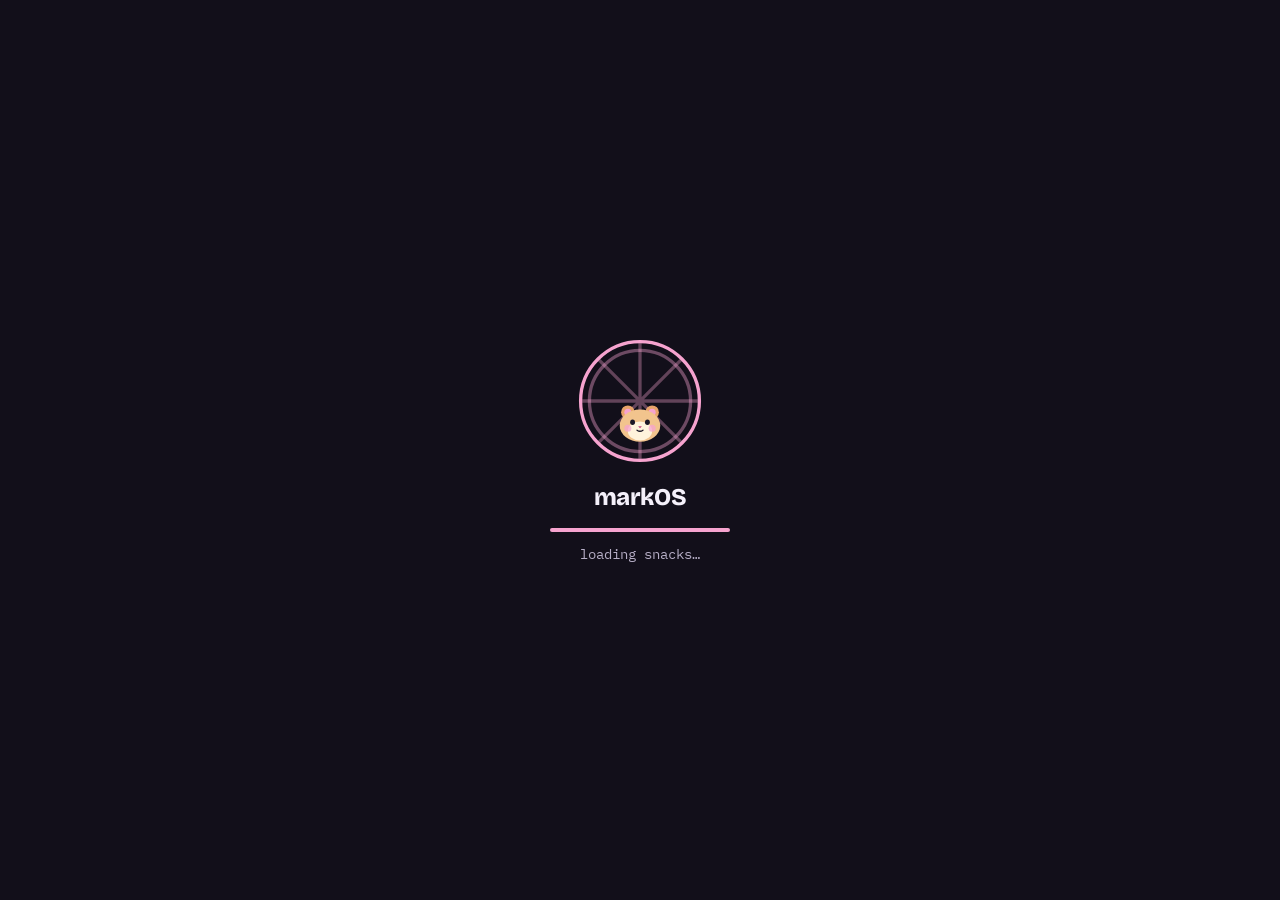
==== commit 6dd123bb: "#38 Feat: add an analog clock widget to the desktop Widgets sit left of the icons and hide on phones" ====
--- a/index.html
+++ b/index.html
@@ -334,6 +334,21 @@
       </div>
     </section>
 
+    <aside class="widgets" aria-label="Widgets">
+      <div class="wgt wgt--clock" role="img" aria-label="Analog clock">
+        <svg viewBox="0 0 100 100" aria-hidden="true">
+          <circle class="wgt__face" cx="50" cy="50" r="48"/>
+          <circle class="wgt__ticks" cx="50" cy="50" r="43.5" stroke-width="2.4" stroke-dasharray="0.55 4.0053" stroke-dashoffset="0.275"/>
+          <circle class="wgt__ticks" cx="50" cy="50" r="43.5" stroke-width="4" stroke-dasharray="1.3 21.477" stroke-dashoffset="0.65"/>
+          <g class="wgt__num"><text x="50" y="22">12</text><text x="80" y="53.5">3</text><text x="50" y="85">6</text><text x="20" y="53.5">9</text></g>
+          <line data-hand="h" class="wgt__hand" x1="50" y1="50" x2="50" y2="29" stroke-width="3.2"/>
+          <line data-hand="m" class="wgt__hand" x1="50" y1="50" x2="50" y2="17" stroke-width="2.4"/>
+          <line data-hand="s" class="wgt__hand wgt__hand--s" x1="50" y1="58" x2="50" y2="14" stroke-width="1.1"/>
+          <circle class="wgt__pin" cx="50" cy="50" r="2.4"/>
+        </svg>
+      </div>
+    </aside>
+
     <aside class="note" aria-label="Sticky note">
       <p>todo:</p>
       <ul>
--- a/css/markos.css
+++ b/css/markos.css
@@ -430,7 +430,34 @@
 .ico--music .icon { color: #1ed760; width: 46px; height: 46px; margin: 3px; } /* the logo's fill follows color */
 .icons span { padding: 0 6px; border-radius: 4px; background: color-mix(in srgb, var(--win) 55%, transparent); }
 
-.note, .icons, .apps, .taskbar { display: none; }
+/* Desktop widgets: frosted-glass squares (146px) beside the icons. The window colour at 58% over a heavy blur, like the menubar. */
+.wgt {
+  --w-ink: var(--text);
+  --w-mut: var(--text-muted);
+  position: relative;
+  isolation: isolate;
+  overflow: hidden;
+  display: flex;
+  flex-direction: column;
+  padding: 14px;
+  border: 1px solid var(--edge);
+  border-radius: 22px;
+  background: color-mix(in srgb, var(--win) 58%, transparent);
+  backdrop-filter: blur(30px) saturate(1.8);
+  box-shadow: 0 1px 2px rgb(40 24 70 / 0.06), 0 12px 28px -12px rgb(40 24 70 / 0.35);
+  color: var(--w-ink);
+}
+
+.wgt--clock { padding: 10px; }
+.wgt--clock svg { width: 100%; height: 100%; }
+.wgt__face { fill: var(--win); stroke: var(--edge); stroke-width: 0.6; }
+.wgt__ticks { fill: none; stroke: var(--text); transform: rotate(-90deg); transform-origin: 50px 50px; }
+.wgt__num text { fill: var(--text); font: 600 9px var(--font-ui); text-anchor: middle; }
+.wgt__hand { stroke: var(--text); stroke-linecap: round; }
+.wgt__hand--s { stroke: var(--accent); }
+.wgt__pin { fill: var(--accent); }
+
+.note, .icons, .apps, .taskbar, .widgets { display: none; }
 
 /* ---------- About ---------- */
 
@@ -652,6 +679,16 @@
 
   html.js .win { z-index: 1; } /* windows sit above the note until focus raises one further */
   html.js .note { display: block; position: absolute; left: 7vw; bottom: 8vh; z-index: 0; }
+  html.js .widgets {
+    display: grid;
+    grid-template-columns: repeat(2, 146px);
+    grid-auto-rows: 146px;
+    gap: 14px;
+    position: absolute;
+    top: 20px;
+    right: 126px; /* clear of the icon column */
+    z-index: 0;
+  }
   html.js .icons {
     display: flex;
     flex-direction: column;
@@ -722,6 +759,11 @@
   html.js .hello__actions { margin-top: 16px; }
 }
 
+/* The widget column needs 486px of desktop height and a free right side. */
+@media (min-width: 721px) and (max-width: 1100px), (min-width: 721px) and (max-height: 580px) {
+  html.js .widgets { display: none; }
+}
+
 /* ---------- narrow screens: single column (with or without JS) ---------- */
 
 @media (max-width: 720px) {
@@ -803,7 +845,7 @@
 
   /* opened apps take the whole screen under the status bar */
   html.js .win:not(#hello):not(.is-open), html.js .win.is-minimized:not(#hello) { display: none; }
-  html.js .win.is-open:not(#hello) {
+  html.js .win.is-open:not(#hello):not(.is-minimized) {
     position: fixed;
     inset: var(--bar-h) 0 0 0;
     z-index: 900;
